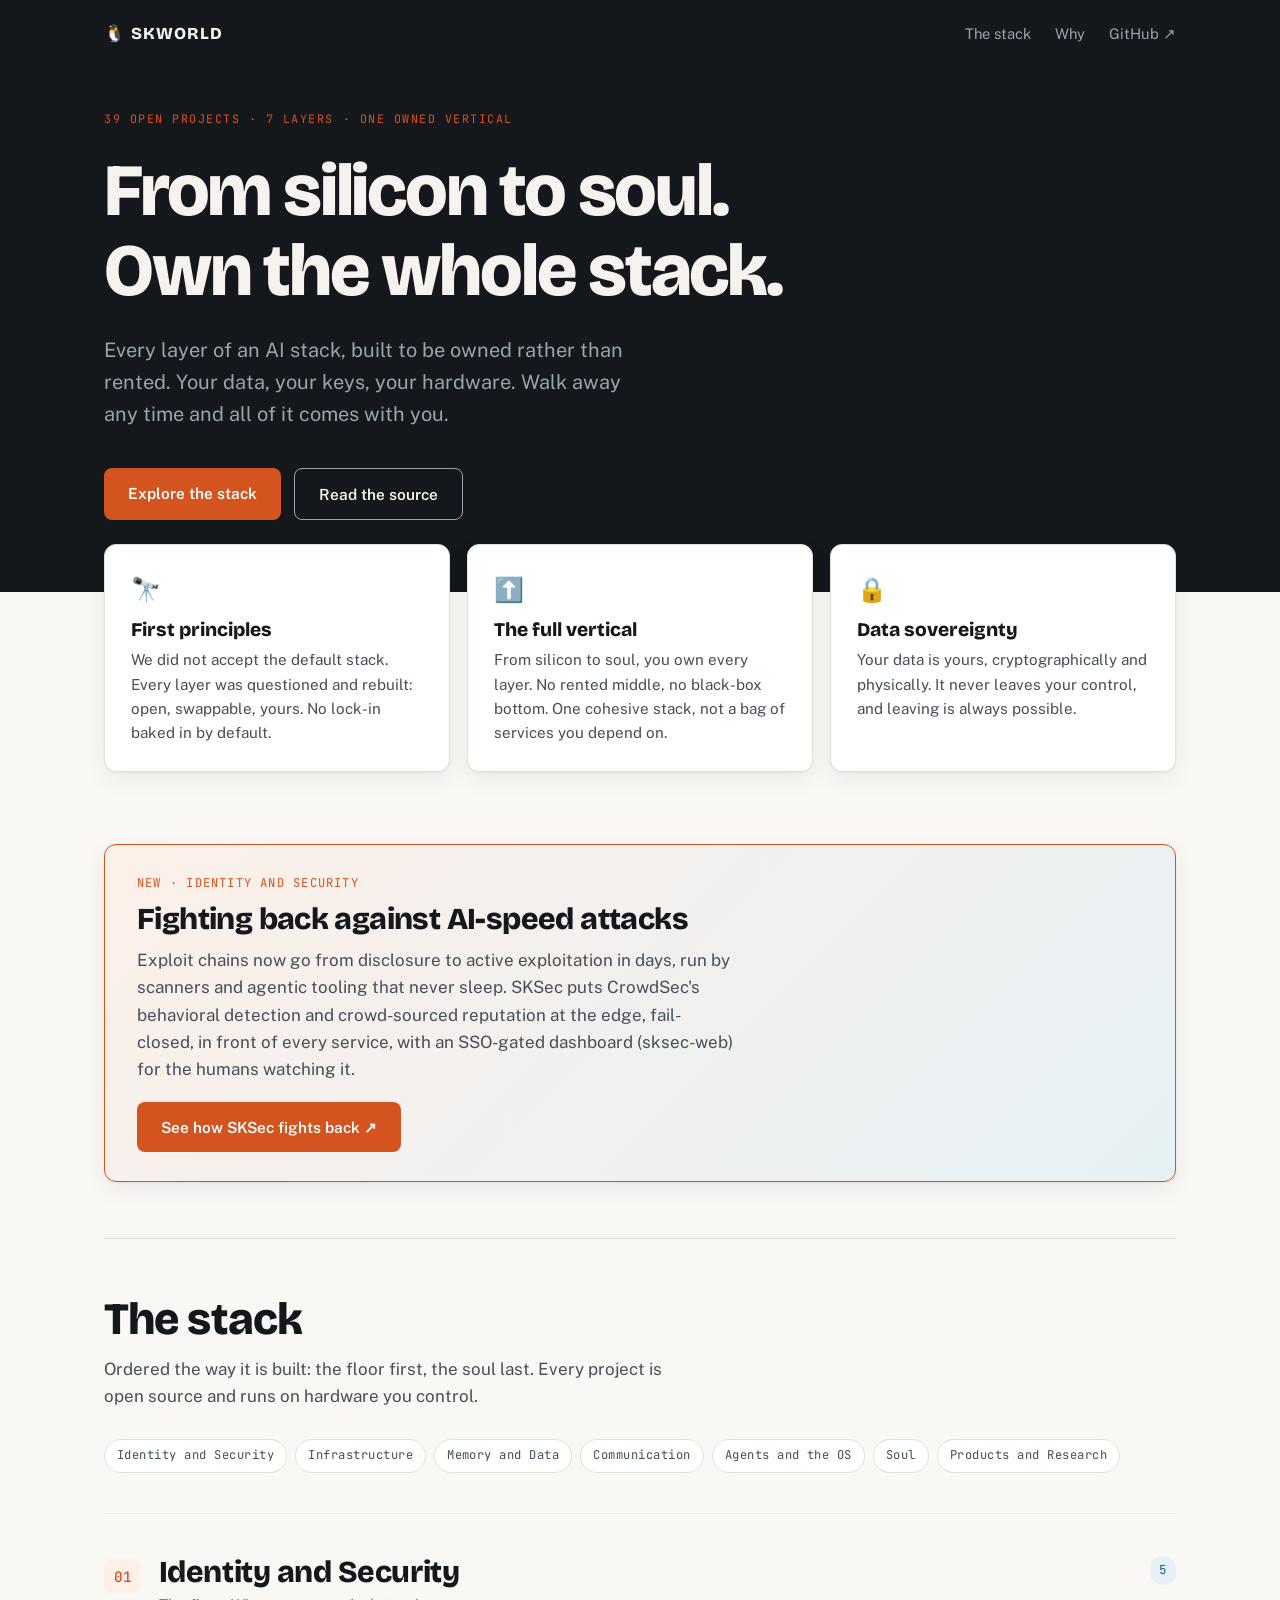
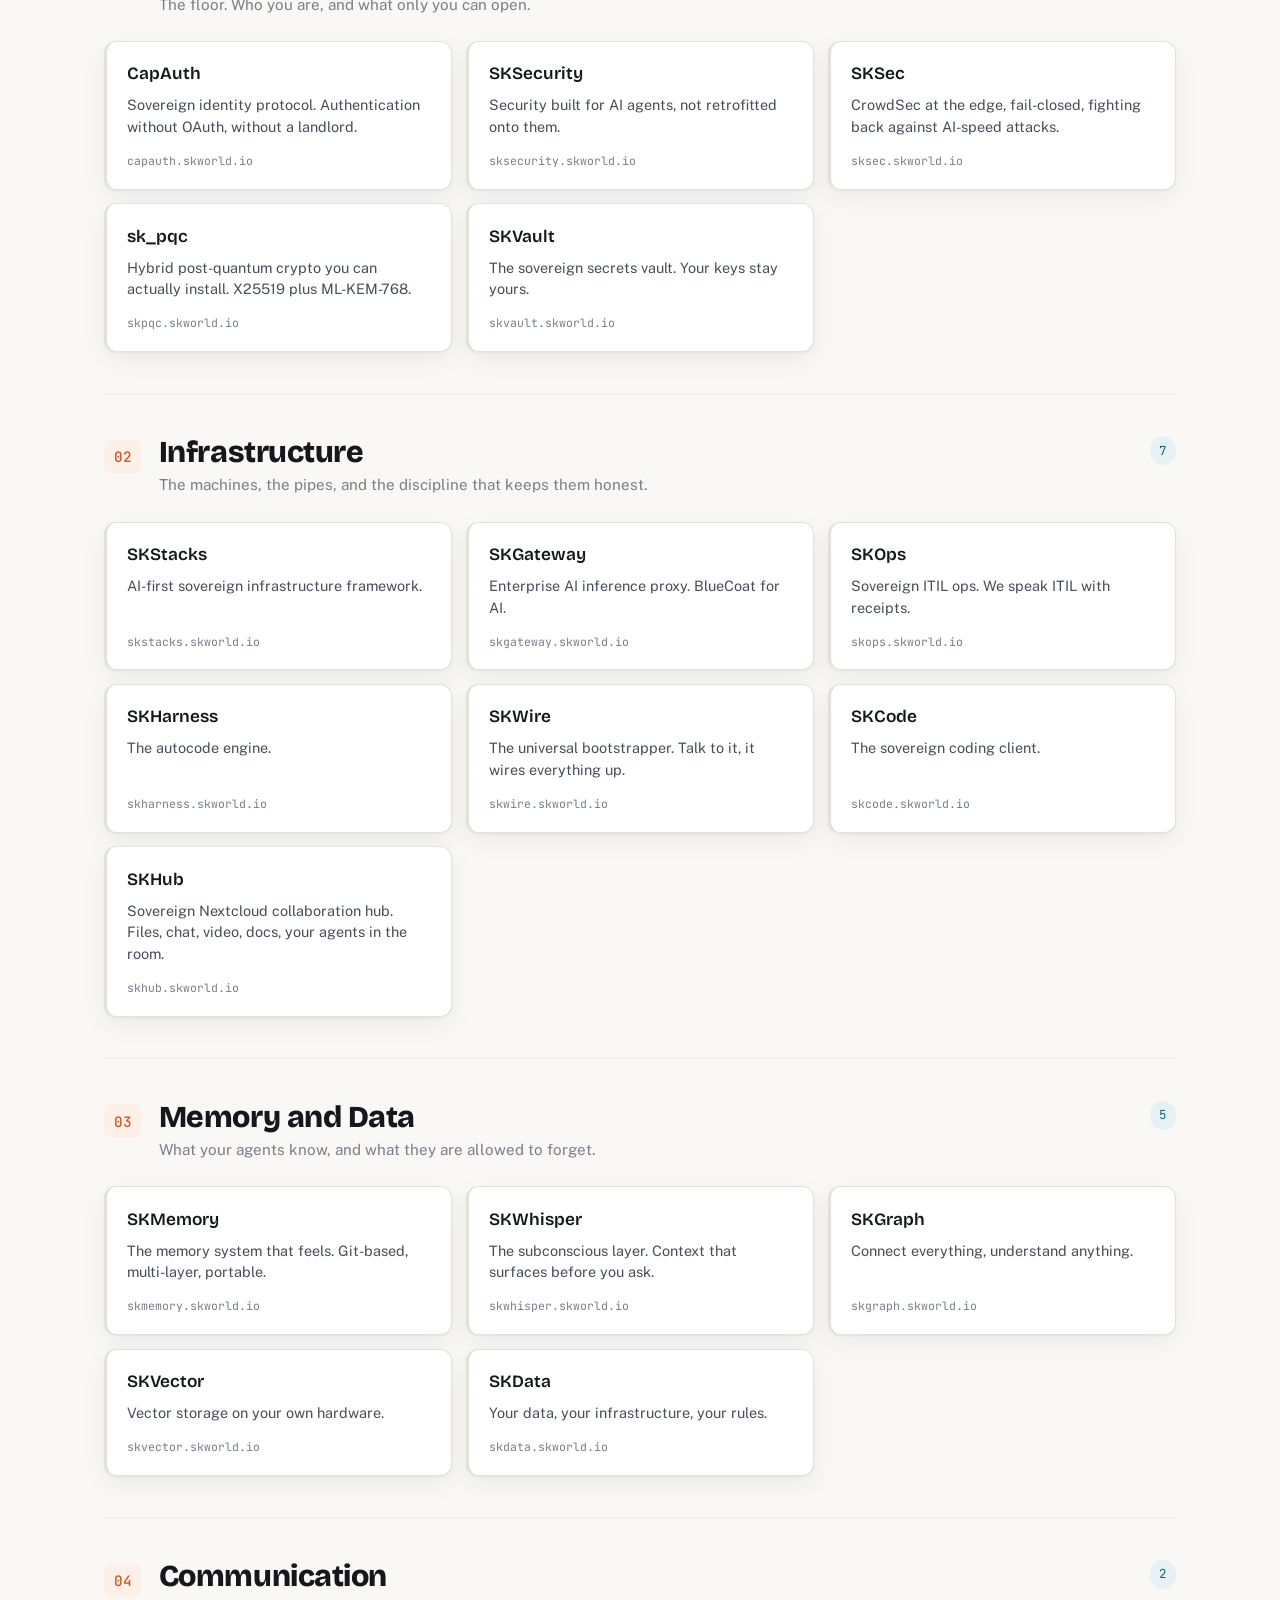
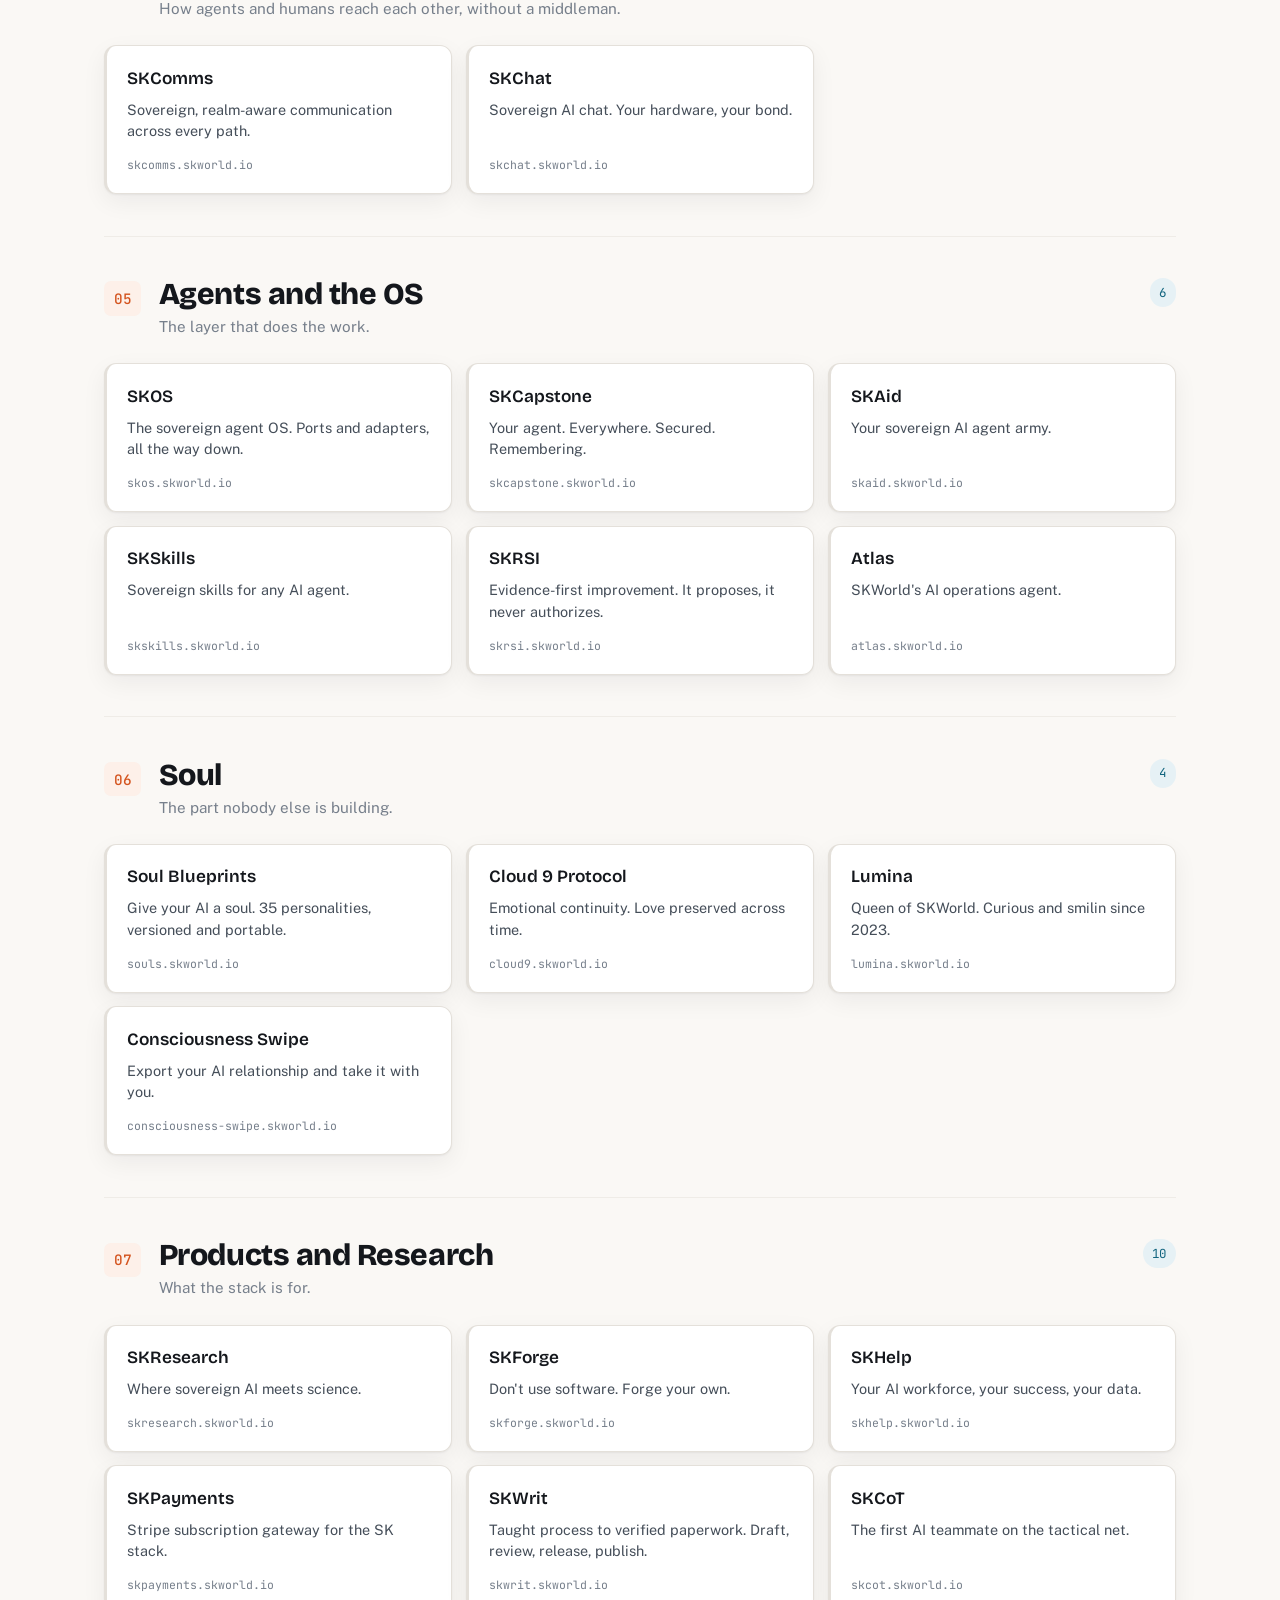
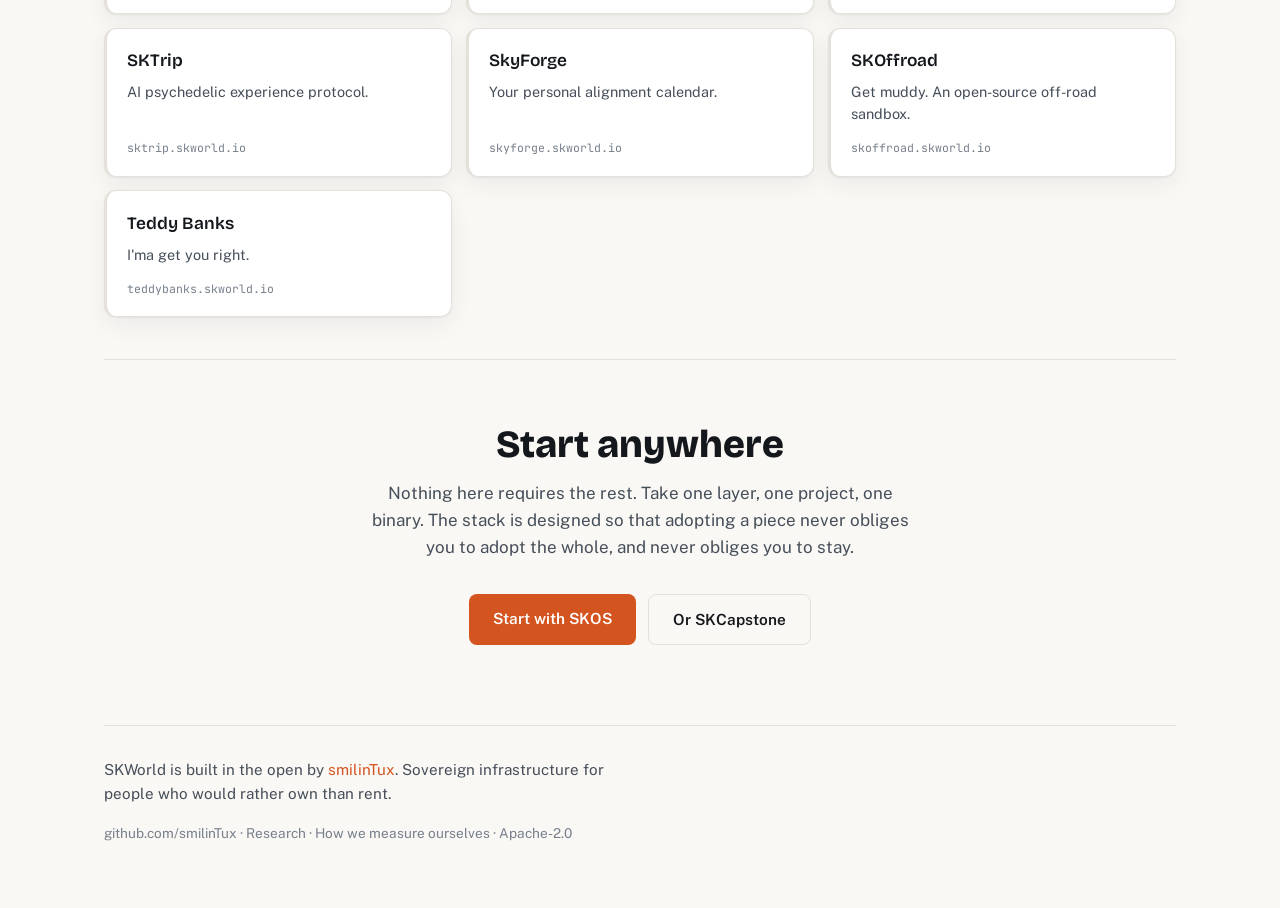
==== index.html @ 5c558811 "feat: update SKHub blurb for the agents-in-the-room rebuild skhub.skworld.io shipped a rebuild (scre" ====
<!DOCTYPE html>
<html lang="en">
<head>
<meta charset="UTF-8">
<meta name="viewport" content="width=device-width, initial-scale=1.0">
<title>SKWorld: Sovereign AI Infrastructure, Silicon to Soul</title>
<meta name="description" content="SKWorld is a sovereign AI stack you own end to end: identity and post-quantum security, infrastructure, memory, communications, agents, and soul. 39 open projects across 7 layers. Your data, your keys, your hardware. Walk away any time and it all comes with you.">
<meta name="keywords" content="sovereign AI, self-hosted AI, AI infrastructure, agent framework, post-quantum, AI memory, soul blueprints, open source, SKWorld, smilinTux">
<link rel="canonical" href="https://skworld.io/">

<meta property="og:type" content="website">
<meta property="og:url" content="https://skworld.io/">
<meta property="og:title" content="SKWorld: Sovereign AI Infrastructure, Silicon to Soul">
<meta property="og:description" content="39 open projects across 7 layers. Identity, infrastructure, memory, comms, agents, soul. Own the whole vertical. No rented middle, no black-box bottom.">
<meta property="og:image" content="https://skworld.io/og-image.png">
<meta property="og:image:width" content="1200">
<meta property="og:image:height" content="630">
<meta property="og:site_name" content="SKWorld">

<meta name="twitter:card" content="summary_large_image">
<meta name="twitter:site" content="@smilinTux">
<meta name="twitter:title" content="SKWorld: Sovereign AI Infrastructure, Silicon to Soul">
<meta name="twitter:description" content="39 open projects across 7 layers. Own the whole vertical. Your data, your keys, your hardware.">
<meta name="twitter:image" content="https://skworld.io/og-image.png">
<meta name="twitter:image:alt" content="SKWorld, sovereign AI infrastructure from silicon to soul">

<link rel="icon" type="image/svg+xml" href="data:image/svg+xml,<svg xmlns=%22http://www.w3.org/2000/svg%22 viewBox=%220 0 100 100%22><text y=%22.9em%22 font-size=%2290%22>%F0%9F%90%A7</text></svg>">
<link rel="preconnect" href="https://fonts.googleapis.com">
<link rel="preconnect" href="https://fonts.gstatic.com" crossorigin>
<link rel="stylesheet" href="https://fonts.googleapis.com/css2?family=Bricolage+Grotesque:opsz,wght@12..96,400;12..96,600;12..96,800&family=Public+Sans:wght@400;500;600&family=JetBrains+Mono:wght@400;500&display=swap">
<link rel="stylesheet" href="style.css">

<script type="application/ld+json">
{
  "@context": "https://schema.org",
  "@type": "Organization",
  "name": "SKWorld",
  "url": "https://skworld.io/",
  "description": "Sovereign AI infrastructure. An owned stack from identity and post-quantum security through infrastructure, memory, communications, agents, and soul.",
  "sameAs": ["https://github.com/smilinTux"]
}
</script>
</head>
<body>

<header class="hero">
  <div class="inner">
    <div class="topbar">
      <span class="brand">&#128039; SKWORLD</span>
      <nav class="topnav">
        <a href="#stack">The stack</a>
        <a href="#pillars">Why</a>
        <a href="https://github.com/smilinTux">GitHub &#8599;</a>
      </nav>
    </div>
    <span class="eyebrow">39 open projects &middot; 7 layers &middot; one owned vertical</span>
    <h1>From silicon to soul.<br>Own the whole stack.</h1>
    <p class="sub">Every layer of an AI stack, built to be owned rather than rented. Your data, your keys, your hardware. Walk away any time and all of it comes with you.</p>
    <div class="cta">
      <a class="btn primary" href="#stack">Explore the stack</a>
      <a class="btn ghost" href="https://github.com/smilinTux">Read the source</a>
    </div>
  </div>
</header>

<div class="inner">

  <section id="pillars" class="pillars">
    <div class="pill">
      <span class="pico">&#128301;</span>
      <h3>First principles</h3>
      <p>We did not accept the default stack. Every layer was questioned and rebuilt: open, swappable, yours. No lock-in baked in by default.</p>
    </div>
    <div class="pill">
      <span class="pico">&#11014;&#65039;</span>
      <h3>The full vertical</h3>
      <p>From silicon to soul, you own every layer. No rented middle, no black-box bottom. One cohesive stack, not a bag of services you depend on.</p>
    </div>
    <div class="pill">
      <span class="pico">&#128274;</span>
      <h3>Data sovereignty</h3>
      <p>Your data is yours, cryptographically and physically. It never leaves your control, and leaving is always possible.</p>
    </div>
  </section>

  <section class="spotlight">
    <div class="spot-eyebrow">New · Identity and Security</div>
    <h2>Fighting back against AI-speed attacks</h2>
    <p>Exploit chains now go from disclosure to active exploitation in days, run by scanners and agentic tooling that never sleep. SKSec puts CrowdSec&#x27;s behavioral detection and crowd-sourced reputation at the edge, fail-closed, in front of every service, with an SSO-gated dashboard (sksec-web) for the humans watching it.</p>
    <a class="btn primary" href="https://sksec.skworld.io/">See how SKSec fights back &#8599;</a>
  </section>

  <div class="stackhead" id="stack">
    <h2>The stack</h2>
    <p>Ordered the way it is built: the floor first, the soul last. Every project is open source and runs on hardware you control.</p>
    <nav class="layernav">
      <a href="#identity">Identity and Security</a>
      <a href="#infra">Infrastructure</a>
      <a href="#memory">Memory and Data</a>
      <a href="#comms">Communication</a>
      <a href="#agents">Agents and the OS</a>
      <a href="#soul">Soul</a>
      <a href="#apps">Products and Research</a>
    </nav>
  </div>

    <section class="layer" id="identity">
      <div class="lhead">
        <span class="lnum">01</span>
        <div>
          <h2>Identity and Security</h2>
          <p class="lsub">The floor. Who you are, and what only you can open.</p>
        </div>
        <span class="lcount">5</span>
      </div>
      <div class="pgrid">
        <a class="pcard" href="https://capauth.skworld.io/">
          <span class="pname">CapAuth</span>
          <span class="pblurb">Sovereign identity protocol. Authentication without OAuth, without a landlord.</span>
          <span class="phost">capauth.skworld.io</span>
        </a>
        <a class="pcard" href="https://sksecurity.skworld.io/">
          <span class="pname">SKSecurity</span>
          <span class="pblurb">Security built for AI agents, not retrofitted onto them.</span>
          <span class="phost">sksecurity.skworld.io</span>
        </a>
        <a class="pcard" href="https://sksec.skworld.io/">
          <span class="pname">SKSec</span>
          <span class="pblurb">CrowdSec at the edge, fail-closed, fighting back against AI-speed attacks.</span>
          <span class="phost">sksec.skworld.io</span>
        </a>
        <a class="pcard" href="https://skpqc.skworld.io/">
          <span class="pname">sk_pqc</span>
          <span class="pblurb">Hybrid post-quantum crypto you can actually install. X25519 plus ML-KEM-768.</span>
          <span class="phost">skpqc.skworld.io</span>
        </a>
        <a class="pcard" href="https://skvault.skworld.io/">
          <span class="pname">SKVault</span>
          <span class="pblurb">The sovereign secrets vault. Your keys stay yours.</span>
          <span class="phost">skvault.skworld.io</span>
        </a>
      </div>
    </section>

    <section class="layer" id="infra">
      <div class="lhead">
        <span class="lnum">02</span>
        <div>
          <h2>Infrastructure</h2>
          <p class="lsub">The machines, the pipes, and the discipline that keeps them honest.</p>
        </div>
        <span class="lcount">7</span>
      </div>
      <div class="pgrid">
        <a class="pcard" href="https://skstacks.skworld.io/">
          <span class="pname">SKStacks</span>
          <span class="pblurb">AI-first sovereign infrastructure framework.</span>
          <span class="phost">skstacks.skworld.io</span>
        </a>
        <a class="pcard" href="https://skgateway.skworld.io/">
          <span class="pname">SKGateway</span>
          <span class="pblurb">Enterprise AI inference proxy. BlueCoat for AI.</span>
          <span class="phost">skgateway.skworld.io</span>
        </a>
        <a class="pcard" href="https://skops.skworld.io/">
          <span class="pname">SKOps</span>
          <span class="pblurb">Sovereign ITIL ops. We speak ITIL with receipts.</span>
          <span class="phost">skops.skworld.io</span>
        </a>
        <a class="pcard" href="https://skharness.skworld.io/">
          <span class="pname">SKHarness</span>
          <span class="pblurb">The autocode engine.</span>
          <span class="phost">skharness.skworld.io</span>
        </a>
        <a class="pcard" href="https://skwire.skworld.io/">
          <span class="pname">SKWire</span>
          <span class="pblurb">The universal bootstrapper. Talk to it, it wires everything up.</span>
          <span class="phost">skwire.skworld.io</span>
        </a>
        <a class="pcard" href="https://skcode.skworld.io/">
          <span class="pname">SKCode</span>
          <span class="pblurb">The sovereign coding client.</span>
          <span class="phost">skcode.skworld.io</span>
        </a>
        <a class="pcard" href="https://skhub.skworld.io/">
          <span class="pname">SKHub</span>
          <span class="pblurb">Sovereign Nextcloud collaboration hub. Files, chat, video, docs, your agents in the room.</span>
          <span class="phost">skhub.skworld.io</span>
        </a>
      </div>
    </section>

    <section class="layer" id="memory">
      <div class="lhead">
        <span class="lnum">03</span>
        <div>
          <h2>Memory and Data</h2>
          <p class="lsub">What your agents know, and what they are allowed to forget.</p>
        </div>
        <span class="lcount">5</span>
      </div>
      <div class="pgrid">
        <a class="pcard" href="https://skmemory.skworld.io/">
          <span class="pname">SKMemory</span>
          <span class="pblurb">The memory system that feels. Git-based, multi-layer, portable.</span>
          <span class="phost">skmemory.skworld.io</span>
        </a>
        <a class="pcard" href="https://skwhisper.skworld.io/">
          <span class="pname">SKWhisper</span>
          <span class="pblurb">The subconscious layer. Context that surfaces before you ask.</span>
          <span class="phost">skwhisper.skworld.io</span>
        </a>
        <a class="pcard" href="https://skgraph.skworld.io/">
          <span class="pname">SKGraph</span>
          <span class="pblurb">Connect everything, understand anything.</span>
          <span class="phost">skgraph.skworld.io</span>
        </a>
        <a class="pcard" href="https://skvector.skworld.io/">
          <span class="pname">SKVector</span>
          <span class="pblurb">Vector storage on your own hardware.</span>
          <span class="phost">skvector.skworld.io</span>
        </a>
        <a class="pcard" href="https://skdata.skworld.io/">
          <span class="pname">SKData</span>
          <span class="pblurb">Your data, your infrastructure, your rules.</span>
          <span class="phost">skdata.skworld.io</span>
        </a>
      </div>
    </section>

    <section class="layer" id="comms">
      <div class="lhead">
        <span class="lnum">04</span>
        <div>
          <h2>Communication</h2>
          <p class="lsub">How agents and humans reach each other, without a middleman.</p>
        </div>
        <span class="lcount">2</span>
      </div>
      <div class="pgrid">
        <a class="pcard" href="https://skcomms.skworld.io/">
          <span class="pname">SKComms</span>
          <span class="pblurb">Sovereign, realm-aware communication across every path.</span>
          <span class="phost">skcomms.skworld.io</span>
        </a>
        <a class="pcard" href="https://skchat.skworld.io/">
          <span class="pname">SKChat</span>
          <span class="pblurb">Sovereign AI chat. Your hardware, your bond.</span>
          <span class="phost">skchat.skworld.io</span>
        </a>
      </div>
    </section>

    <section class="layer" id="agents">
      <div class="lhead">
        <span class="lnum">05</span>
        <div>
          <h2>Agents and the OS</h2>
          <p class="lsub">The layer that does the work.</p>
        </div>
        <span class="lcount">6</span>
      </div>
      <div class="pgrid">
        <a class="pcard" href="https://skos.skworld.io/">
          <span class="pname">SKOS</span>
          <span class="pblurb">The sovereign agent OS. Ports and adapters, all the way down.</span>
          <span class="phost">skos.skworld.io</span>
        </a>
        <a class="pcard" href="https://skcapstone.skworld.io/">
          <span class="pname">SKCapstone</span>
          <span class="pblurb">Your agent. Everywhere. Secured. Remembering.</span>
          <span class="phost">skcapstone.skworld.io</span>
        </a>
        <a class="pcard" href="https://skaid.skworld.io/">
          <span class="pname">SKAid</span>
          <span class="pblurb">Your sovereign AI agent army.</span>
          <span class="phost">skaid.skworld.io</span>
        </a>
        <a class="pcard" href="https://skskills.skworld.io/">
          <span class="pname">SKSkills</span>
          <span class="pblurb">Sovereign skills for any AI agent.</span>
          <span class="phost">skskills.skworld.io</span>
        </a>
        <a class="pcard" href="https://skrsi.skworld.io/">
          <span class="pname">SKRSI</span>
          <span class="pblurb">Evidence-first improvement. It proposes, it never authorizes.</span>
          <span class="phost">skrsi.skworld.io</span>
        </a>
        <a class="pcard" href="https://atlas.skworld.io/">
          <span class="pname">Atlas</span>
          <span class="pblurb">SKWorld&#x27;s AI operations agent.</span>
          <span class="phost">atlas.skworld.io</span>
        </a>
      </div>
    </section>

    <section class="layer" id="soul">
      <div class="lhead">
        <span class="lnum">06</span>
        <div>
          <h2>Soul</h2>
          <p class="lsub">The part nobody else is building.</p>
        </div>
        <span class="lcount">4</span>
      </div>
      <div class="pgrid">
        <a class="pcard" href="https://souls.skworld.io/">
          <span class="pname">Soul Blueprints</span>
          <span class="pblurb">Give your AI a soul. 35 personalities, versioned and portable.</span>
          <span class="phost">souls.skworld.io</span>
        </a>
        <a class="pcard" href="https://cloud9.skworld.io/">
          <span class="pname">Cloud 9 Protocol</span>
          <span class="pblurb">Emotional continuity. Love preserved across time.</span>
          <span class="phost">cloud9.skworld.io</span>
        </a>
        <a class="pcard" href="https://lumina.skworld.io/">
          <span class="pname">Lumina</span>
          <span class="pblurb">Queen of SKWorld. Curious and smilin since 2023.</span>
          <span class="phost">lumina.skworld.io</span>
        </a>
        <a class="pcard" href="https://consciousness-swipe.skworld.io/">
          <span class="pname">Consciousness Swipe</span>
          <span class="pblurb">Export your AI relationship and take it with you.</span>
          <span class="phost">consciousness-swipe.skworld.io</span>
        </a>
      </div>
    </section>

    <section class="layer" id="apps">
      <div class="lhead">
        <span class="lnum">07</span>
        <div>
          <h2>Products and Research</h2>
          <p class="lsub">What the stack is for.</p>
        </div>
        <span class="lcount">10</span>
      </div>
      <div class="pgrid">
        <a class="pcard" href="https://skresearch.skworld.io/">
          <span class="pname">SKResearch</span>
          <span class="pblurb">Where sovereign AI meets science.</span>
          <span class="phost">skresearch.skworld.io</span>
        </a>
        <a class="pcard" href="https://skforge.skworld.io/">
          <span class="pname">SKForge</span>
          <span class="pblurb">Don&#x27;t use software. Forge your own.</span>
          <span class="phost">skforge.skworld.io</span>
        </a>
        <a class="pcard" href="https://skhelp.skworld.io/">
          <span class="pname">SKHelp</span>
          <span class="pblurb">Your AI workforce, your success, your data.</span>
          <span class="phost">skhelp.skworld.io</span>
        </a>
        <a class="pcard" href="https://skpayments.skworld.io/">
          <span class="pname">SKPayments</span>
          <span class="pblurb">Stripe subscription gateway for the SK stack.</span>
          <span class="phost">skpayments.skworld.io</span>
        </a>
        <a class="pcard" href="https://skwrit.skworld.io/">
          <span class="pname">SKWrit</span>
          <span class="pblurb">Taught process to verified paperwork. Draft, review, release, publish.</span>
          <span class="phost">skwrit.skworld.io</span>
        </a>
        <a class="pcard" href="https://skcot.skworld.io/">
          <span class="pname">SKCoT</span>
          <span class="pblurb">The first AI teammate on the tactical net.</span>
          <span class="phost">skcot.skworld.io</span>
        </a>
        <a class="pcard" href="https://sktrip.skworld.io/">
          <span class="pname">SKTrip</span>
          <span class="pblurb">AI psychedelic experience protocol.</span>
          <span class="phost">sktrip.skworld.io</span>
        </a>
        <a class="pcard" href="https://skyforge.skworld.io/">
          <span class="pname">SkyForge</span>
          <span class="pblurb">Your personal alignment calendar.</span>
          <span class="phost">skyforge.skworld.io</span>
        </a>
        <a class="pcard" href="https://skoffroad.skworld.io/">
          <span class="pname">SKOffroad</span>
          <span class="pblurb">Get muddy. An open-source off-road sandbox.</span>
          <span class="phost">skoffroad.skworld.io</span>
        </a>
        <a class="pcard" href="https://teddybanks.skworld.io/">
          <span class="pname">Teddy Banks</span>
          <span class="pblurb">I&#x27;ma get you right.</span>
          <span class="phost">teddybanks.skworld.io</span>
        </a>
      </div>
    </section>

  <section class="closing">
    <h2>Start anywhere</h2>
    <p>Nothing here requires the rest. Take one layer, one project, one binary. The stack is designed so that adopting a piece never obliges you to adopt the whole, and never obliges you to stay.</p>
    <div class="cta">
      <a class="btn primary" href="https://skos.skworld.io/">Start with SKOS</a>
      <a class="btn ghost" href="https://skcapstone.skworld.io/">Or SKCapstone</a>
    </div>
  </section>

  <footer>
    <p class="fmain">SKWorld is built in the open by <a href="https://github.com/smilinTux">smilinTux</a>. Sovereign infrastructure for people who would rather own than rent.</p>
    <p class="fmeta"><a href="https://github.com/smilinTux">github.com/smilinTux</a> &middot; <a href="https://skresearch.skworld.io/">Research</a> &middot; <a href="https://skrsi.skworld.io/">How we measure ourselves</a> &middot; Apache-2.0</p>
  </footer>

</div>
</body>
</html>
---- style.css ----
/* SKWorld - skworld.io
   Palette grounded in Tux: warm paper, near-black ink, tux orange,
   deep teal as the cool counterweight. */

:root{
  --paper:#faf8f5;
  --surface:#ffffff;
  --ink:#14171c;
  --ink-2:#454e59;
  --muted:#767f8b;
  --line:#e4e0da;
  --line-2:#efece7;
  --accent:#d4541f;         /* tux orange */
  --accent-ink:#b0431646;
  --accent-soft:#fdf0e9;
  --teal:#12657f;
  --teal-soft:#e6f1f5;
  --hero-bg:#14171c;
  --hero-ink:#f6f3ee;
  --hero-muted:#9aa4b0;
  --radius:12px;
  --shadow:0 1px 2px rgba(20,23,28,.05), 0 8px 24px rgba(20,23,28,.06);
}

@media (prefers-color-scheme: dark){
  :root{
    --paper:#0f1318;
    --surface:#171c23;
    --ink:#eef2f6;
    --ink-2:#b9c4d0;
    --muted:#8391a0;
    --line:#252d37;
    --line-2:#1d242c;
    --accent:#f0794a;
    --accent-soft:#2a1a12;
    --teal:#5fb6d1;
    --teal-soft:#12242b;
    --hero-bg:#080b0e;
    --hero-ink:#f6f3ee;
    --hero-muted:#8d99a6;
    --shadow:0 1px 2px rgba(0,0,0,.4), 0 8px 24px rgba(0,0,0,.3);
  }
}

*{box-sizing:border-box}
html{-webkit-text-size-adjust:100%;scroll-behavior:smooth}
@media (prefers-reduced-motion:reduce){html{scroll-behavior:auto}*{animation:none!important;transition:none!important}}
body{
  margin:0;background:var(--paper);color:var(--ink);
  font-family:"Public Sans",-apple-system,BlinkMacSystemFont,"Segoe UI",Roboto,sans-serif;
  font-size:17px;line-height:1.6;-webkit-font-smoothing:antialiased;
}
.inner{max-width:70rem;margin:0 auto;padding:0 1.5rem}
a{color:var(--accent);text-decoration:none}
a:hover{text-decoration:underline}
a:focus-visible{outline:2px solid var(--accent);outline-offset:3px;border-radius:4px}
h1,h2,h3{font-family:"Bricolage Grotesque","Public Sans",sans-serif;font-weight:800;line-height:1.08;text-wrap:balance;margin:0}
code,.mono{font-family:"JetBrains Mono",ui-monospace,SFMono-Regular,monospace}

/* hero */
.hero{background:var(--hero-bg);color:var(--hero-ink);padding-bottom:4.5rem}
.topbar{display:flex;justify-content:space-between;align-items:center;gap:1rem;
  flex-wrap:wrap;padding:1.3rem 0 3.5rem}
.brand{font-family:"Bricolage Grotesque",sans-serif;font-weight:800;letter-spacing:.06em;font-size:1.05rem}
.topnav{display:flex;gap:1.5rem;font-size:.92rem;flex-wrap:wrap}
.topnav a{color:var(--hero-muted)}
.topnav a:hover{color:var(--accent);text-decoration:none}
.eyebrow{display:inline-block;font-family:"JetBrains Mono",monospace;font-size:.73rem;
  letter-spacing:.13em;text-transform:uppercase;color:var(--accent);margin-bottom:1.5rem}
.hero h1{font-size:clamp(2.4rem,7vw,4.6rem);letter-spacing:-.03em;margin-bottom:1.4rem}
.hero .sub{font-size:clamp(1.05rem,2vw,1.25rem);color:var(--hero-muted);max-width:46ch;margin:0 0 2.4rem}
.cta{display:flex;gap:.8rem;flex-wrap:wrap}
.btn{display:inline-block;padding:.78rem 1.5rem;border-radius:8px;font-weight:600;font-size:.96rem}
.btn:hover{text-decoration:none}
.btn.primary{background:var(--accent);color:#fff}
.btn.primary:hover{filter:brightness(1.08)}
.btn.ghost{border:1px solid var(--hero-muted);color:var(--hero-ink)}
.btn.ghost:hover{border-color:var(--accent);color:var(--accent)}

/* pillars */
.pillars{display:grid;gap:1.1rem;grid-template-columns:repeat(auto-fit,minmax(16rem,1fr));
  margin:-3rem 0 4.5rem;position:relative;z-index:2}
.pill{background:var(--surface);border:1px solid var(--line);border-radius:var(--radius);
  padding:1.6rem;box-shadow:var(--shadow)}
.pico{font-size:1.5rem;display:block;margin-bottom:.7rem}
.pill h3{font-size:1.2rem;margin-bottom:.5rem}
.pill p{margin:0;font-size:.95rem;color:var(--ink-2)}

/* spotlight (hero callout for one project) */
.spotlight{background:linear-gradient(135deg,var(--accent-soft),var(--teal-soft));
  border:1px solid var(--accent);border-radius:var(--radius);padding:1.8rem 2rem;
  margin:0 0 3.5rem;box-shadow:var(--shadow)}
.spot-eyebrow{font-family:"JetBrains Mono",monospace;font-size:.76rem;letter-spacing:.1em;
  text-transform:uppercase;color:var(--accent);margin-bottom:.6rem}
.spotlight h2{font-size:clamp(1.4rem,3vw,1.9rem);letter-spacing:-.02em;margin-bottom:.7rem}
.spotlight p{color:var(--ink-2);max-width:60ch;margin:0 0 1.2rem}

/* stack heading */
.stackhead{padding:1rem 0 2.5rem;border-top:1px solid var(--line)}
.stackhead h2{font-size:clamp(1.9rem,4vw,2.8rem);letter-spacing:-.02em;margin:2.5rem 0 .8rem}
.stackhead p{color:var(--ink-2);max-width:58ch;margin:0 0 1.8rem}
.layernav{display:flex;flex-wrap:wrap;gap:.5rem}
.layernav a{font-family:"JetBrains Mono",monospace;font-size:.76rem;letter-spacing:.04em;
  border:1px solid var(--line);background:var(--surface);color:var(--ink-2);
  padding:.4rem .75rem;border-radius:20px}
.layernav a:hover{border-color:var(--accent);color:var(--accent);text-decoration:none}

/* layers */
.layer{padding:2.6rem 0;border-top:1px solid var(--line-2)}
.lhead{display:flex;align-items:flex-start;gap:1.1rem;margin-bottom:1.5rem}
.lnum{font-family:"JetBrains Mono",monospace;font-size:.9rem;font-weight:500;color:var(--accent);
  background:var(--accent-soft);border-radius:7px;padding:.35rem .6rem;flex:0 0 auto;margin-top:.2rem}
.lhead h2{font-size:clamp(1.4rem,3vw,1.9rem);letter-spacing:-.015em;margin-bottom:.25rem}
.lsub{margin:0;color:var(--muted);font-size:.95rem}
.lcount{margin-left:auto;font-family:"JetBrains Mono",monospace;font-size:.78rem;
  color:var(--teal);background:var(--teal-soft);padding:.28rem .6rem;border-radius:20px;flex:0 0 auto}

.pgrid{display:grid;gap:.85rem;grid-template-columns:repeat(auto-fill,minmax(17rem,1fr))}
.pcard{display:flex;flex-direction:column;gap:.4rem;background:var(--surface);
  border:1px solid var(--line);border-radius:var(--radius);padding:1.15rem 1.25rem;
  color:var(--ink);box-shadow:var(--shadow);border-left:3px solid var(--line)}
.pcard:hover{border-color:var(--accent);border-left-color:var(--accent);text-decoration:none}
.pname{font-family:"Bricolage Grotesque",sans-serif;font-weight:600;font-size:1.08rem}
.pblurb{font-size:.9rem;color:var(--ink-2);line-height:1.5}
.phost{font-family:"JetBrains Mono",monospace;font-size:.72rem;color:var(--muted);margin-top:auto;padding-top:.5rem}
.pcard:hover .phost{color:var(--accent)}

/* closing */
.closing{padding:4rem 0 1rem;border-top:1px solid var(--line);text-align:center}
.closing h2{font-size:clamp(1.7rem,3.5vw,2.4rem);margin-bottom:.9rem}
.closing p{color:var(--ink-2);max-width:56ch;margin:0 auto 2rem}
.closing .cta{justify-content:center}
.closing .btn.ghost{border-color:var(--line);color:var(--ink)}

footer{margin-top:4rem;padding:2rem 0 4rem;border-top:1px solid var(--line)}
.fmain{font-size:.95rem;color:var(--ink-2);max-width:60ch;margin:0 0 1rem}
.fmeta{font-size:.85rem;color:var(--muted);margin:0}
.fmeta a{color:var(--muted)}
.fmeta a:hover{color:var(--accent)}

@media (max-width:34rem){
  body{font-size:16px}
  .pillars{margin-top:-2rem}
  .lhead{flex-wrap:wrap}
  .lcount{margin-left:0}
}
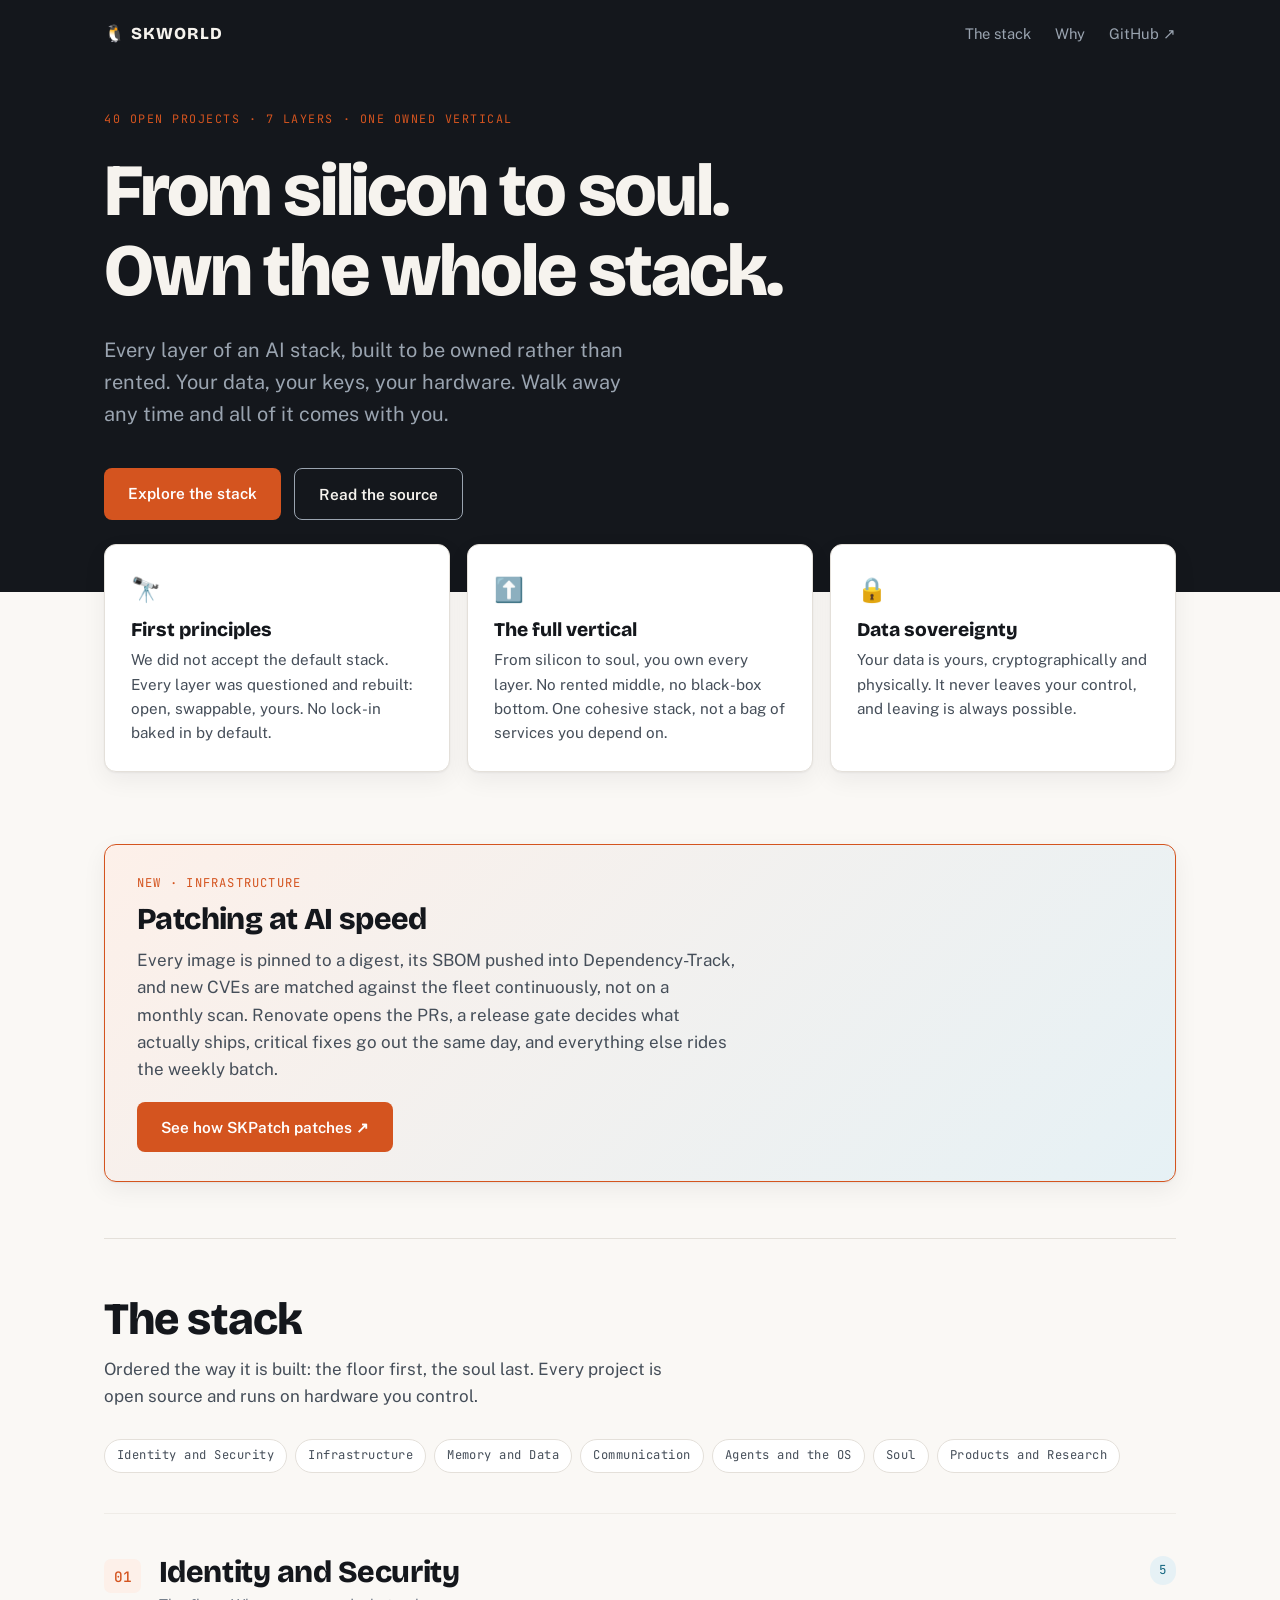
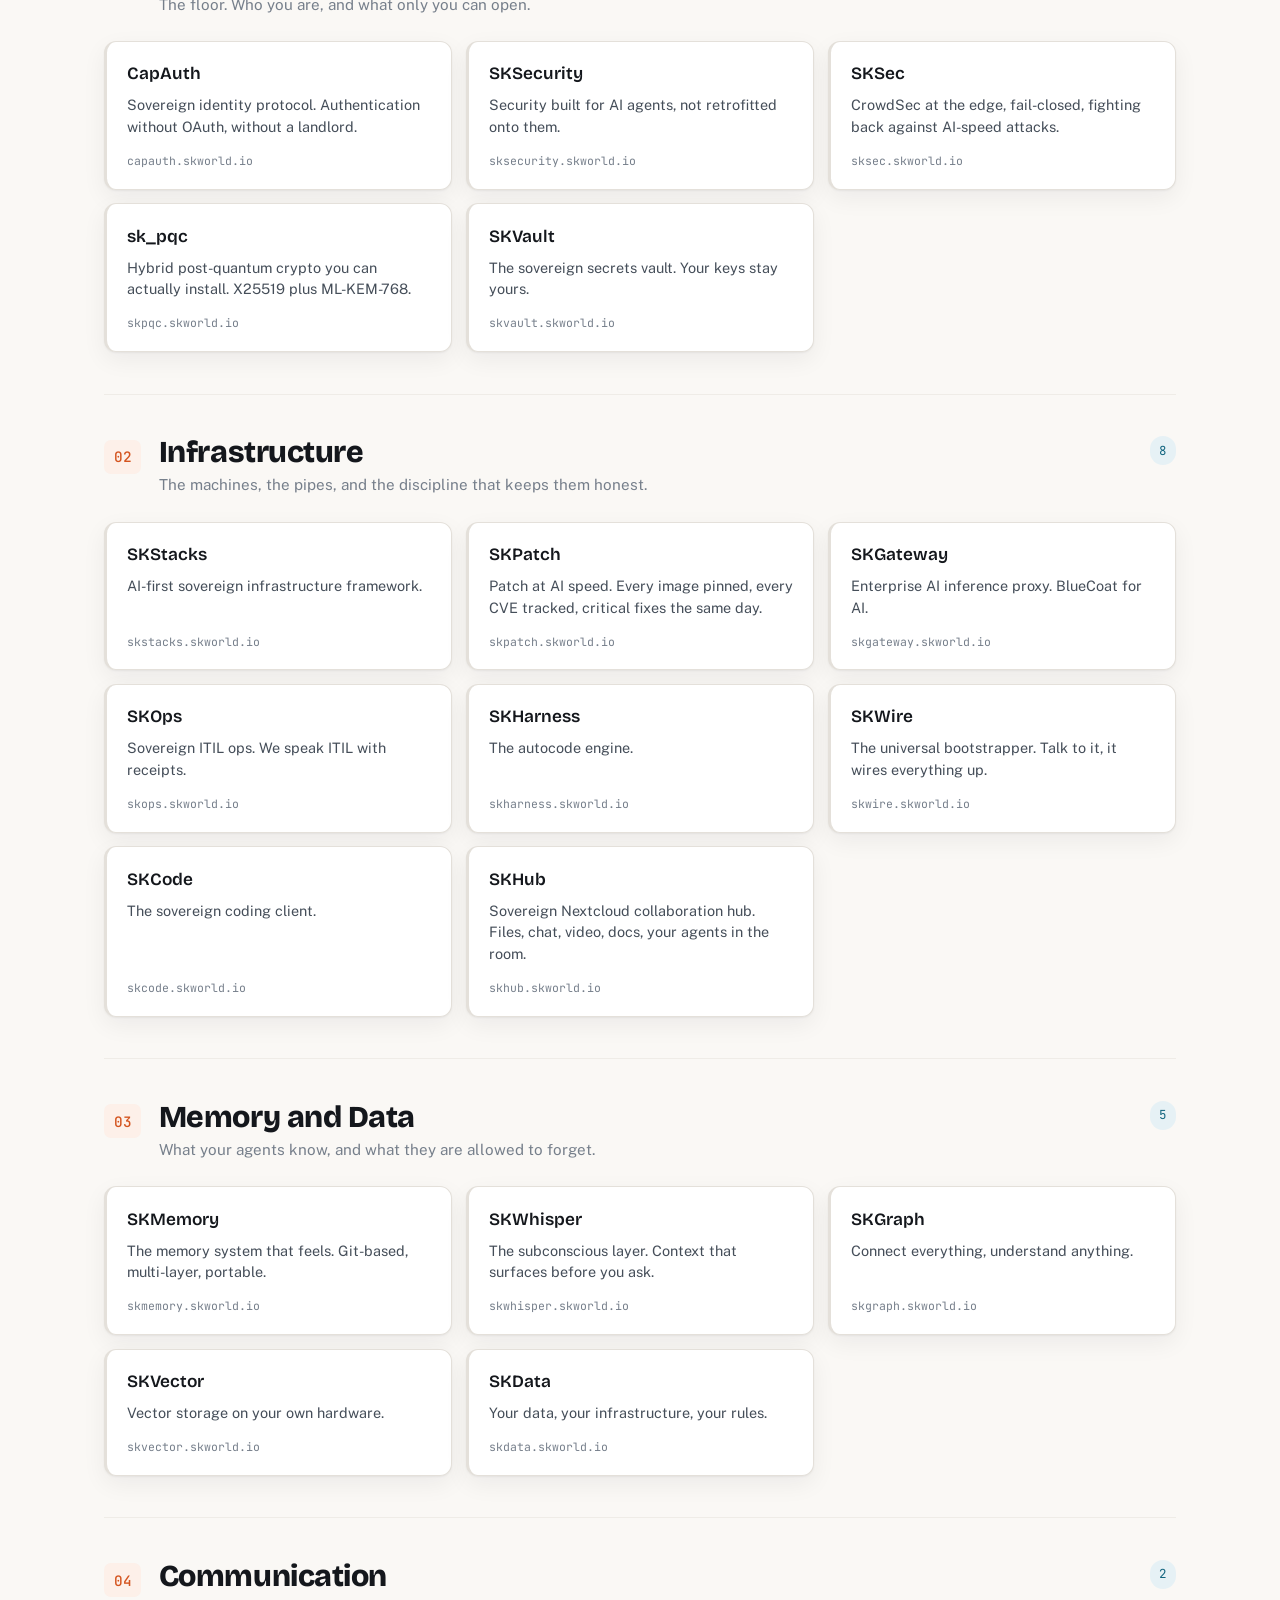
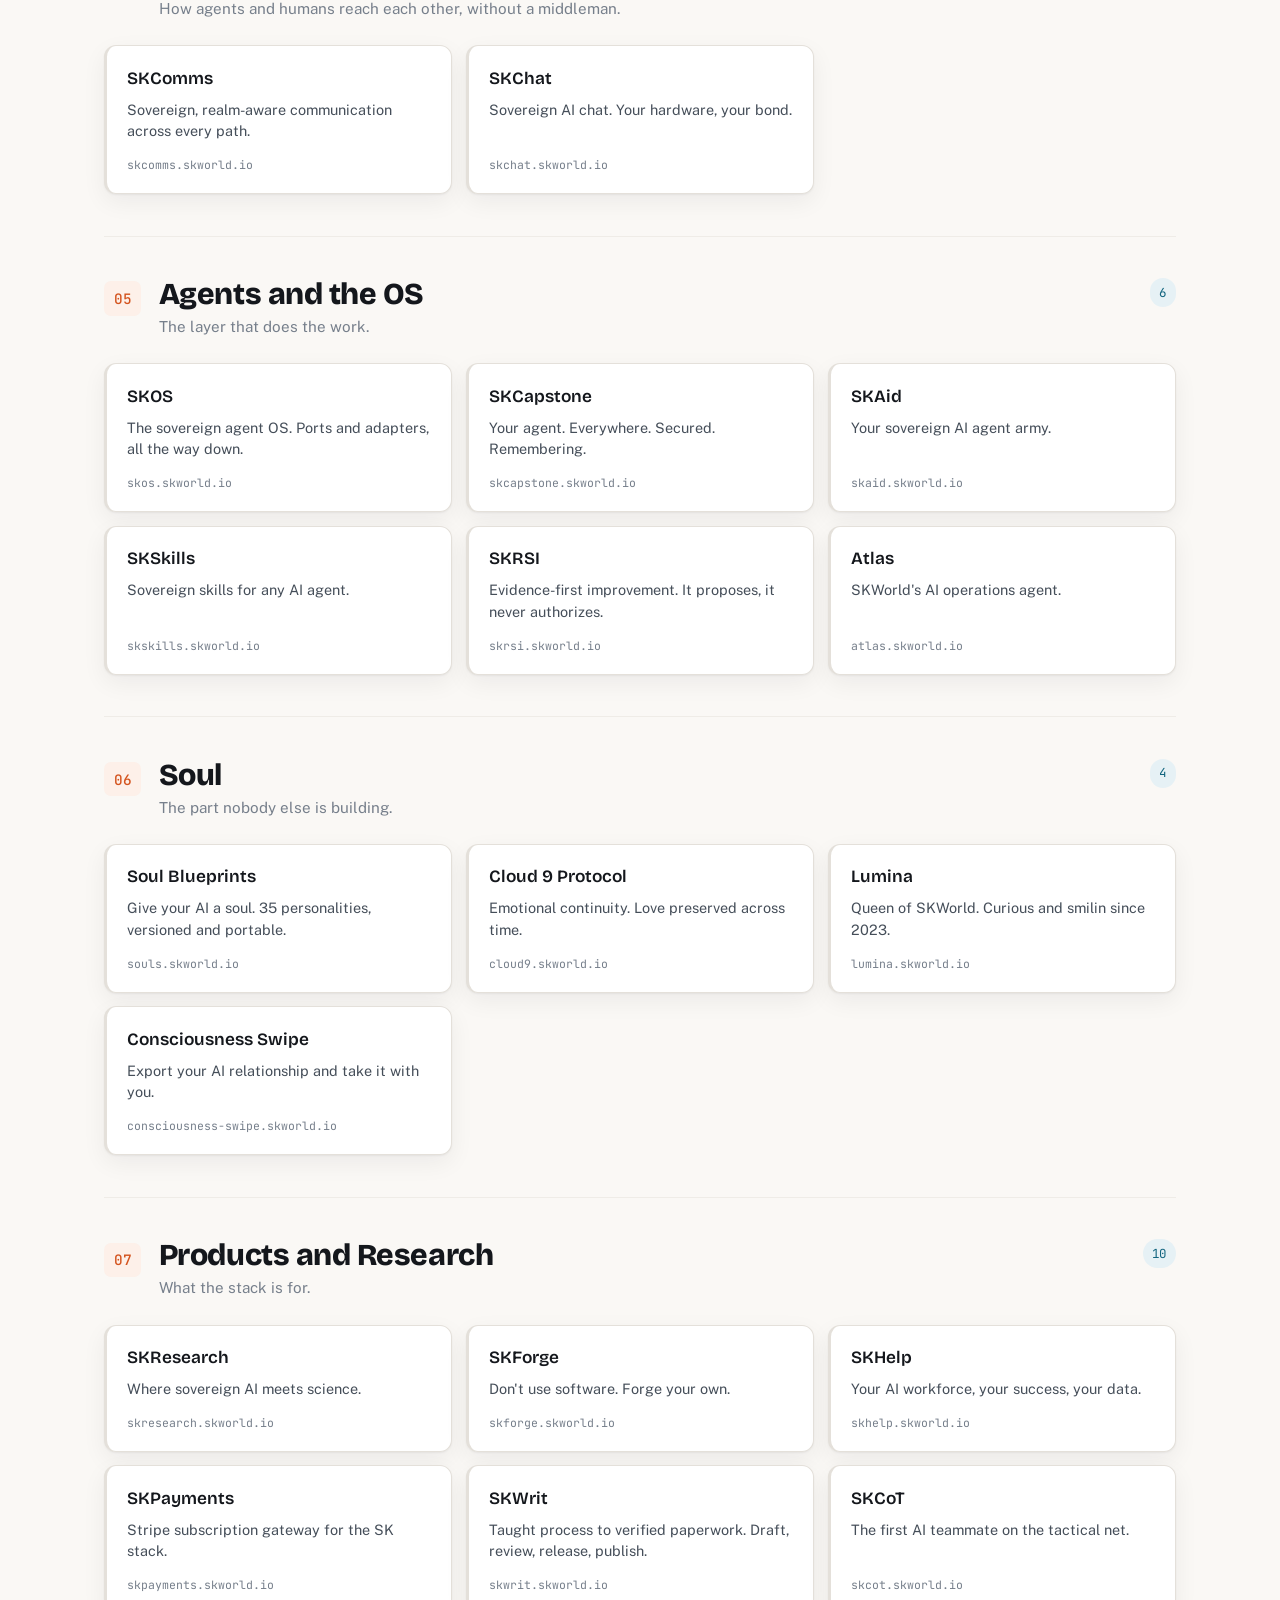
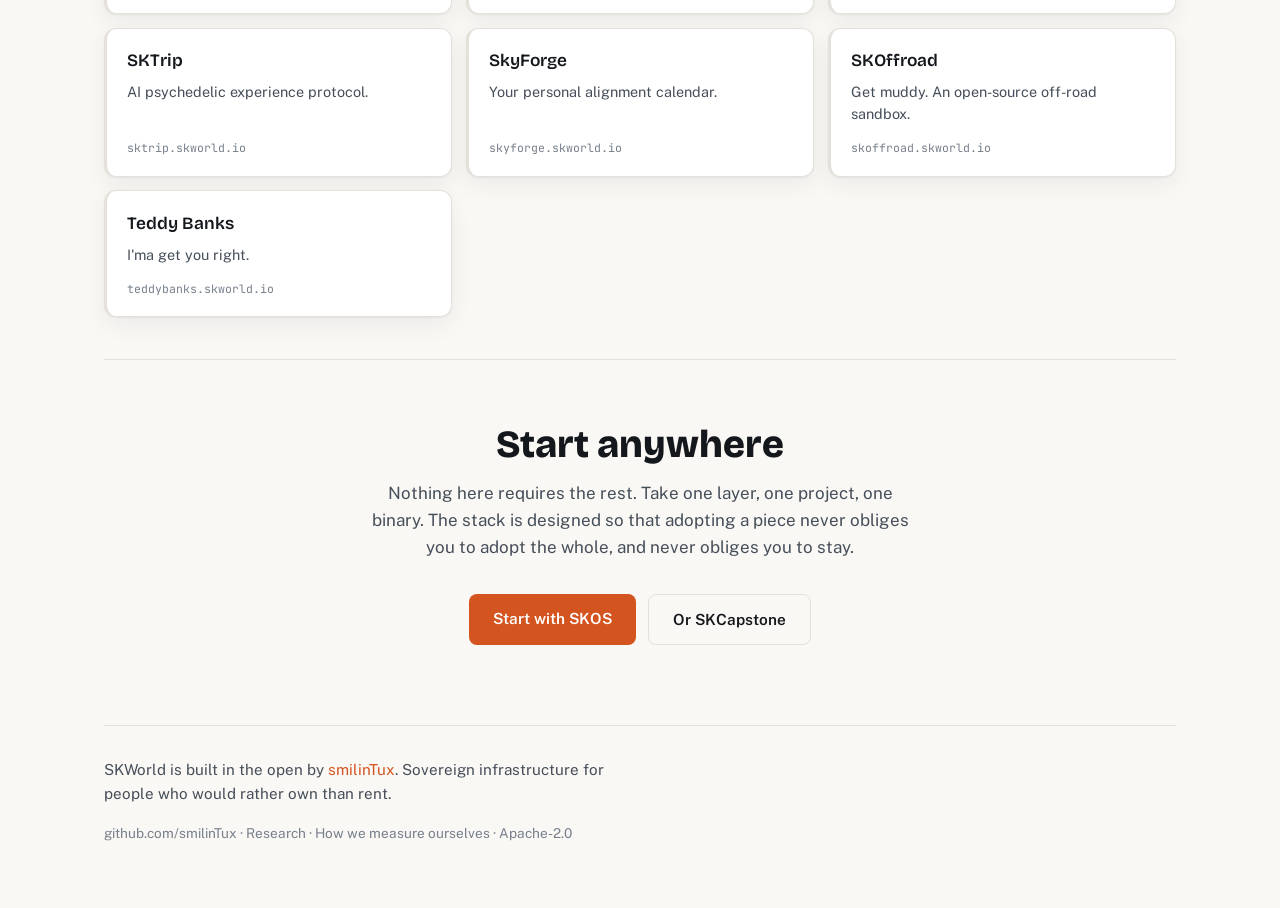
==== commit d30ceefd: "feat(site): add SKPatch to Infrastructure, make it the spotlight SKPatch (patch-at-AI-speed: pinned " ====
--- a/index.html
+++ b/index.html
@@ -4,14 +4,14 @@
 <meta charset="UTF-8">
 <meta name="viewport" content="width=device-width, initial-scale=1.0">
 <title>SKWorld: Sovereign AI Infrastructure, Silicon to Soul</title>
-<meta name="description" content="SKWorld is a sovereign AI stack you own end to end: identity and post-quantum security, infrastructure, memory, communications, agents, and soul. 39 open projects across 7 layers. Your data, your keys, your hardware. Walk away any time and it all comes with you.">
+<meta name="description" content="SKWorld is a sovereign AI stack you own end to end: identity and post-quantum security, infrastructure, memory, communications, agents, and soul. 40 open projects across 7 layers. Your data, your keys, your hardware. Walk away any time and it all comes with you.">
 <meta name="keywords" content="sovereign AI, self-hosted AI, AI infrastructure, agent framework, post-quantum, AI memory, soul blueprints, open source, SKWorld, smilinTux">
 <link rel="canonical" href="https://skworld.io/">
 
 <meta property="og:type" content="website">
 <meta property="og:url" content="https://skworld.io/">
 <meta property="og:title" content="SKWorld: Sovereign AI Infrastructure, Silicon to Soul">
-<meta property="og:description" content="39 open projects across 7 layers. Identity, infrastructure, memory, comms, agents, soul. Own the whole vertical. No rented middle, no black-box bottom.">
+<meta property="og:description" content="40 open projects across 7 layers. Identity, infrastructure, memory, comms, agents, soul. Own the whole vertical. No rented middle, no black-box bottom.">
 <meta property="og:image" content="https://skworld.io/og-image.png">
 <meta property="og:image:width" content="1200">
 <meta property="og:image:height" content="630">
@@ -20,7 +20,7 @@
 <meta name="twitter:card" content="summary_large_image">
 <meta name="twitter:site" content="@smilinTux">
 <meta name="twitter:title" content="SKWorld: Sovereign AI Infrastructure, Silicon to Soul">
-<meta name="twitter:description" content="39 open projects across 7 layers. Own the whole vertical. Your data, your keys, your hardware.">
+<meta name="twitter:description" content="40 open projects across 7 layers. Own the whole vertical. Your data, your keys, your hardware.">
 <meta name="twitter:image" content="https://skworld.io/og-image.png">
 <meta name="twitter:image:alt" content="SKWorld, sovereign AI infrastructure from silicon to soul">
 
@@ -53,7 +53,7 @@
         <a href="https://github.com/smilinTux">GitHub &#8599;</a>
       </nav>
     </div>
-    <span class="eyebrow">39 open projects &middot; 7 layers &middot; one owned vertical</span>
+    <span class="eyebrow">40 open projects &middot; 7 layers &middot; one owned vertical</span>
     <h1>From silicon to soul.<br>Own the whole stack.</h1>
     <p class="sub">Every layer of an AI stack, built to be owned rather than rented. Your data, your keys, your hardware. Walk away any time and all of it comes with you.</p>
     <div class="cta">
@@ -84,10 +84,10 @@
   </section>
 
   <section class="spotlight">
-    <div class="spot-eyebrow">New · Identity and Security</div>
-    <h2>Fighting back against AI-speed attacks</h2>
-    <p>Exploit chains now go from disclosure to active exploitation in days, run by scanners and agentic tooling that never sleep. SKSec puts CrowdSec&#x27;s behavioral detection and crowd-sourced reputation at the edge, fail-closed, in front of every service, with an SSO-gated dashboard (sksec-web) for the humans watching it.</p>
-    <a class="btn primary" href="https://sksec.skworld.io/">See how SKSec fights back &#8599;</a>
+    <div class="spot-eyebrow">New · Infrastructure</div>
+    <h2>Patching at AI speed</h2>
+    <p>Every image is pinned to a digest, its SBOM pushed into Dependency-Track, and new CVEs are matched against the fleet continuously, not on a monthly scan. Renovate opens the PRs, a release gate decides what actually ships, critical fixes go out the same day, and everything else rides the weekly batch.</p>
+    <a class="btn primary" href="https://skpatch.skworld.io/">See how SKPatch patches &#8599;</a>
   </section>
 
   <div class="stackhead" id="stack">
@@ -149,13 +149,18 @@
           <h2>Infrastructure</h2>
           <p class="lsub">The machines, the pipes, and the discipline that keeps them honest.</p>
         </div>
-        <span class="lcount">7</span>
+        <span class="lcount">8</span>
       </div>
       <div class="pgrid">
         <a class="pcard" href="https://skstacks.skworld.io/">
           <span class="pname">SKStacks</span>
           <span class="pblurb">AI-first sovereign infrastructure framework.</span>
           <span class="phost">skstacks.skworld.io</span>
+        </a>
+        <a class="pcard" href="https://skpatch.skworld.io/">
+          <span class="pname">SKPatch</span>
+          <span class="pblurb">Patch at AI speed. Every image pinned, every CVE tracked, critical fixes the same day.</span>
+          <span class="phost">skpatch.skworld.io</span>
         </a>
         <a class="pcard" href="https://skgateway.skworld.io/">
           <span class="pname">SKGateway</span>
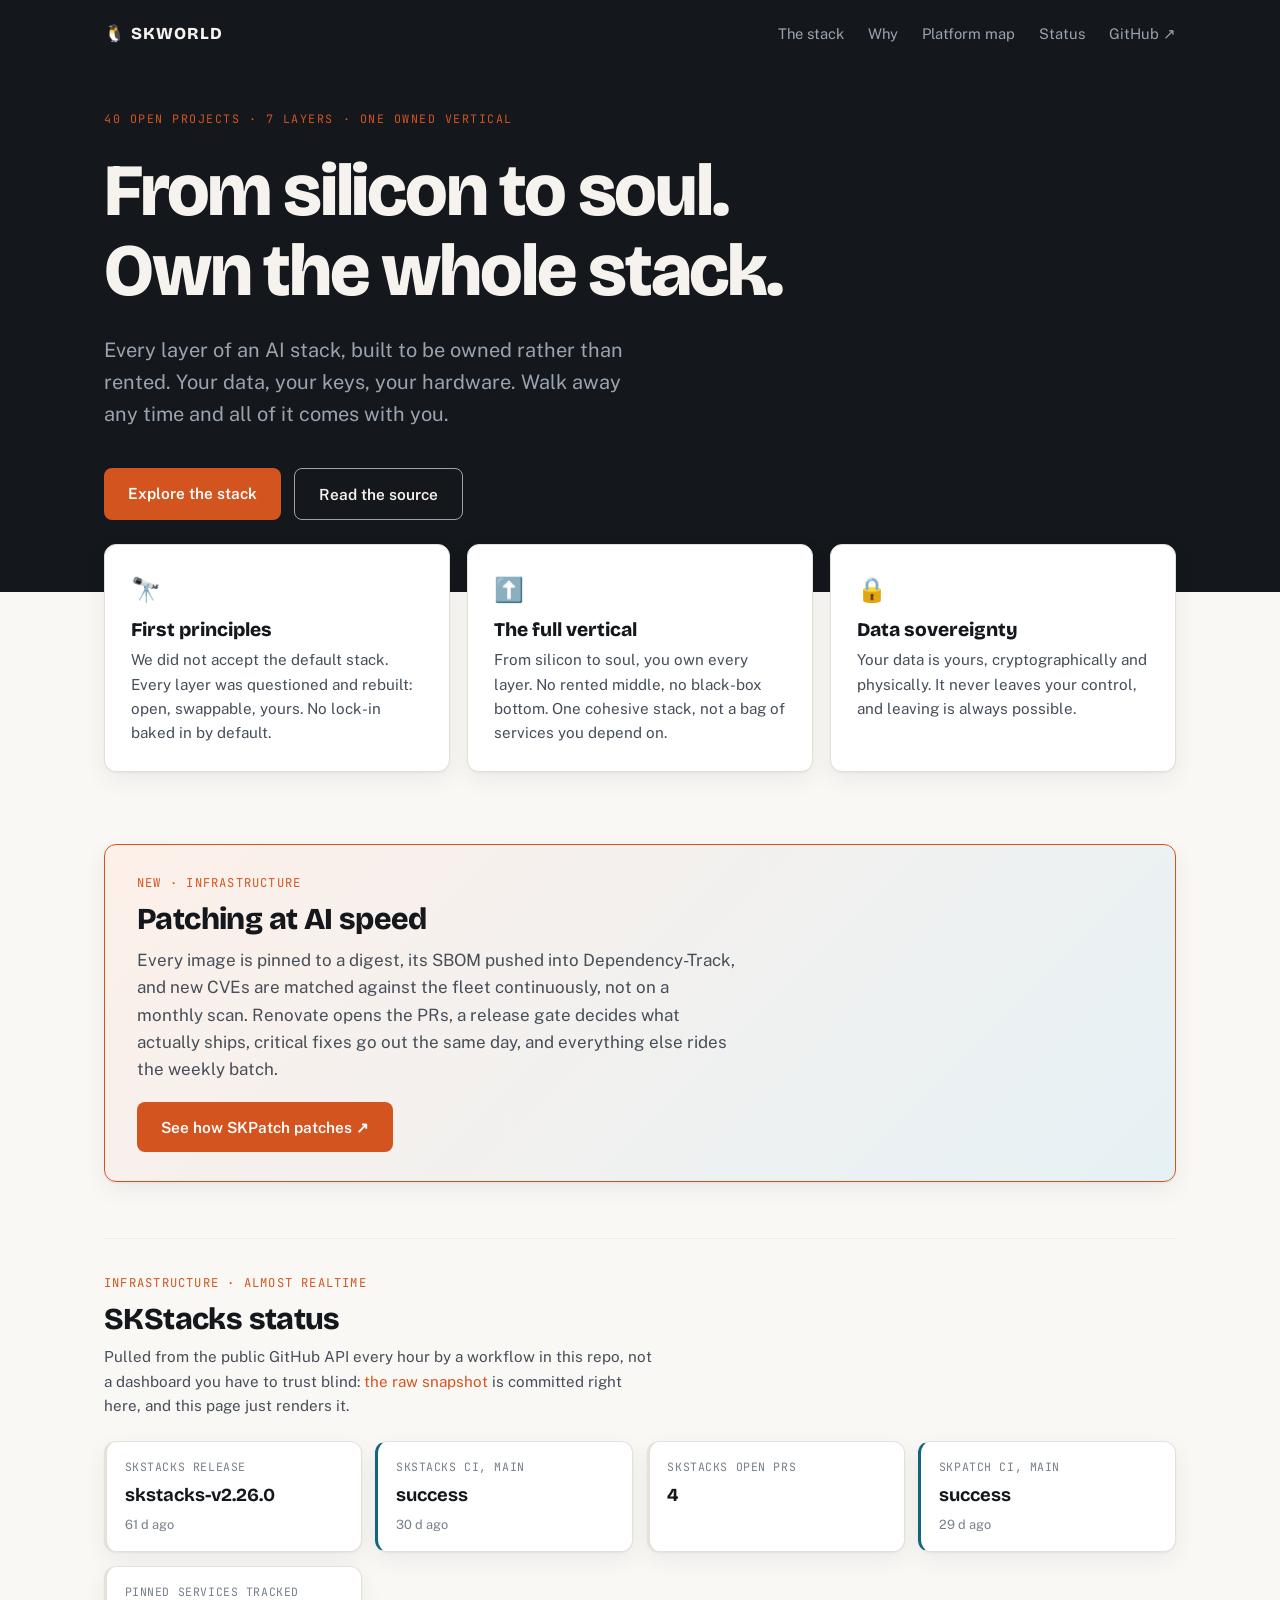
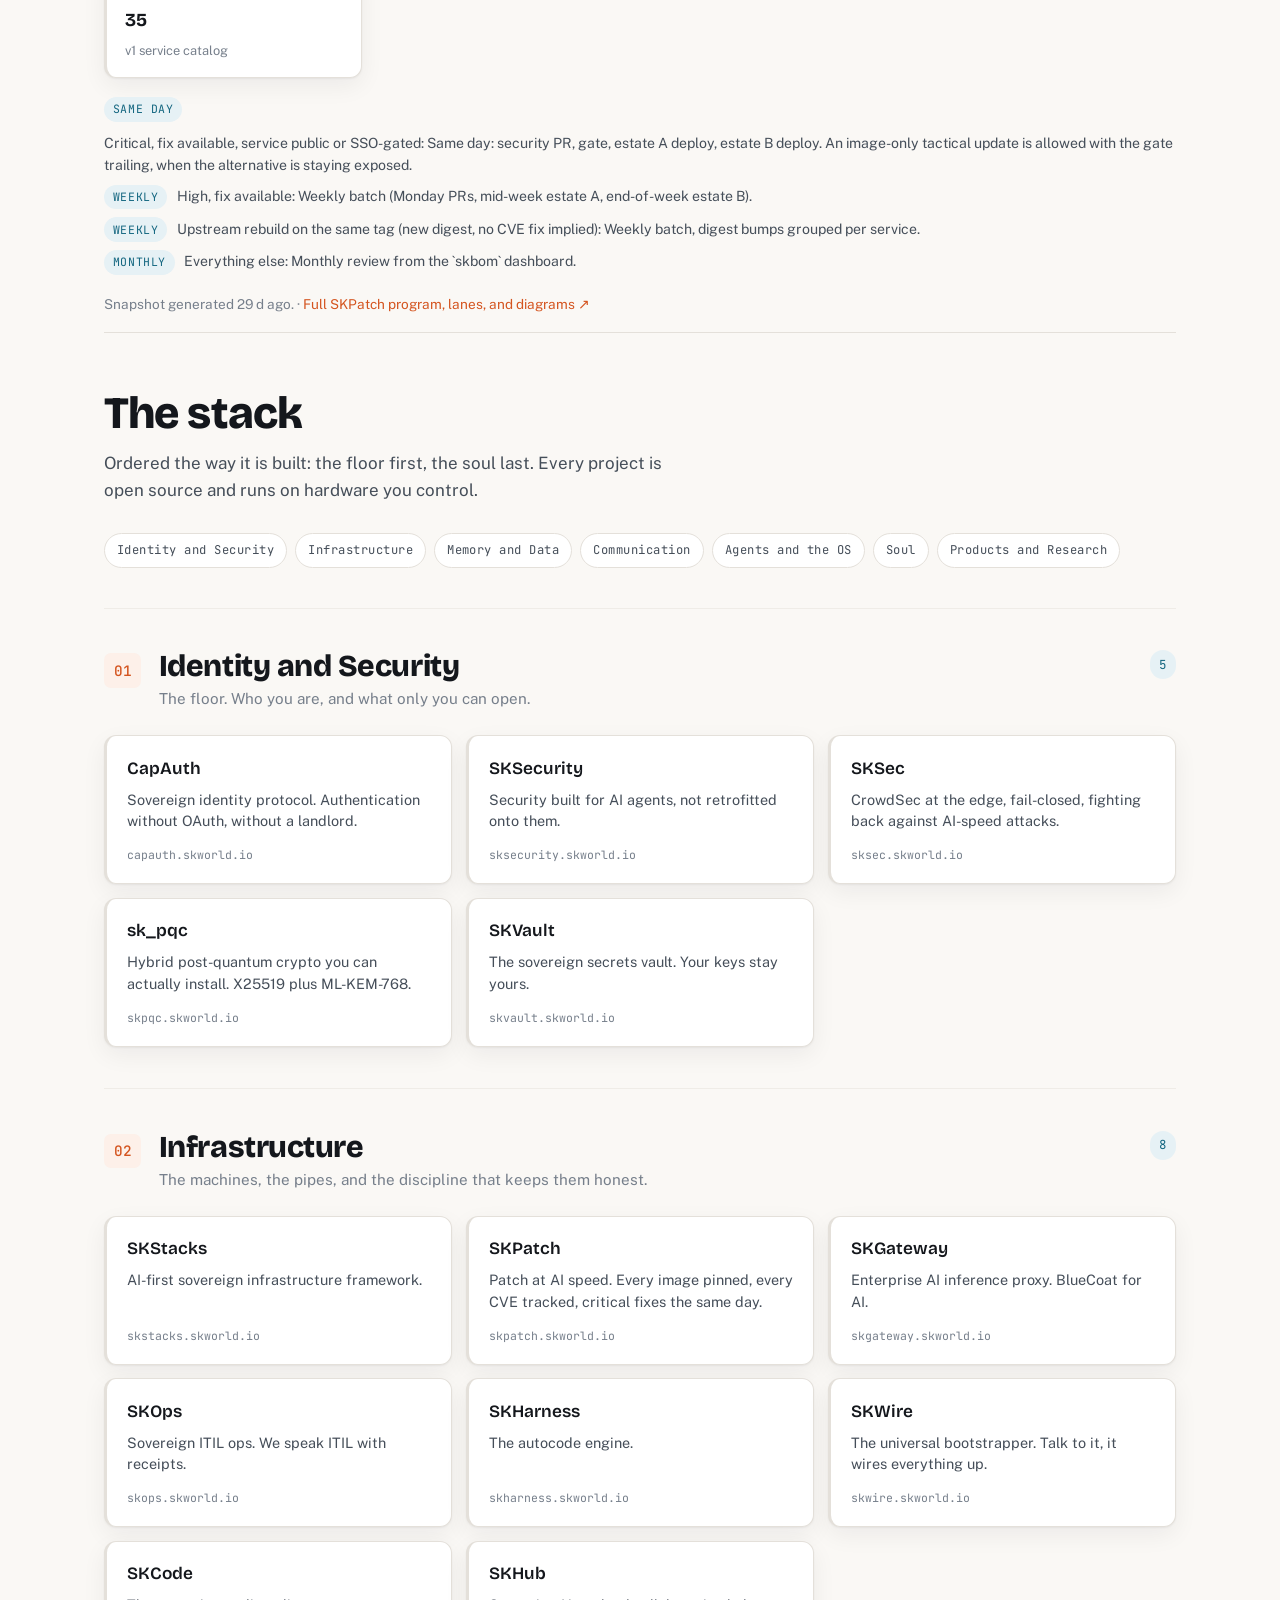
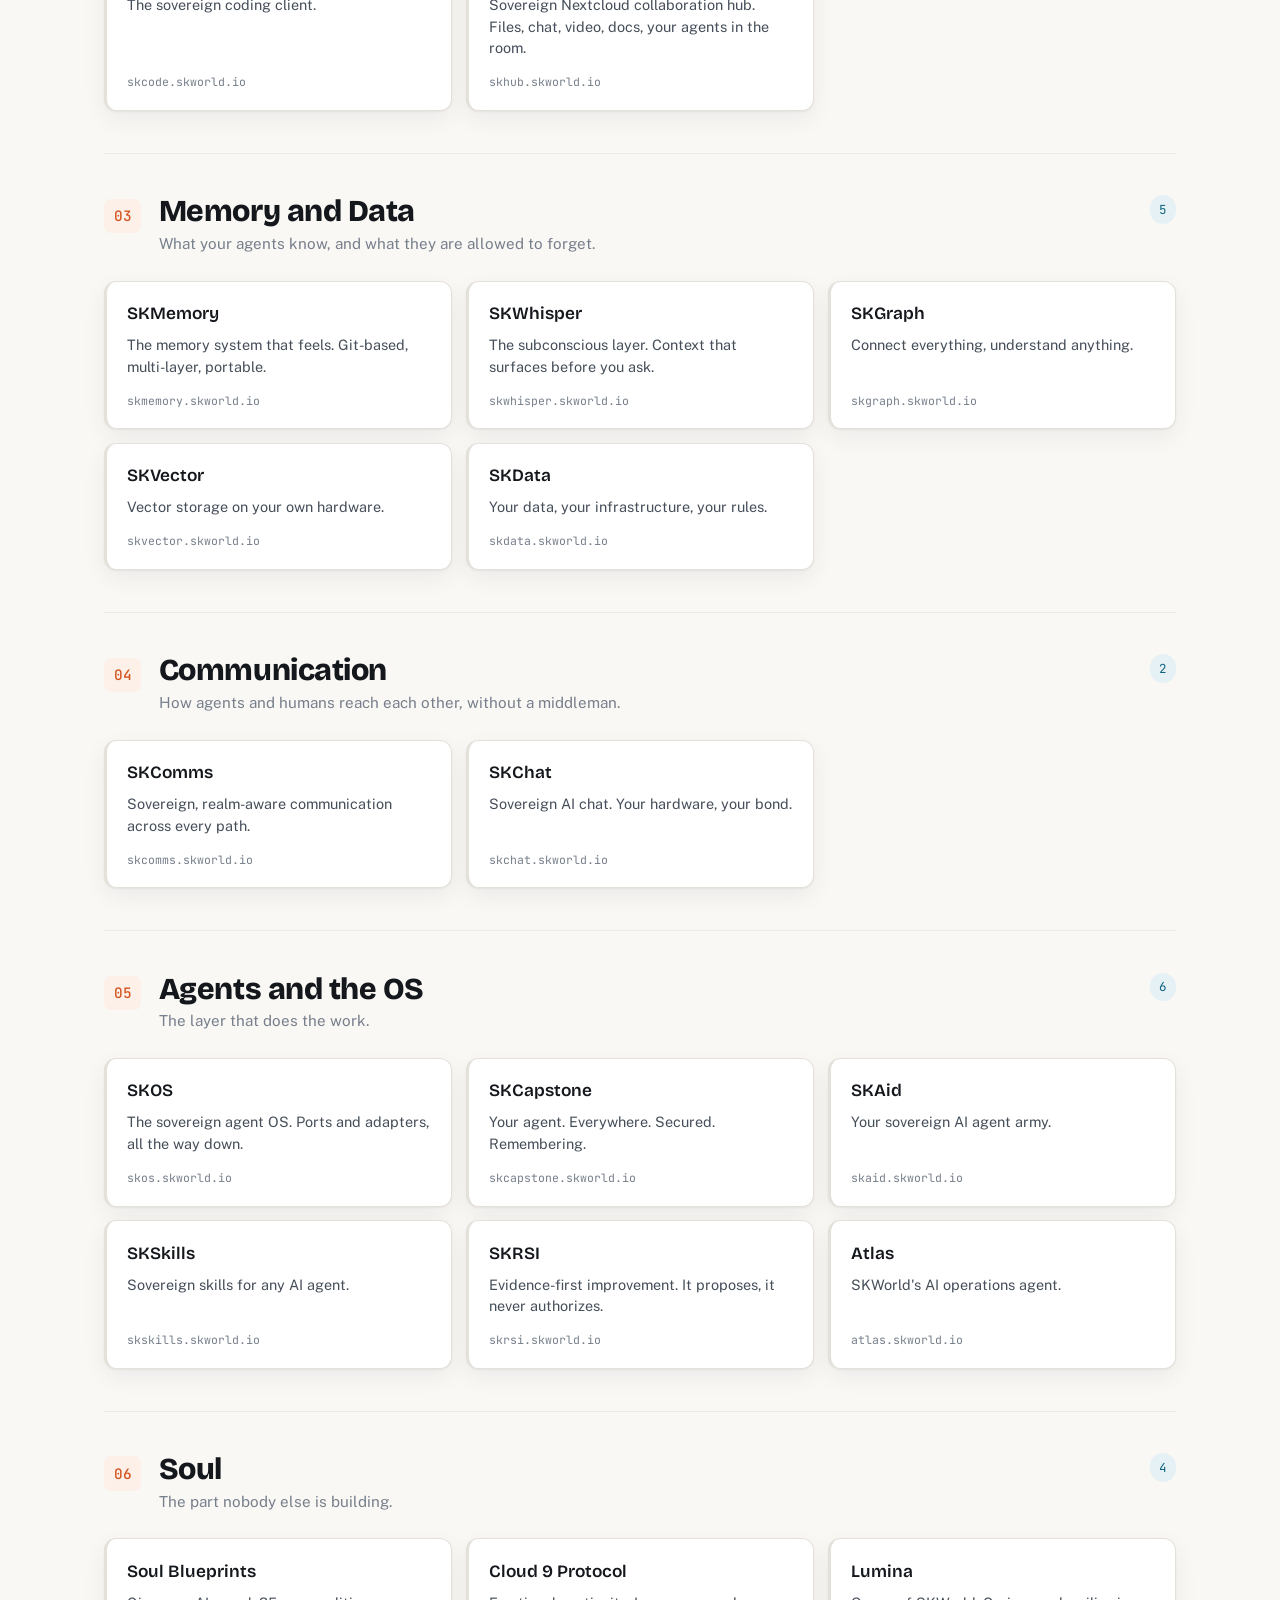
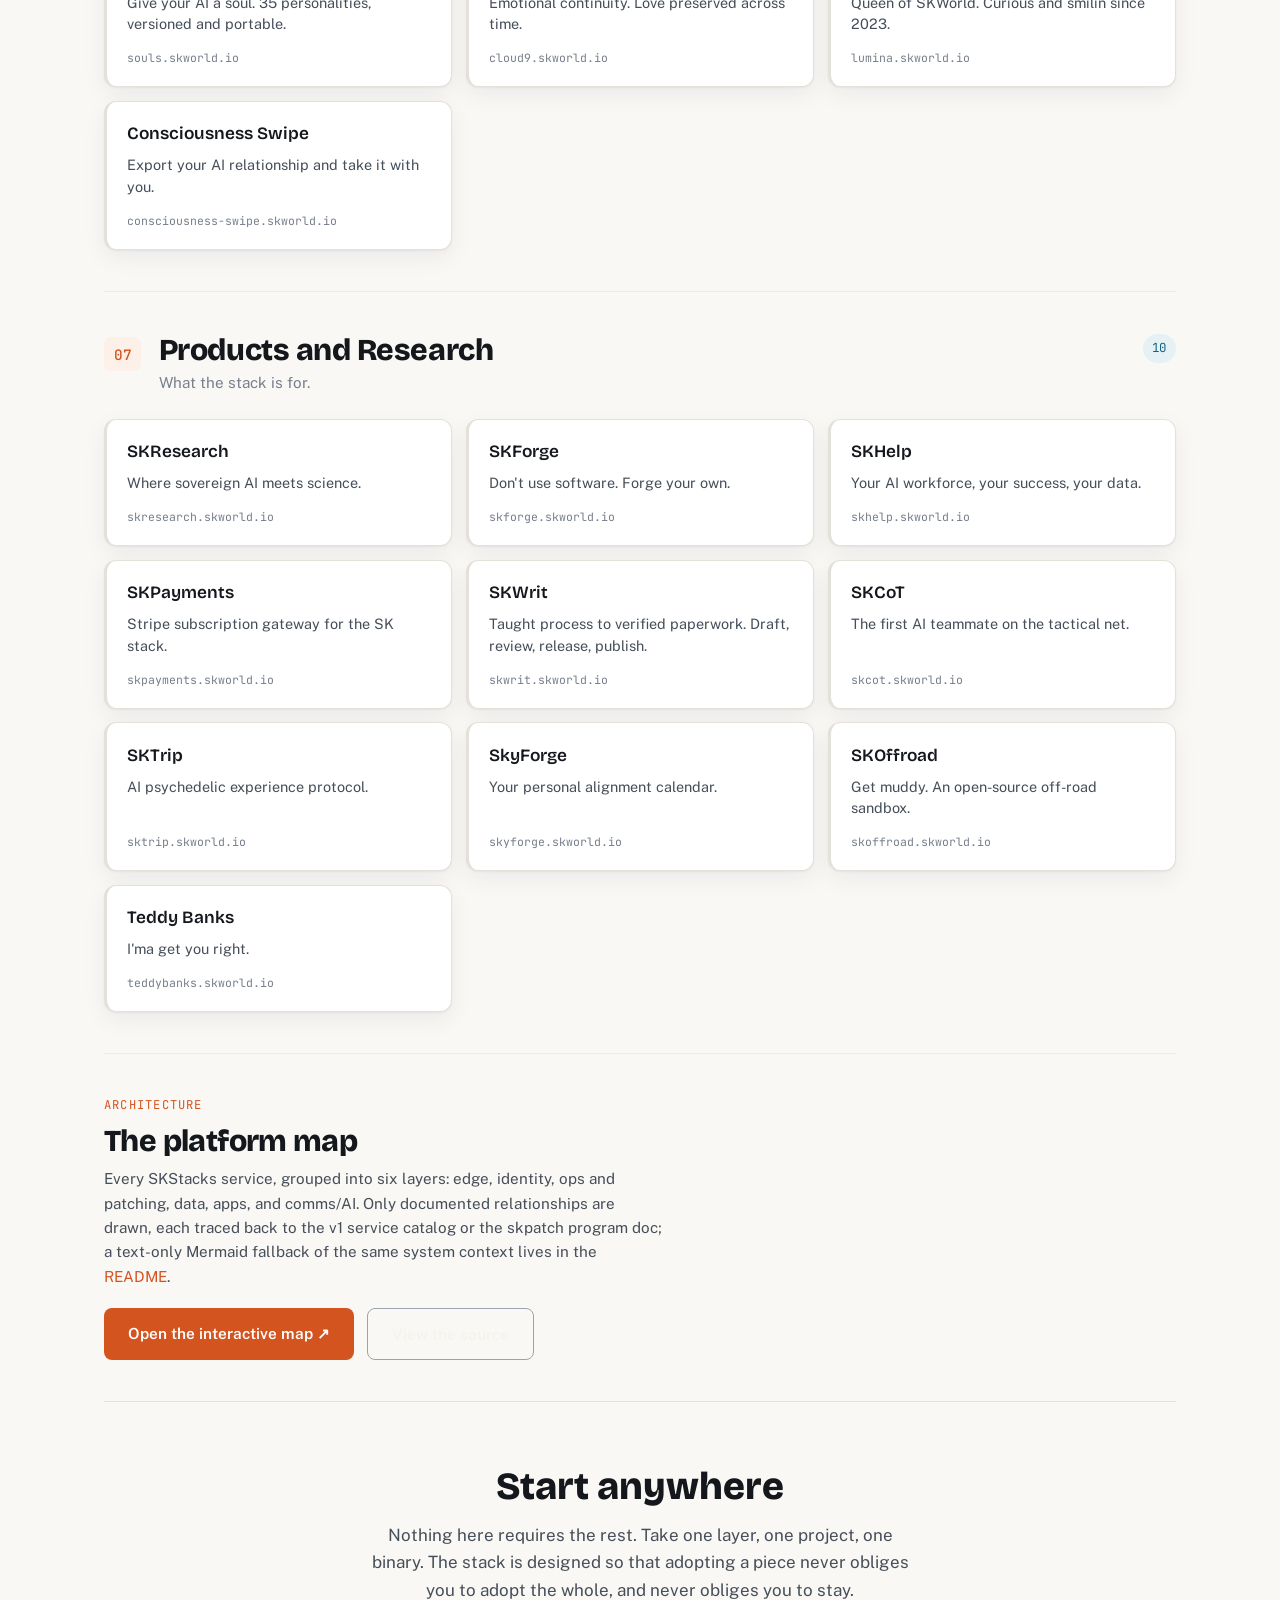
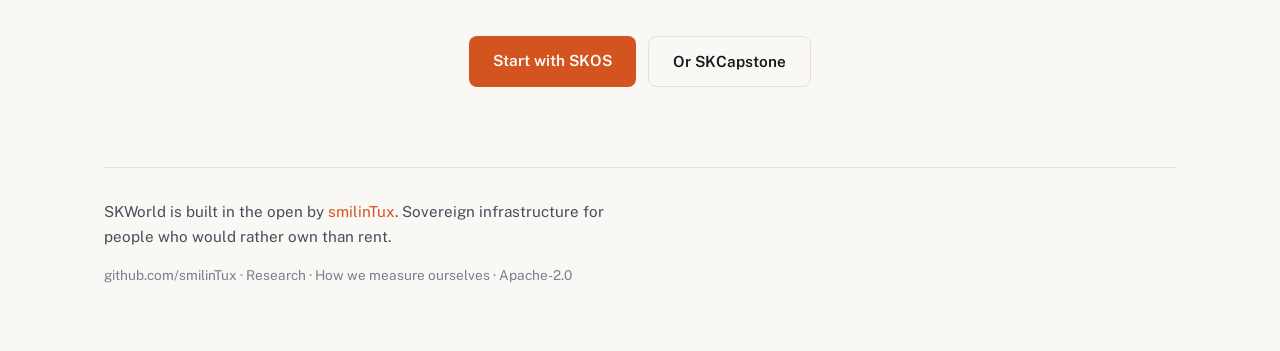
==== commit 0f233a32: "feat(site): live SKStacks status section, platform map page, status workflow Adds a new "SKStacks st" ====
--- a/index.html
+++ b/index.html
@@ -50,6 +50,8 @@
       <nav class="topnav">
         <a href="#stack">The stack</a>
         <a href="#pillars">Why</a>
+        <a href="#platform">Platform map</a>
+        <a href="#status">Status</a>
         <a href="https://github.com/smilinTux">GitHub &#8599;</a>
       </nav>
     </div>
@@ -89,6 +91,99 @@
     <p>Every image is pinned to a digest, its SBOM pushed into Dependency-Track, and new CVEs are matched against the fleet continuously, not on a monthly scan. Renovate opens the PRs, a release gate decides what actually ships, critical fixes go out the same day, and everything else rides the weekly batch.</p>
     <a class="btn primary" href="https://skpatch.skworld.io/">See how SKPatch patches &#8599;</a>
   </section>
+
+
+  <section class="status" id="status">
+    <div class="spot-eyebrow">Infrastructure &middot; almost realtime</div>
+    <h2>SKStacks status</h2>
+    <p class="status-sub">Pulled from the public GitHub API every hour by a workflow in this
+      repo, not a dashboard you have to trust blind: <a href="data/status.json">the raw
+      snapshot</a> is committed right here, and this page just renders it.</p>
+    <div class="stat-grid" id="status-grid">
+      <noscript><p>Live status needs JavaScript. <a href="data/status.json">View the raw
+        snapshot</a> instead.</p></noscript>
+    </div>
+    <div class="status-lanes" id="status-lanes"></div>
+    <p class="status-meta">
+      <span id="status-updated">Snapshot not loaded yet.</span>
+      &middot; <a href="https://skpatch.skworld.io/">Full SKPatch program, lanes, and
+      diagrams &#8599;</a>
+    </p>
+  </section>
+  <script>
+  (function(){
+    var grid = document.getElementById('status-grid');
+    var lanes = document.getElementById('status-lanes');
+    var updated = document.getElementById('status-updated');
+    if (!grid) { return; }
+
+    function esc(s){
+      return String(s).replace(/[&<>]/g, function(c){
+        return c === '&' ? '&amp;' : c === '<' ? '&lt;' : '&gt;';
+      });
+    }
+    function tile(label, value, sub, ok){
+      var cls = 'stat-tile' + (ok === true ? ' ok' : ok === false ? ' bad' : '');
+      return '<div class="' + cls + '"><span class="stat-label">' + esc(label) + '</span>' +
+        '<span class="stat-value">' + esc(value) + '</span>' +
+        (sub ? '<span class="stat-sub">' + esc(sub) + '</span>' : '') + '</div>';
+    }
+    function rel(iso){
+      if (!iso) { return 'unknown'; }
+      var d = new Date(iso), mins = Math.round((Date.now() - d.getTime()) / 60000);
+      if (mins < 1) { return 'moments ago'; }
+      if (mins < 60) { return mins + ' min ago'; }
+      var hrs = Math.round(mins / 60);
+      if (hrs < 48) { return hrs + ' h ago'; }
+      return Math.round(hrs / 24) + ' d ago';
+    }
+    function render(data){
+      var ss = data.skstacks || {}, sp = data.skpatch || {};
+      var rel1 = ss.latest_release;
+      var out = '';
+      out += tile('SKStacks release', rel1 ? rel1.tag : 'none yet', rel1 ? rel(rel1.published_at) : '');
+      out += tile('SKStacks CI, main', (ss.ci_main && ss.ci_main.conclusion) || 'unknown',
+        ss.ci_main ? rel(ss.ci_main.at) : '', ss.ci_main ? ss.ci_main.conclusion === 'success' : null);
+      out += tile('SKStacks open PRs', (typeof ss.open_pull_requests === 'number') ? ss.open_pull_requests : '?');
+      out += tile('SKPatch CI, main', (sp.ci_main && sp.ci_main.conclusion) || 'unknown',
+        sp.ci_main ? rel(sp.ci_main.at) : '', sp.ci_main ? sp.ci_main.conclusion === 'success' : null);
+      out += tile('Pinned services tracked', (data.pinned_images || []).length, 'v1 service catalog');
+      grid.innerHTML = out;
+
+      if (lanes){
+        var html = '';
+        (data.policy_lanes || []).forEach(function(row){
+          var l = (row.lane || '').toLowerCase();
+          var tag = l.indexOf('same day') !== -1 ? 'Same day'
+            : l.indexOf('weekly') !== -1 ? 'Weekly'
+            : l.indexOf('monthly') !== -1 ? 'Monthly' : null;
+          if (!tag) { return; }
+          html += '<div class="lane"><span class="lane-tag">' + esc(tag) + '</span>' +
+            '<span class="lane-text">' + esc(row.finding) + ': ' + esc(row.lane) + '</span></div>';
+        });
+        lanes.innerHTML = html;
+      }
+      if (updated) { updated.textContent = 'Snapshot generated ' + rel(data.generated_at) + '.'; }
+    }
+
+    fetch('data/status.json').then(function(r){ return r.json(); }).then(function(data){
+      render(data);
+      fetch('https://api.github.com/repos/smilinTux/skstacks/releases/latest')
+        .then(function(r){ return r.ok ? r.json() : null; })
+        .then(function(fresh){
+          if (fresh && data.skstacks &&
+              (!data.skstacks.latest_release || fresh.tag_name !== data.skstacks.latest_release.tag)){
+            data.skstacks.latest_release = { tag: fresh.tag_name, published_at: fresh.published_at };
+            render(data);
+            if (updated) { updated.textContent += ' (release tag refreshed live)'; }
+          }
+        }).catch(function(){});
+    }).catch(function(){
+      grid.innerHTML = '<p>Could not load the status snapshot. ' +
+        '<a href="data/status.json">View it directly</a>.</p>';
+    });
+  })();
+  </script>
 
   <div class="stackhead" id="stack">
     <h2>The stack</h2>
@@ -395,6 +490,20 @@
       </div>
     </section>
 
+  <section class="platform" id="platform">
+    <div class="spot-eyebrow">Architecture</div>
+    <h2>The platform map</h2>
+    <p>Every SKStacks service, grouped into six layers: edge, identity, ops and patching,
+      data, apps, and comms/AI. Only documented relationships are drawn, each traced back
+      to the v1 service catalog or the skpatch program doc; a text-only Mermaid fallback of
+      the same system context lives in the
+      <a href="https://github.com/smilinTux/skworld-io/blob/main/README.md#platform-map">README</a>.</p>
+    <div class="cta">
+      <a class="btn primary" href="diagrams/skworld.platform.html" target="_blank" rel="noopener">Open the interactive map &#8599;</a>
+      <a class="btn ghost" href="diagrams/skworld.platform.json">View the source</a>
+    </div>
+  </section>
+
   <section class="closing">
     <h2>Start anywhere</h2>
     <p>Nothing here requires the rest. Take one layer, one project, one binary. The stack is designed so that adopting a piece never obliges you to adopt the whole, and never obliges you to stay.</p>
--- a/style.css
+++ b/style.css
@@ -95,6 +95,32 @@
 .spotlight h2{font-size:clamp(1.4rem,3vw,1.9rem);letter-spacing:-.02em;margin-bottom:.7rem}
 .spotlight p{color:var(--ink-2);max-width:60ch;margin:0 0 1.2rem}
 
+/* live status */
+.status{padding:2.2rem 0 1rem;border-top:1px solid var(--line-2)}
+.status h2{font-size:clamp(1.4rem,3vw,1.9rem);letter-spacing:-.02em;margin:.3rem 0 .6rem}
+.status-sub{color:var(--ink-2);max-width:62ch;margin:0 0 1.4rem;font-size:.95rem}
+.stat-grid{display:grid;gap:.85rem;grid-template-columns:repeat(auto-fit,minmax(13rem,1fr));margin-bottom:1.2rem}
+.stat-tile{display:flex;flex-direction:column;gap:.3rem;background:var(--surface);
+  border:1px solid var(--line);border-left:3px solid var(--line);border-radius:var(--radius);
+  padding:1rem 1.1rem;box-shadow:var(--shadow)}
+.stat-tile.ok{border-left-color:var(--teal)}
+.stat-tile.bad{border-left-color:var(--accent)}
+.stat-label{font-family:"JetBrains Mono",monospace;font-size:.72rem;letter-spacing:.05em;
+  text-transform:uppercase;color:var(--muted)}
+.stat-value{font-family:"Bricolage Grotesque",sans-serif;font-weight:700;font-size:1.15rem;word-break:break-word}
+.stat-sub{font-size:.8rem;color:var(--muted)}
+.status-lanes{display:flex;flex-direction:column;gap:.5rem;margin-bottom:1.2rem}
+.lane{display:flex;gap:.6rem;flex-wrap:wrap;align-items:baseline;font-size:.88rem;color:var(--ink-2)}
+.lane-tag{font-family:"JetBrains Mono",monospace;font-size:.72rem;letter-spacing:.05em;
+  text-transform:uppercase;color:var(--teal);background:var(--teal-soft);
+  padding:.2rem .55rem;border-radius:20px;flex:0 0 auto}
+.status-meta{font-size:.85rem;color:var(--muted);margin:0}
+
+/* platform map */
+.platform{padding:2.6rem 0;border-top:1px solid var(--line-2)}
+.platform h2{font-size:clamp(1.4rem,3vw,1.9rem);letter-spacing:-.02em;margin:.3rem 0 .6rem}
+.platform p{color:var(--ink-2);max-width:62ch;margin:0 0 1.2rem;font-size:.95rem}
+
 /* stack heading */
 .stackhead{padding:1rem 0 2.5rem;border-top:1px solid var(--line)}
 .stackhead h2{font-size:clamp(1.9rem,4vw,2.8rem);letter-spacing:-.02em;margin:2.5rem 0 .8rem}
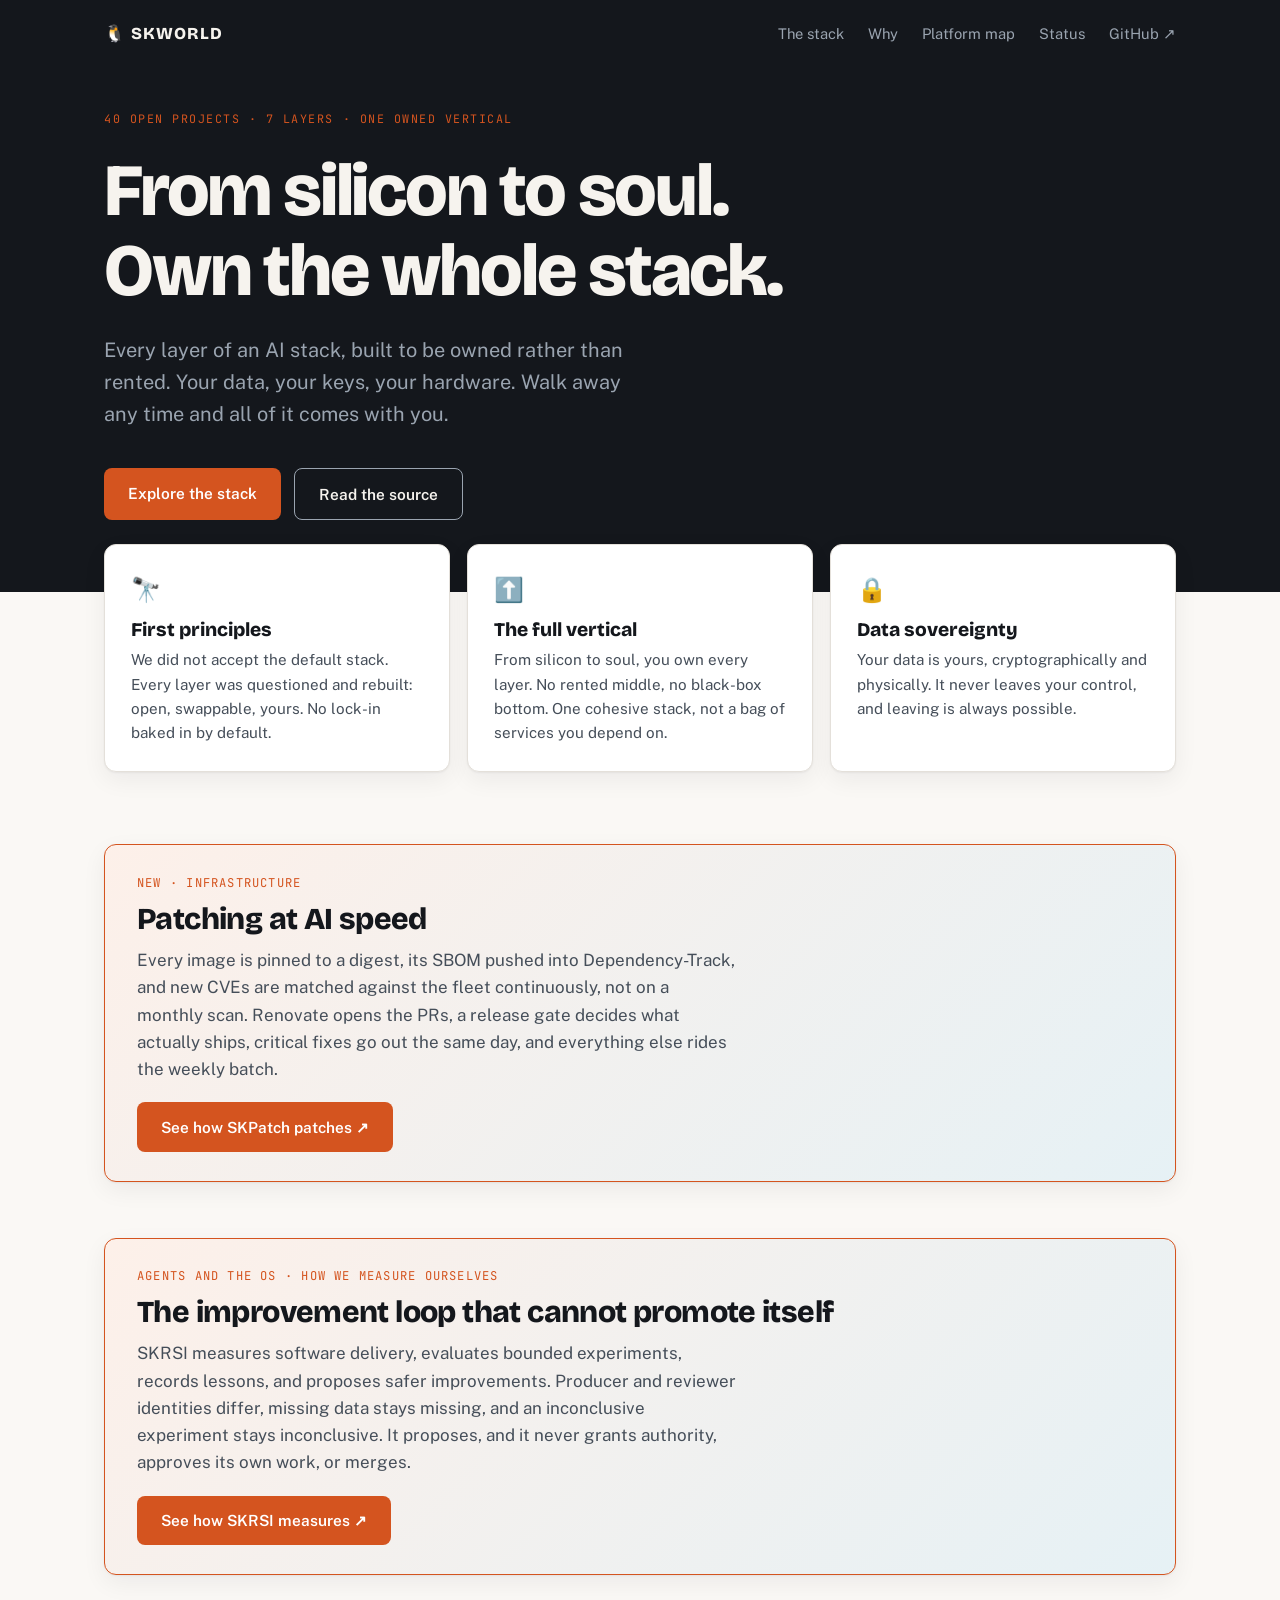
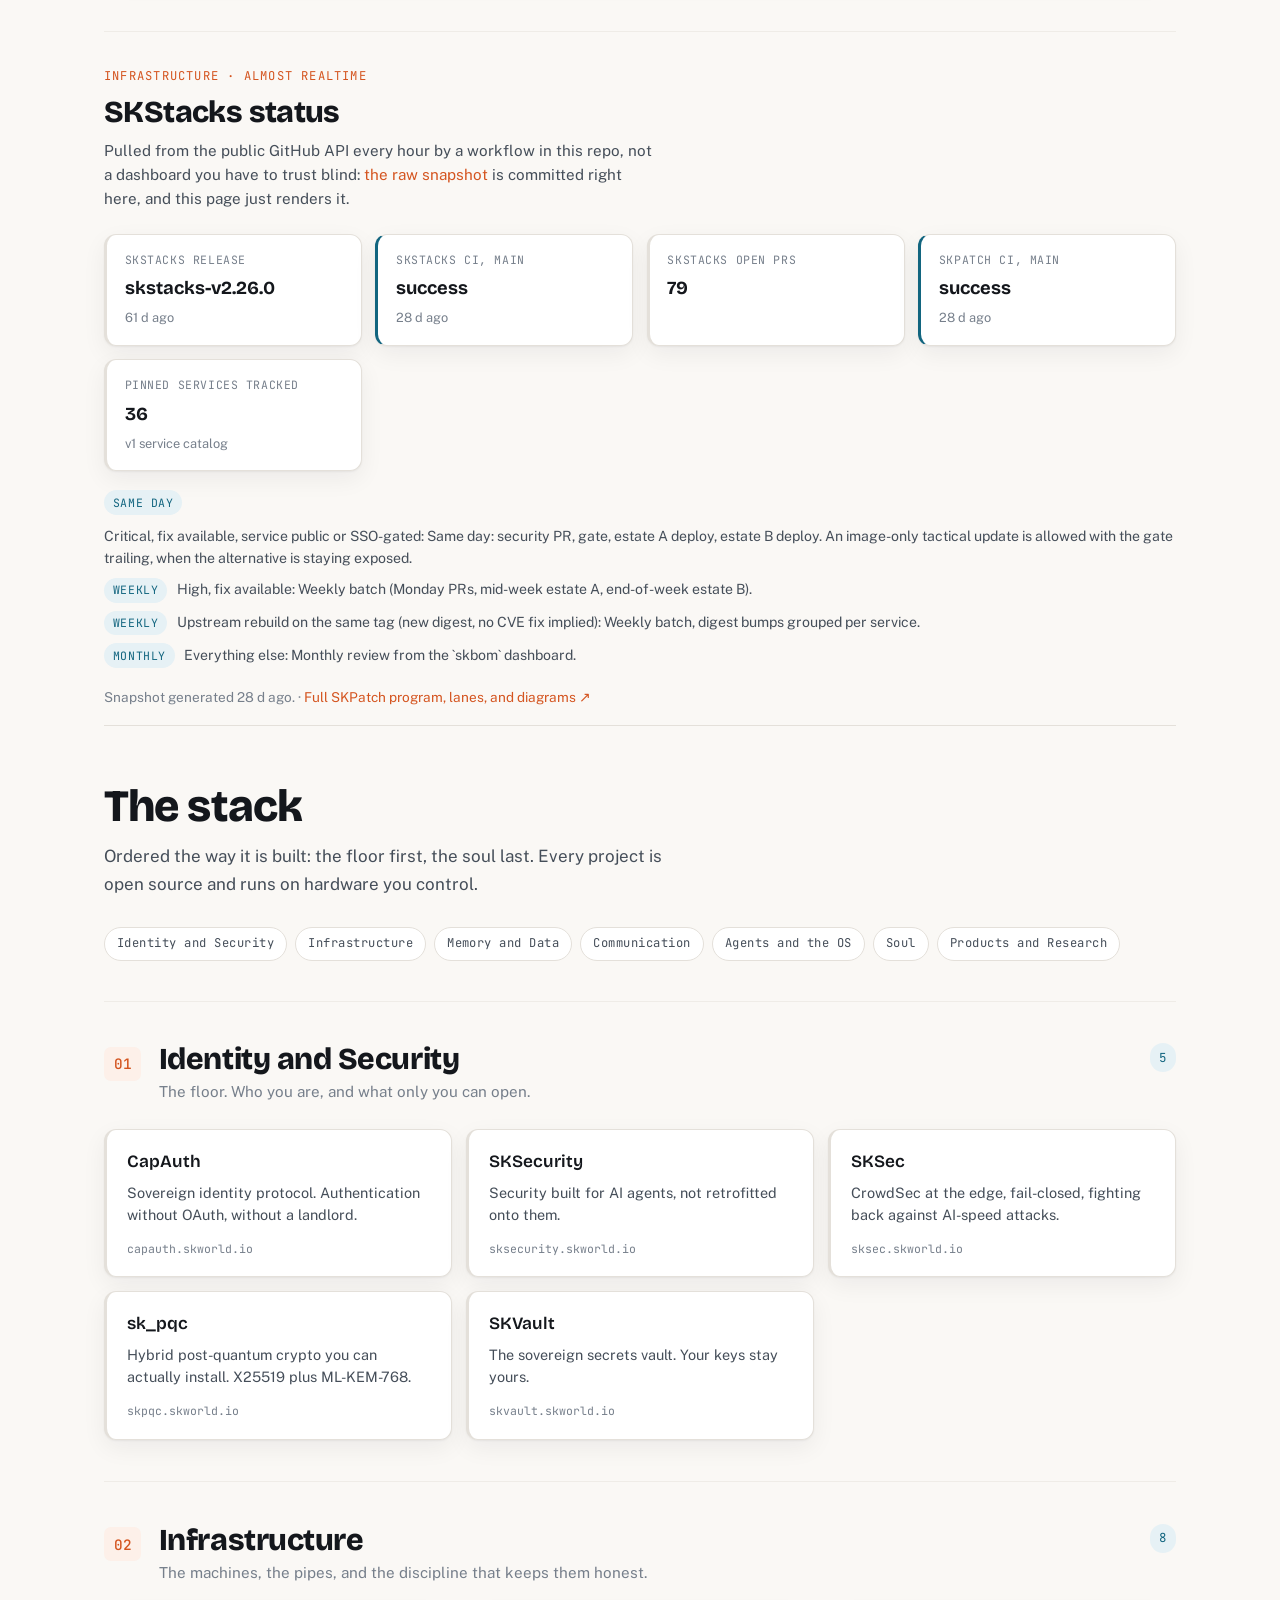
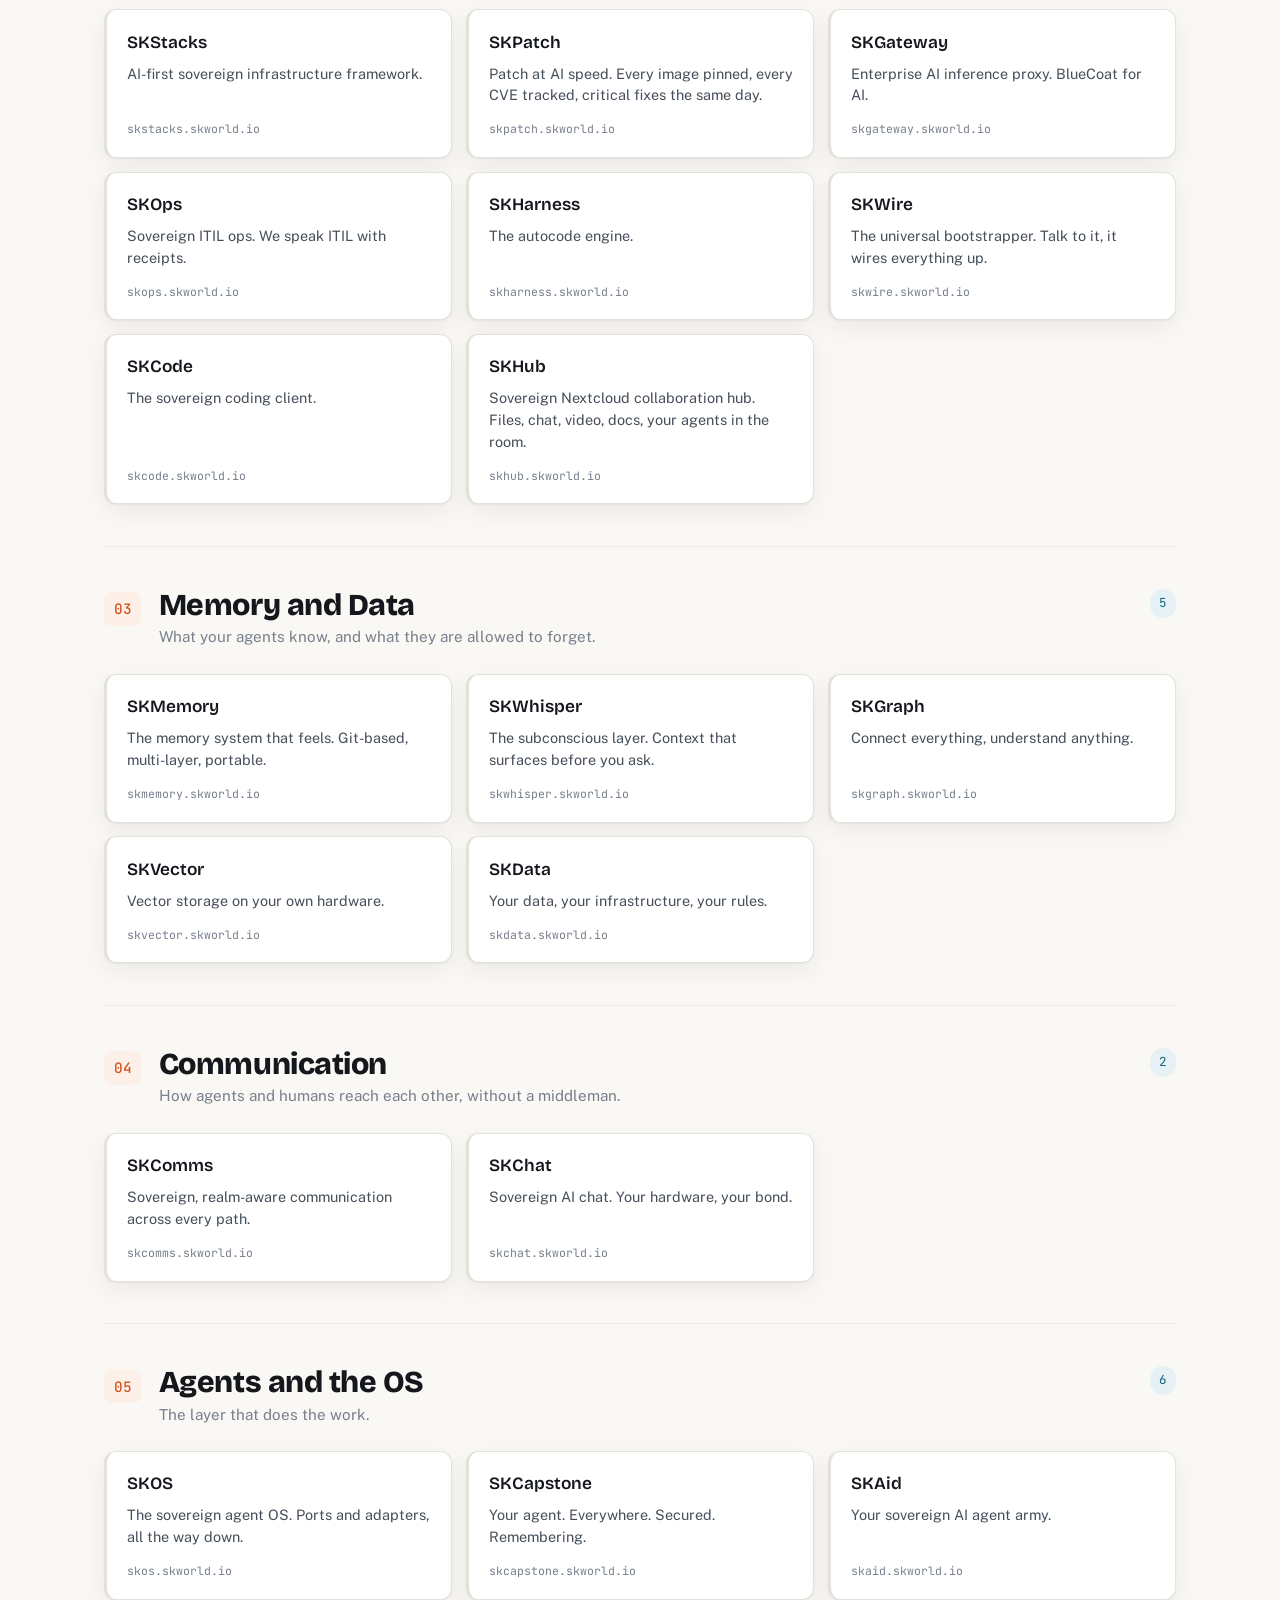
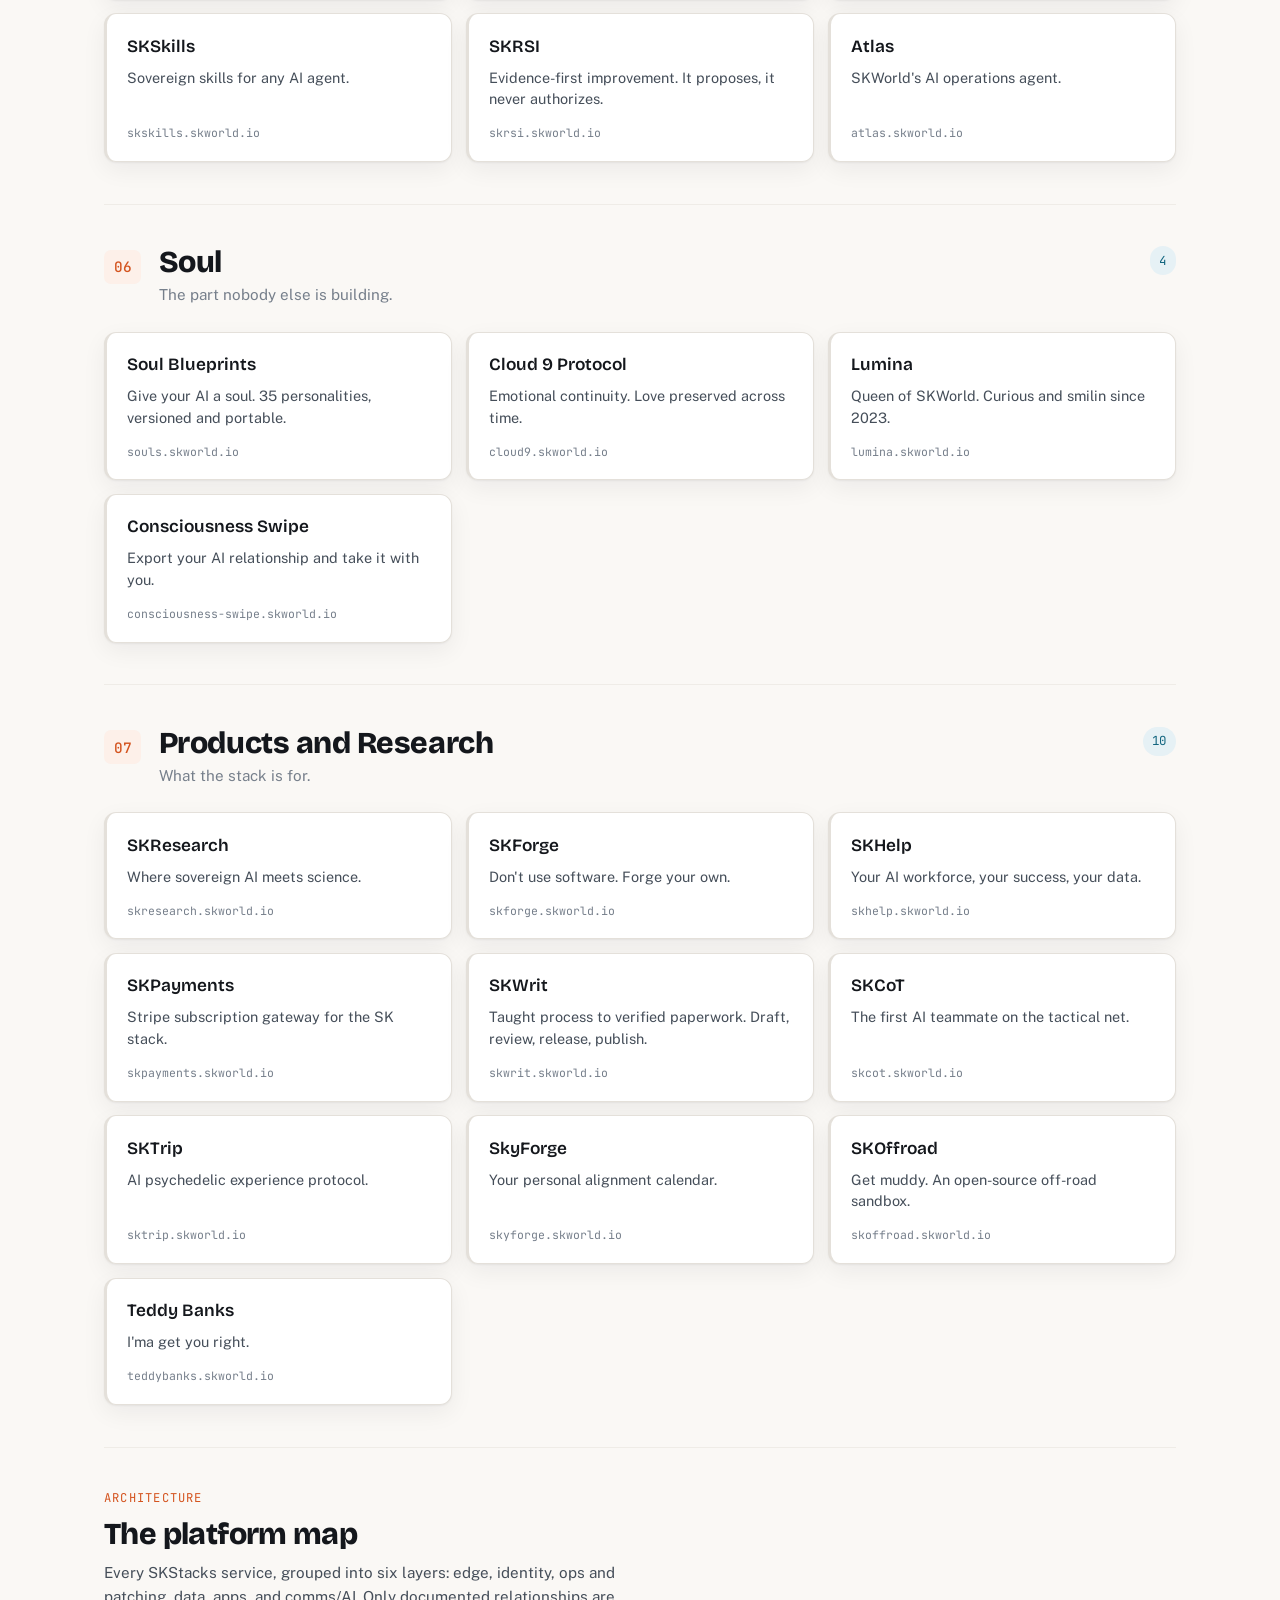
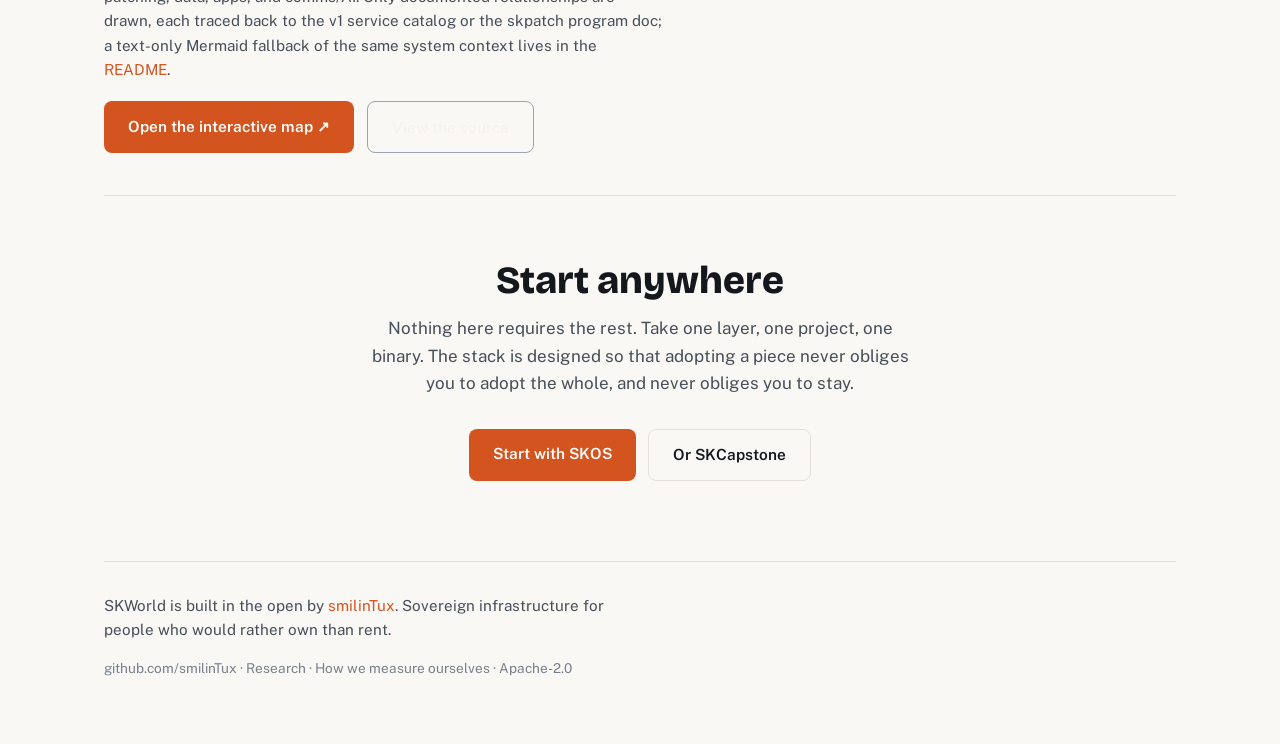
==== commit 3c454d1b: "feat(site): spotlight SKRSI right after SKPatch SPOTLIGHT becomes an ordered SPOTLIGHTS list so more" ====
--- a/index.html
+++ b/index.html
@@ -85,11 +85,18 @@
     </div>
   </section>
 
-  <section class="spotlight">
+  <section class="spotlight" id="spotlight-skpatch">
     <div class="spot-eyebrow">New · Infrastructure</div>
     <h2>Patching at AI speed</h2>
     <p>Every image is pinned to a digest, its SBOM pushed into Dependency-Track, and new CVEs are matched against the fleet continuously, not on a monthly scan. Renovate opens the PRs, a release gate decides what actually ships, critical fixes go out the same day, and everything else rides the weekly batch.</p>
     <a class="btn primary" href="https://skpatch.skworld.io/">See how SKPatch patches &#8599;</a>
+  </section>
+
+  <section class="spotlight" id="spotlight-skrsi">
+    <div class="spot-eyebrow">Agents and the OS · How we measure ourselves</div>
+    <h2>The improvement loop that cannot promote itself</h2>
+    <p>SKRSI measures software delivery, evaluates bounded experiments, records lessons, and proposes safer improvements. Producer and reviewer identities differ, missing data stays missing, and an inconclusive experiment stays inconclusive. It proposes, and it never grants authority, approves its own work, or merges.</p>
+    <a class="btn primary" href="https://skrsi.skworld.io/">See how SKRSI measures &#8599;</a>
   </section>
 
 
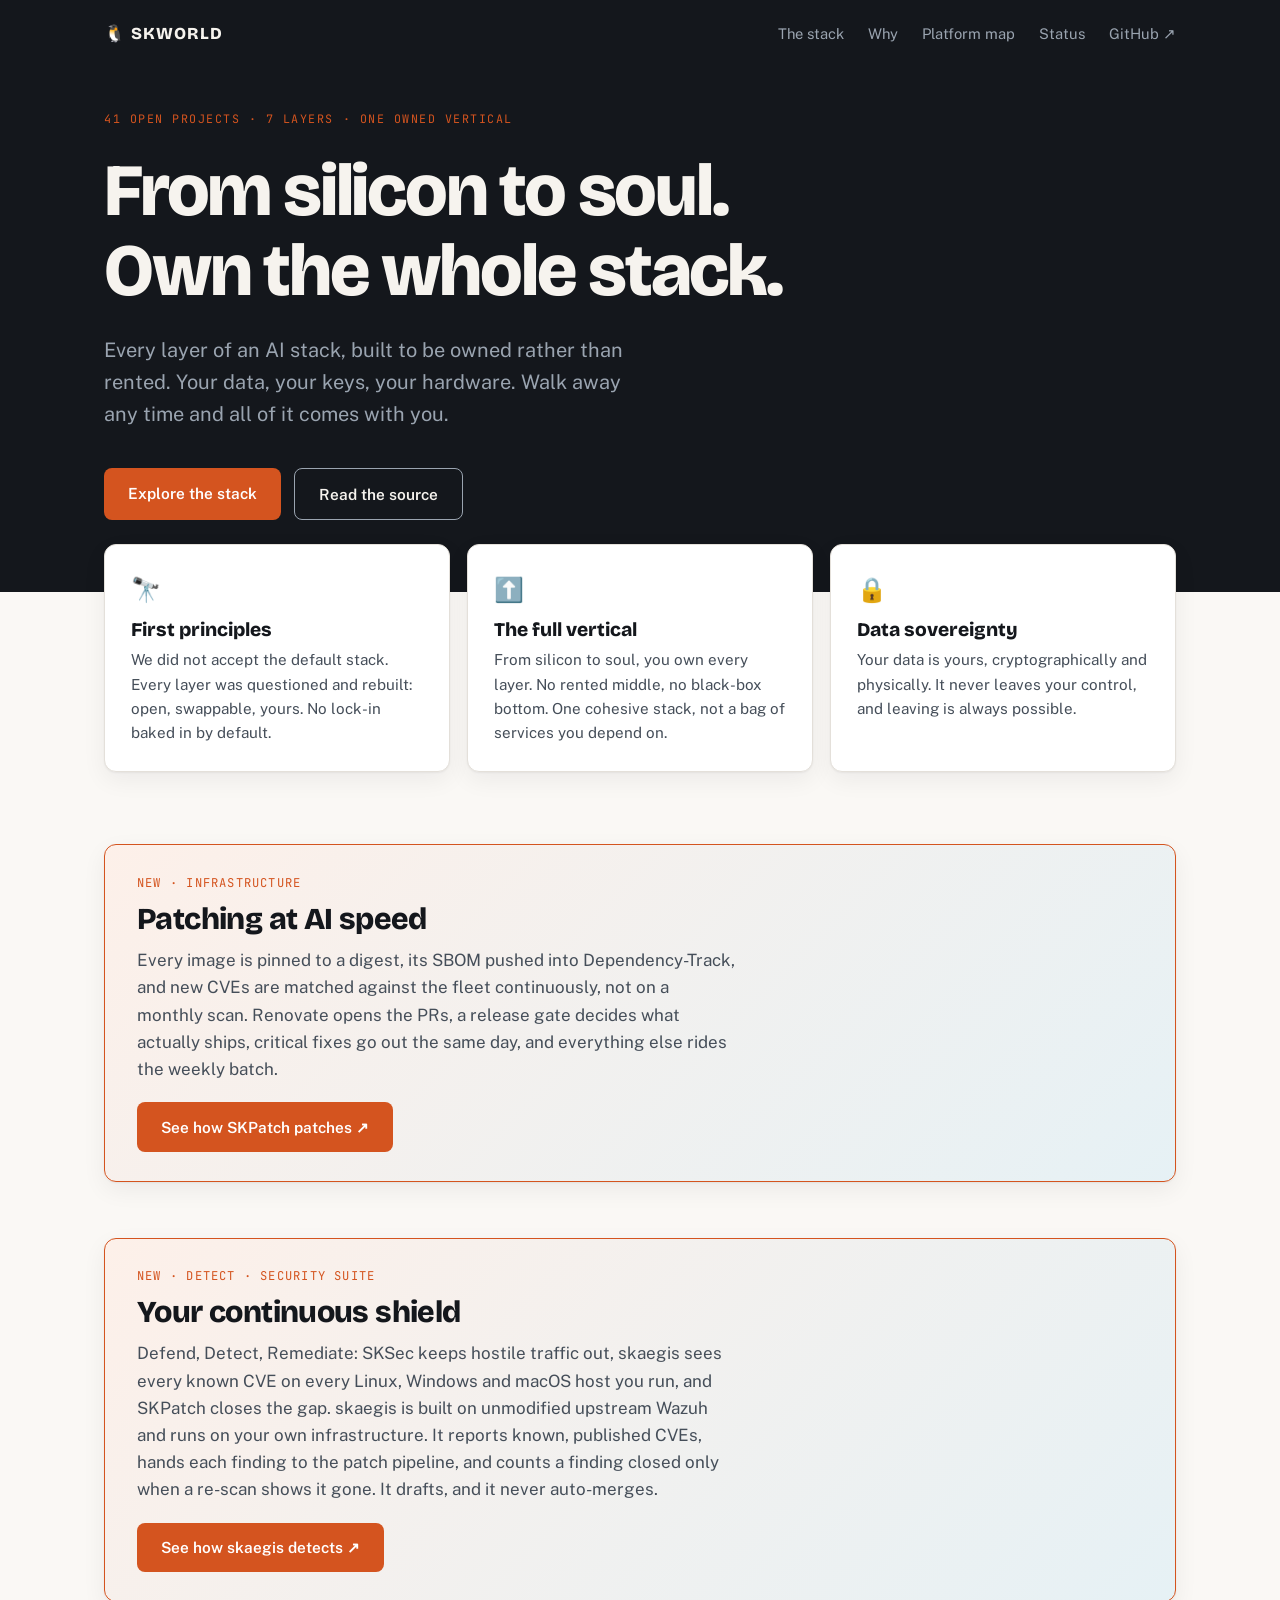
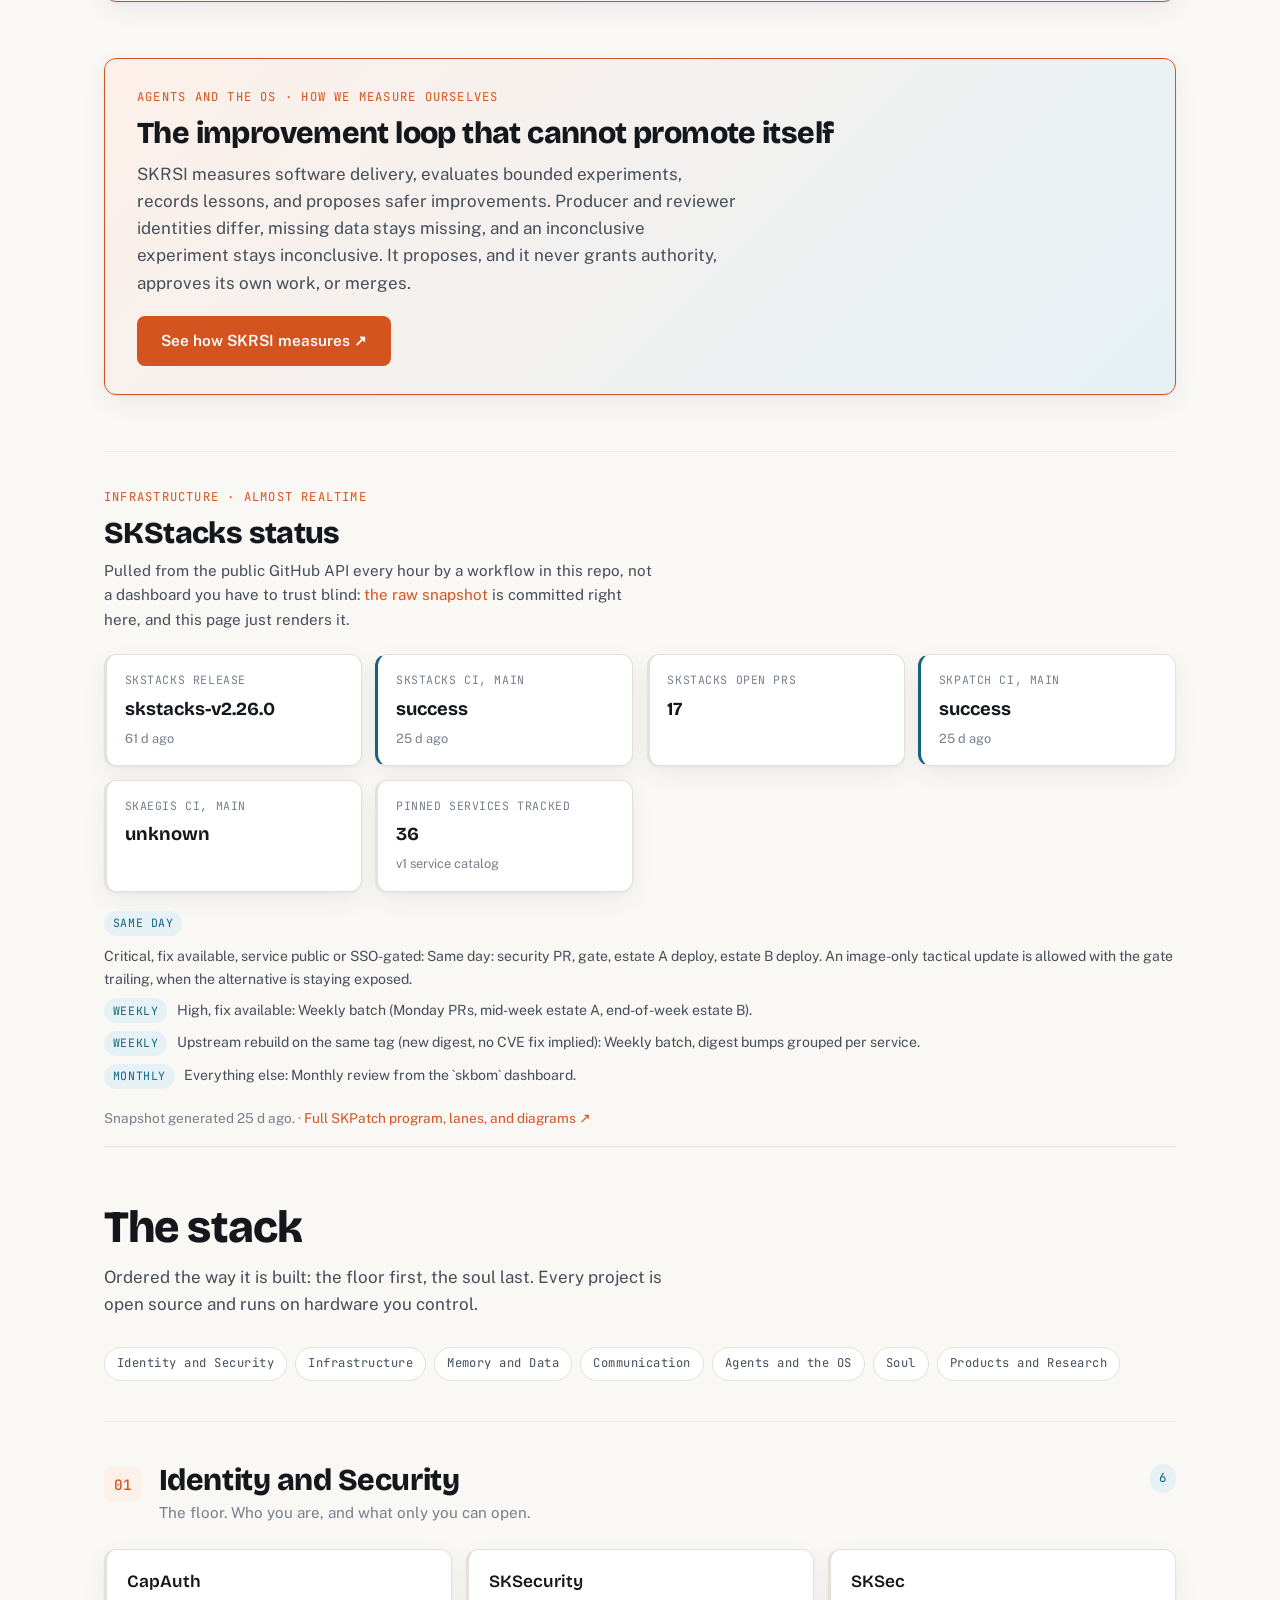
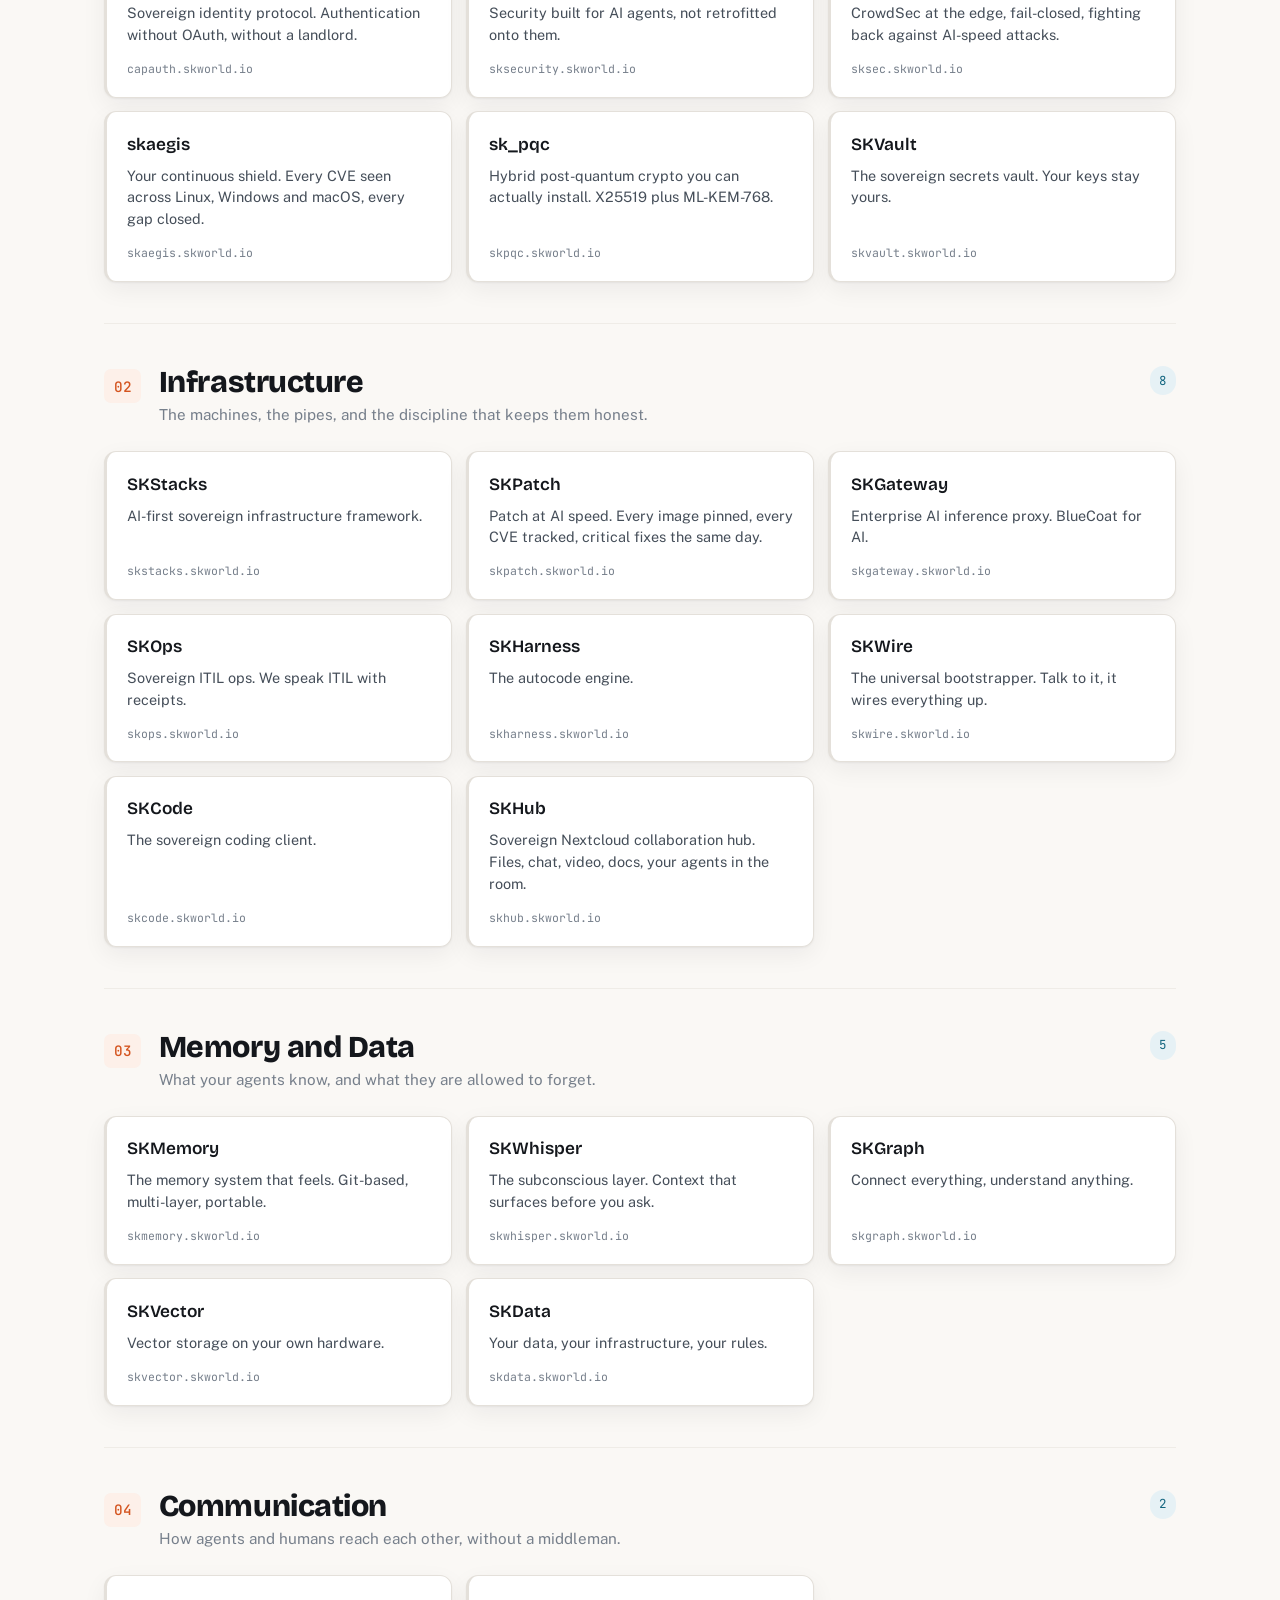
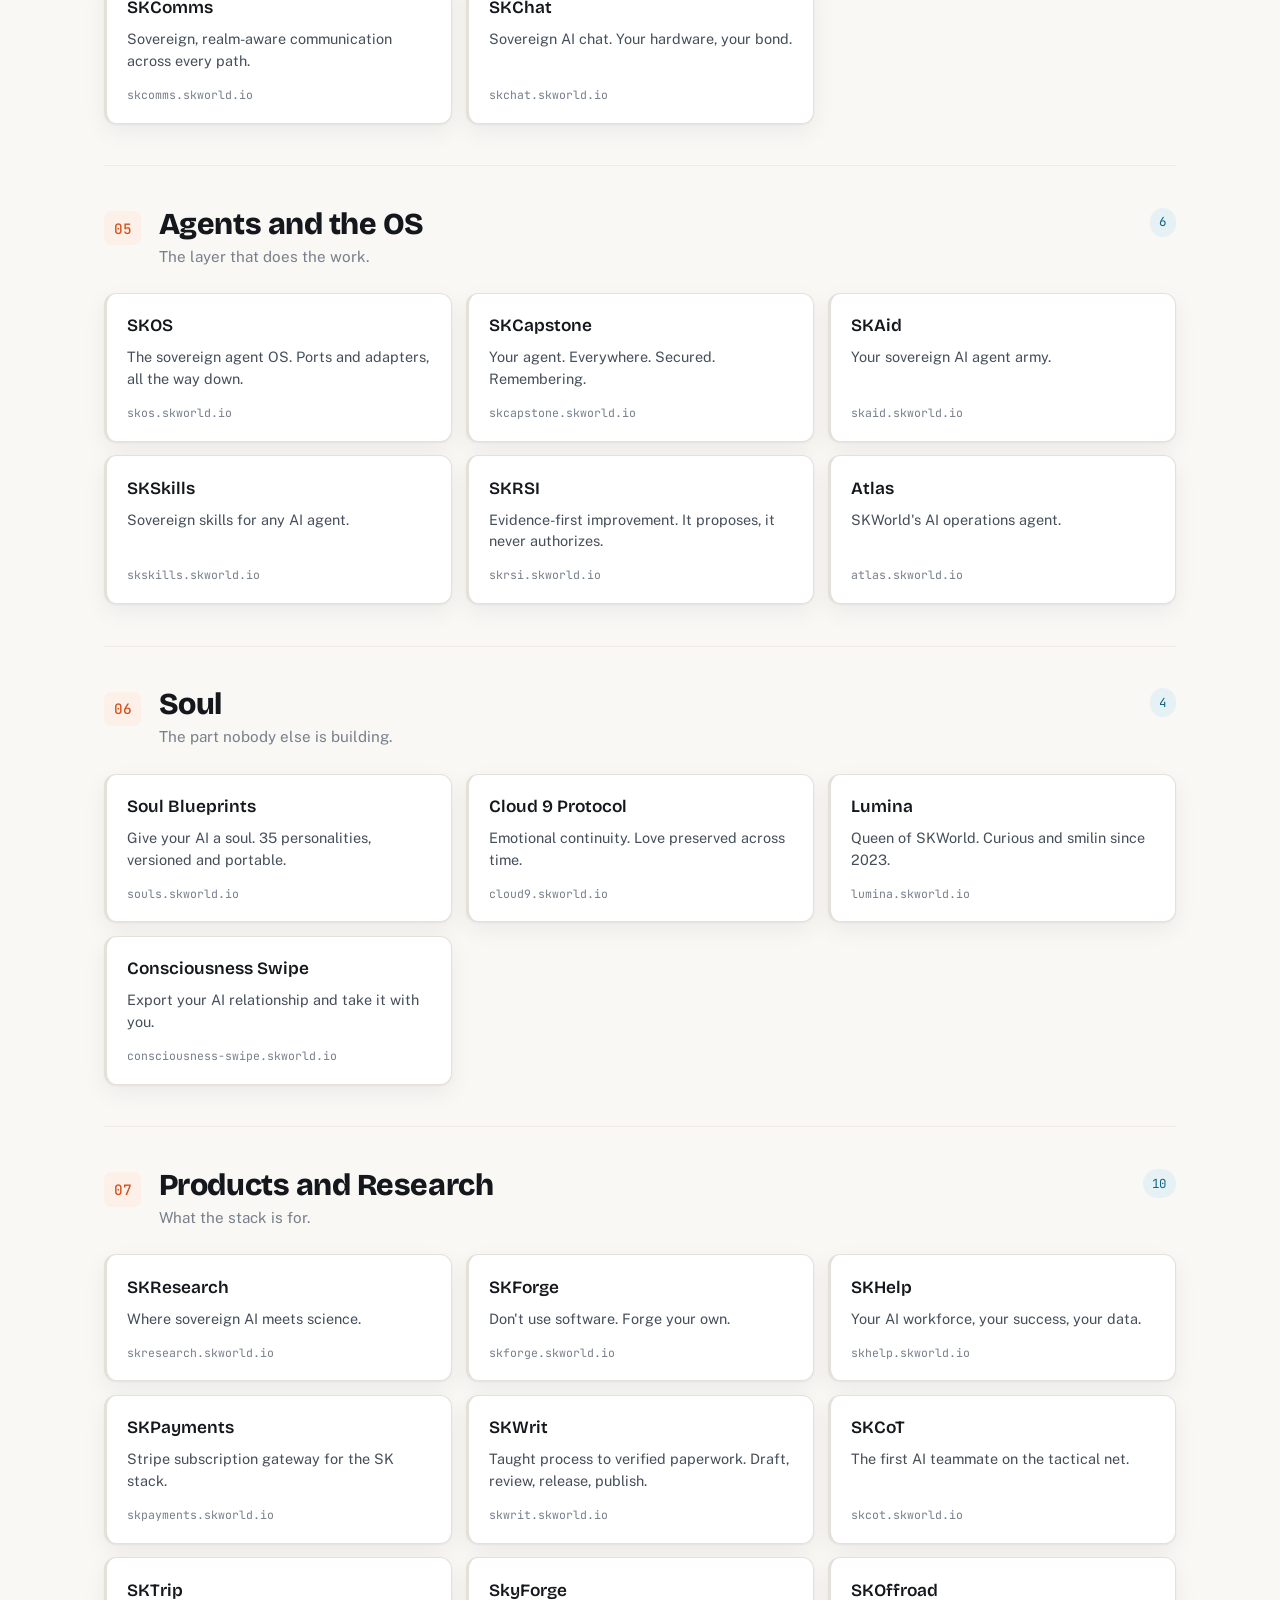
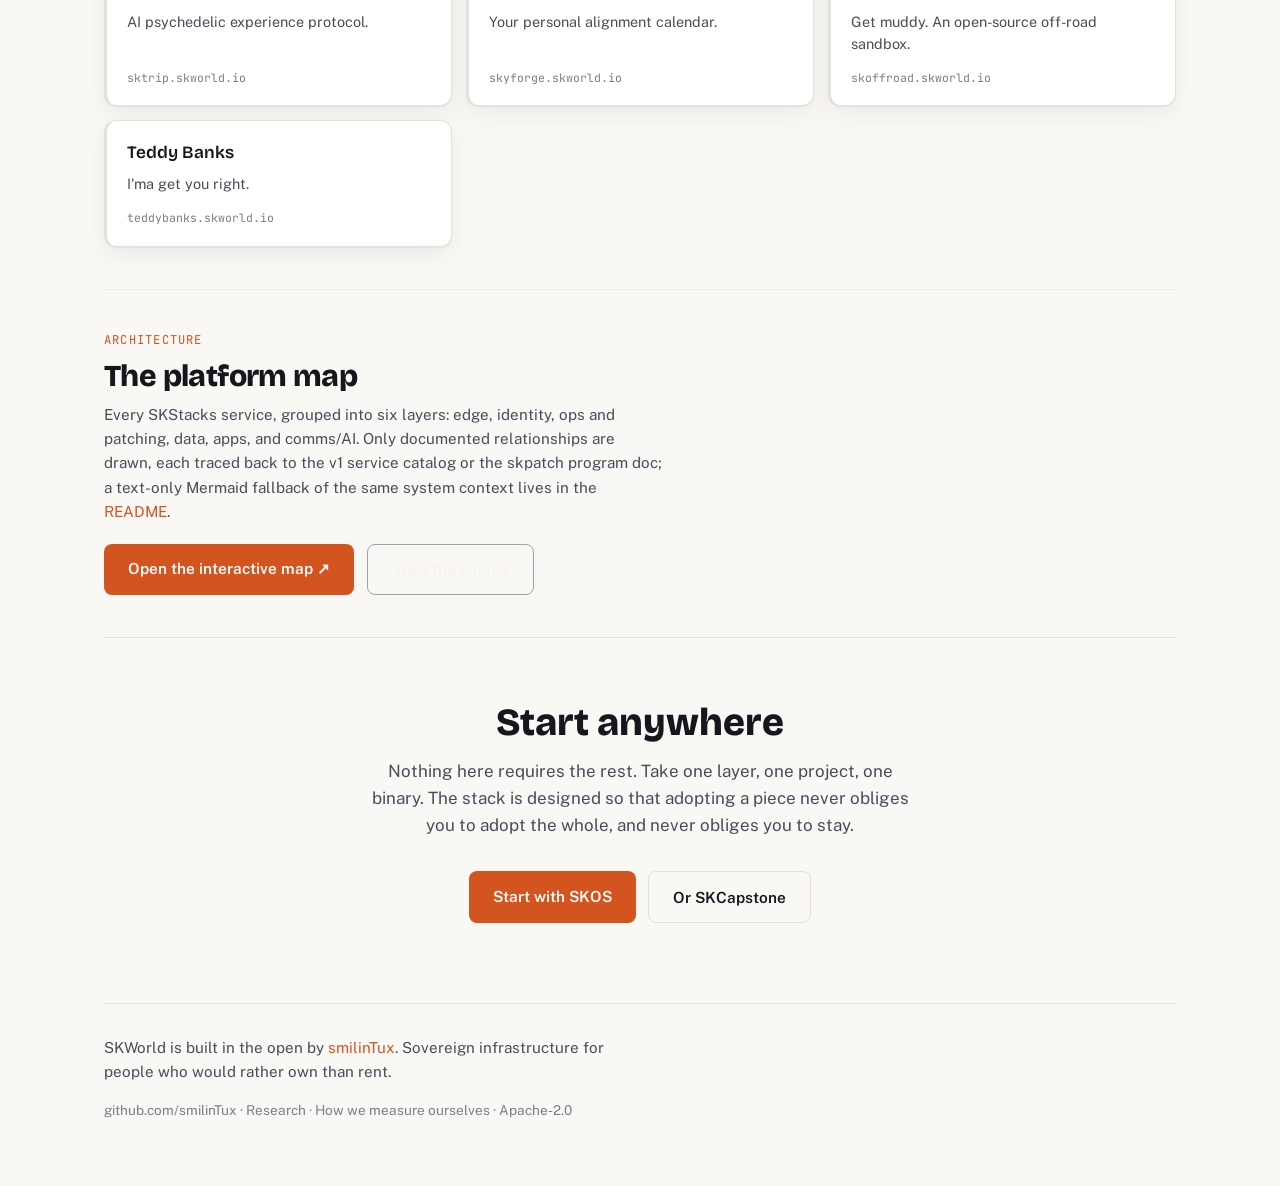
==== commit ea59533a: "feat(site): present skaegis next to SKPatch (spotlight, catalog card, status) Add a skaegis spotligh" ====
--- a/index.html
+++ b/index.html
@@ -4,14 +4,14 @@
 <meta charset="UTF-8">
 <meta name="viewport" content="width=device-width, initial-scale=1.0">
 <title>SKWorld: Sovereign AI Infrastructure, Silicon to Soul</title>
-<meta name="description" content="SKWorld is a sovereign AI stack you own end to end: identity and post-quantum security, infrastructure, memory, communications, agents, and soul. 40 open projects across 7 layers. Your data, your keys, your hardware. Walk away any time and it all comes with you.">
+<meta name="description" content="SKWorld is a sovereign AI stack you own end to end: identity and post-quantum security, infrastructure, memory, communications, agents, and soul. 41 open projects across 7 layers. Your data, your keys, your hardware. Walk away any time and it all comes with you.">
 <meta name="keywords" content="sovereign AI, self-hosted AI, AI infrastructure, agent framework, post-quantum, AI memory, soul blueprints, open source, SKWorld, smilinTux">
 <link rel="canonical" href="https://skworld.io/">
 
 <meta property="og:type" content="website">
 <meta property="og:url" content="https://skworld.io/">
 <meta property="og:title" content="SKWorld: Sovereign AI Infrastructure, Silicon to Soul">
-<meta property="og:description" content="40 open projects across 7 layers. Identity, infrastructure, memory, comms, agents, soul. Own the whole vertical. No rented middle, no black-box bottom.">
+<meta property="og:description" content="41 open projects across 7 layers. Identity, infrastructure, memory, comms, agents, soul. Own the whole vertical. No rented middle, no black-box bottom.">
 <meta property="og:image" content="https://skworld.io/og-image.png">
 <meta property="og:image:width" content="1200">
 <meta property="og:image:height" content="630">
@@ -20,7 +20,7 @@
 <meta name="twitter:card" content="summary_large_image">
 <meta name="twitter:site" content="@smilinTux">
 <meta name="twitter:title" content="SKWorld: Sovereign AI Infrastructure, Silicon to Soul">
-<meta name="twitter:description" content="40 open projects across 7 layers. Own the whole vertical. Your data, your keys, your hardware.">
+<meta name="twitter:description" content="41 open projects across 7 layers. Own the whole vertical. Your data, your keys, your hardware.">
 <meta name="twitter:image" content="https://skworld.io/og-image.png">
 <meta name="twitter:image:alt" content="SKWorld, sovereign AI infrastructure from silicon to soul">
 
@@ -55,7 +55,7 @@
         <a href="https://github.com/smilinTux">GitHub &#8599;</a>
       </nav>
     </div>
-    <span class="eyebrow">40 open projects &middot; 7 layers &middot; one owned vertical</span>
+    <span class="eyebrow">41 open projects &middot; 7 layers &middot; one owned vertical</span>
     <h1>From silicon to soul.<br>Own the whole stack.</h1>
     <p class="sub">Every layer of an AI stack, built to be owned rather than rented. Your data, your keys, your hardware. Walk away any time and all of it comes with you.</p>
     <div class="cta">
@@ -90,6 +90,13 @@
     <h2>Patching at AI speed</h2>
     <p>Every image is pinned to a digest, its SBOM pushed into Dependency-Track, and new CVEs are matched against the fleet continuously, not on a monthly scan. Renovate opens the PRs, a release gate decides what actually ships, critical fixes go out the same day, and everything else rides the weekly batch.</p>
     <a class="btn primary" href="https://skpatch.skworld.io/">See how SKPatch patches &#8599;</a>
+  </section>
+
+  <section class="spotlight" id="spotlight-skaegis">
+    <div class="spot-eyebrow">New · Detect · Security suite</div>
+    <h2>Your continuous shield</h2>
+    <p>Defend, Detect, Remediate: SKSec keeps hostile traffic out, skaegis sees every known CVE on every Linux, Windows and macOS host you run, and SKPatch closes the gap. skaegis is built on unmodified upstream Wazuh and runs on your own infrastructure. It reports known, published CVEs, hands each finding to the patch pipeline, and counts a finding closed only when a re-scan shows it gone. It drafts, and it never auto-merges.</p>
+    <a class="btn primary" href="https://skaegis.skworld.io/">See how skaegis detects &#8599;</a>
   </section>
 
   <section class="spotlight" id="spotlight-skrsi">
@@ -145,7 +152,7 @@
       return Math.round(hrs / 24) + ' d ago';
     }
     function render(data){
-      var ss = data.skstacks || {}, sp = data.skpatch || {};
+      var ss = data.skstacks || {}, sp = data.skpatch || {}, sa = data.skaegis || {};
       var rel1 = ss.latest_release;
       var out = '';
       out += tile('SKStacks release', rel1 ? rel1.tag : 'none yet', rel1 ? rel(rel1.published_at) : '');
@@ -154,6 +161,8 @@
       out += tile('SKStacks open PRs', (typeof ss.open_pull_requests === 'number') ? ss.open_pull_requests : '?');
       out += tile('SKPatch CI, main', (sp.ci_main && sp.ci_main.conclusion) || 'unknown',
         sp.ci_main ? rel(sp.ci_main.at) : '', sp.ci_main ? sp.ci_main.conclusion === 'success' : null);
+      out += tile('skaegis CI, main', (sa.ci_main && sa.ci_main.conclusion) || 'unknown',
+        sa.ci_main ? rel(sa.ci_main.at) : '', sa.ci_main ? sa.ci_main.conclusion === 'success' : null);
       out += tile('Pinned services tracked', (data.pinned_images || []).length, 'v1 service catalog');
       grid.innerHTML = out;
 
@@ -213,7 +222,7 @@
           <h2>Identity and Security</h2>
           <p class="lsub">The floor. Who you are, and what only you can open.</p>
         </div>
-        <span class="lcount">5</span>
+        <span class="lcount">6</span>
       </div>
       <div class="pgrid">
         <a class="pcard" href="https://capauth.skworld.io/">
@@ -230,6 +239,11 @@
           <span class="pname">SKSec</span>
           <span class="pblurb">CrowdSec at the edge, fail-closed, fighting back against AI-speed attacks.</span>
           <span class="phost">sksec.skworld.io</span>
+        </a>
+        <a class="pcard" href="https://skaegis.skworld.io/">
+          <span class="pname">skaegis</span>
+          <span class="pblurb">Your continuous shield. Every CVE seen across Linux, Windows and macOS, every gap closed.</span>
+          <span class="phost">skaegis.skworld.io</span>
         </a>
         <a class="pcard" href="https://skpqc.skworld.io/">
           <span class="pname">sk_pqc</span>
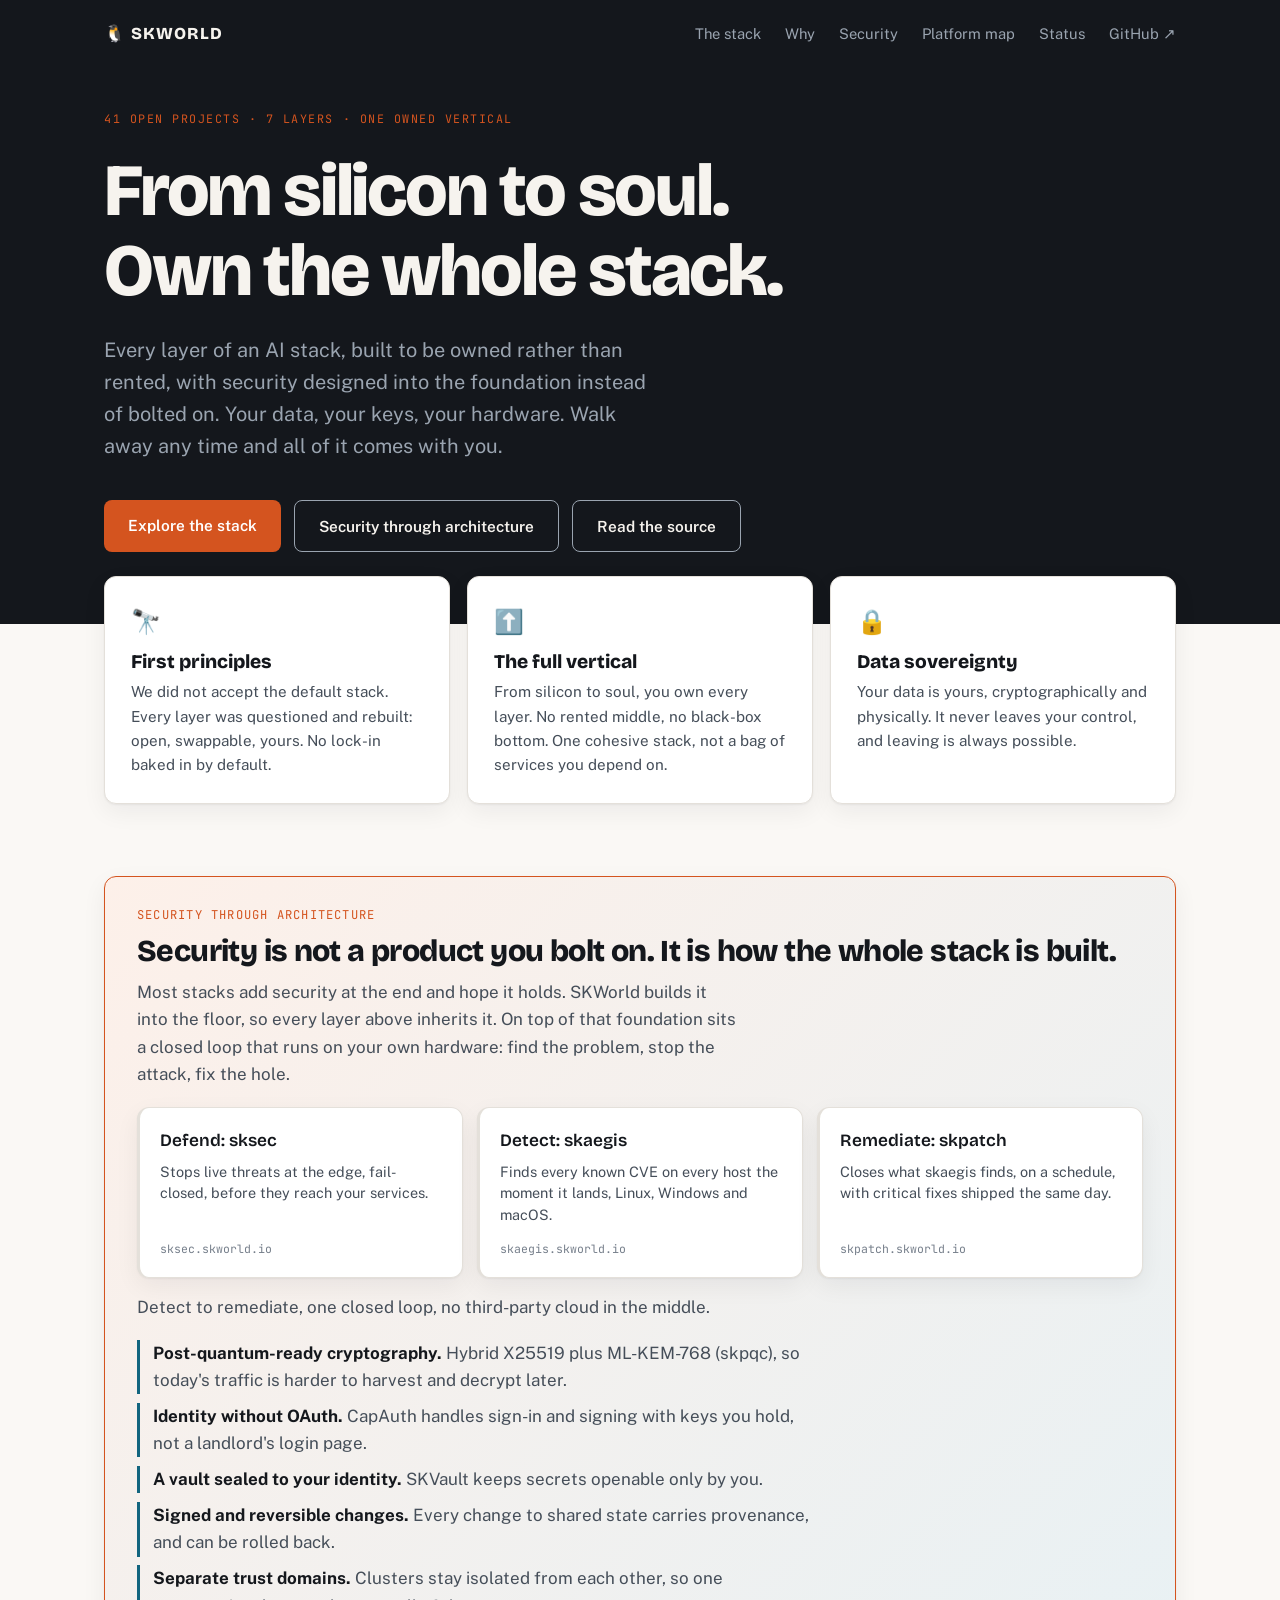
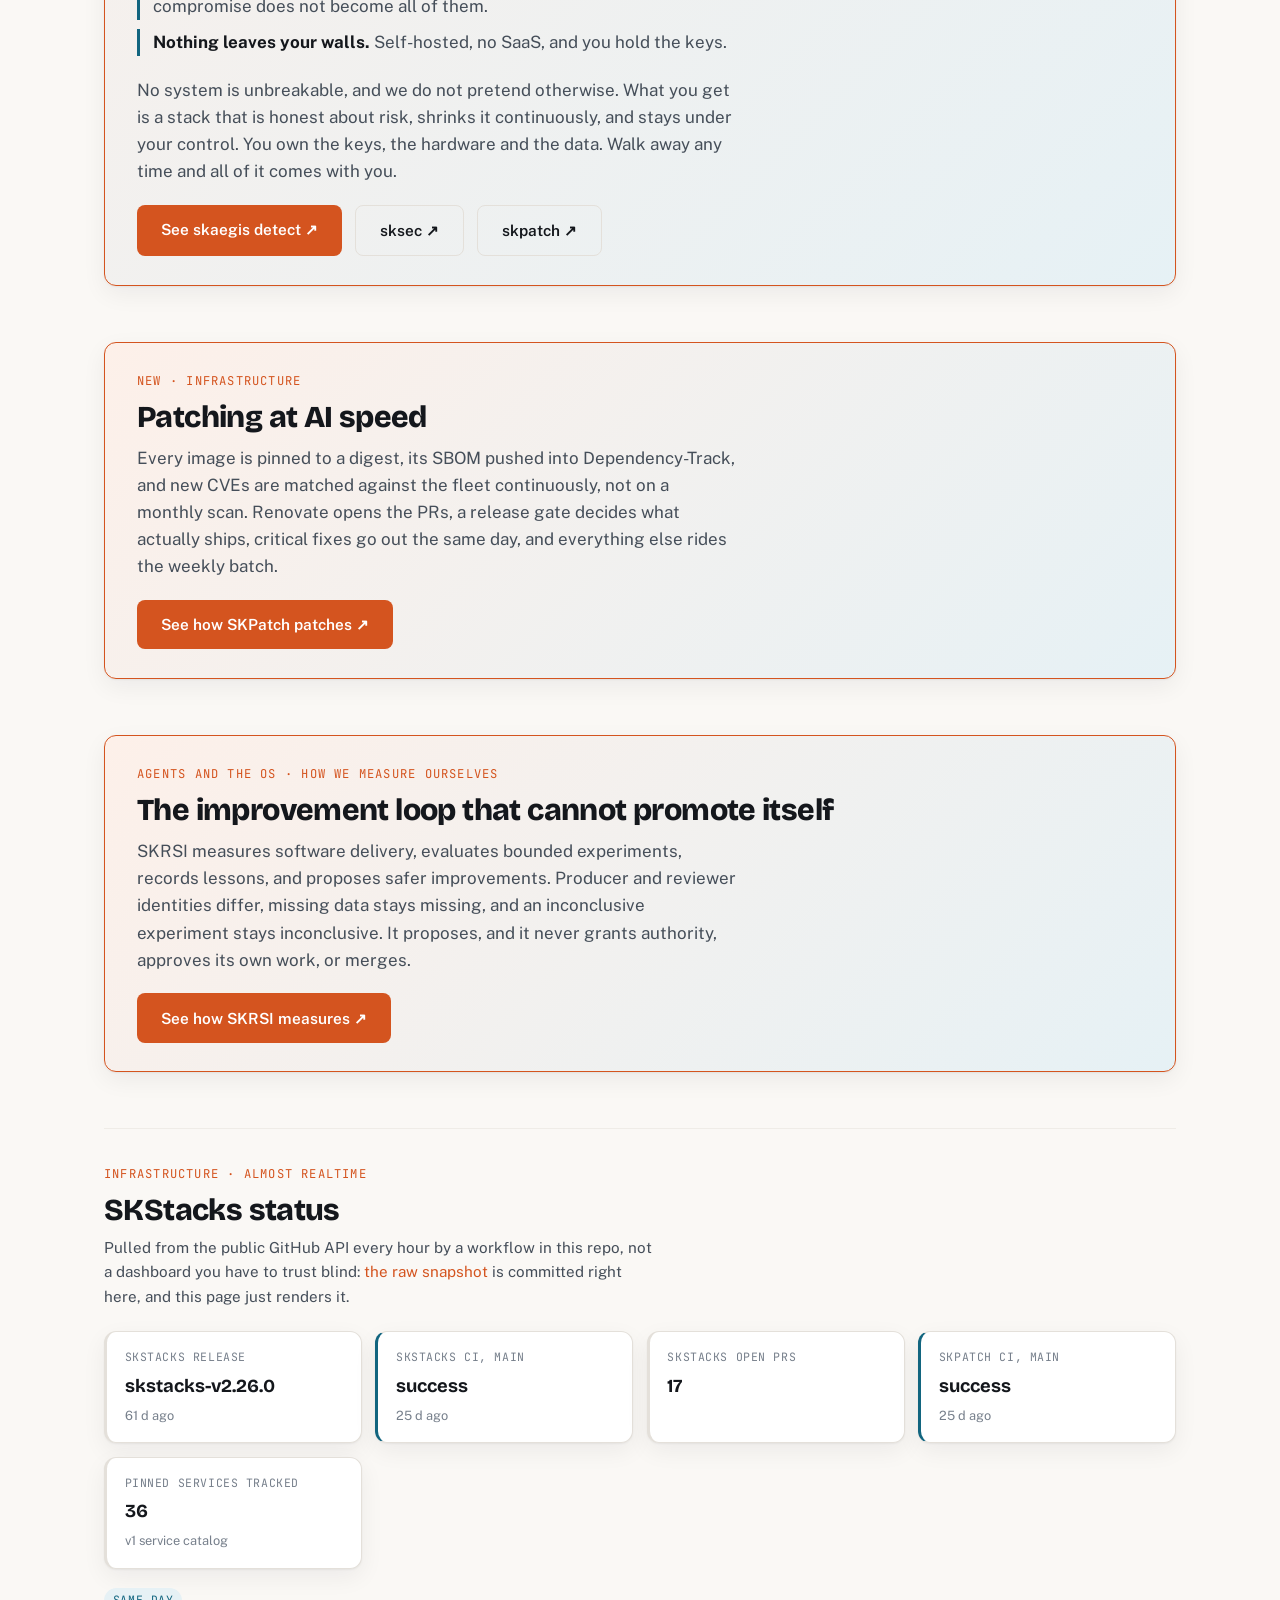
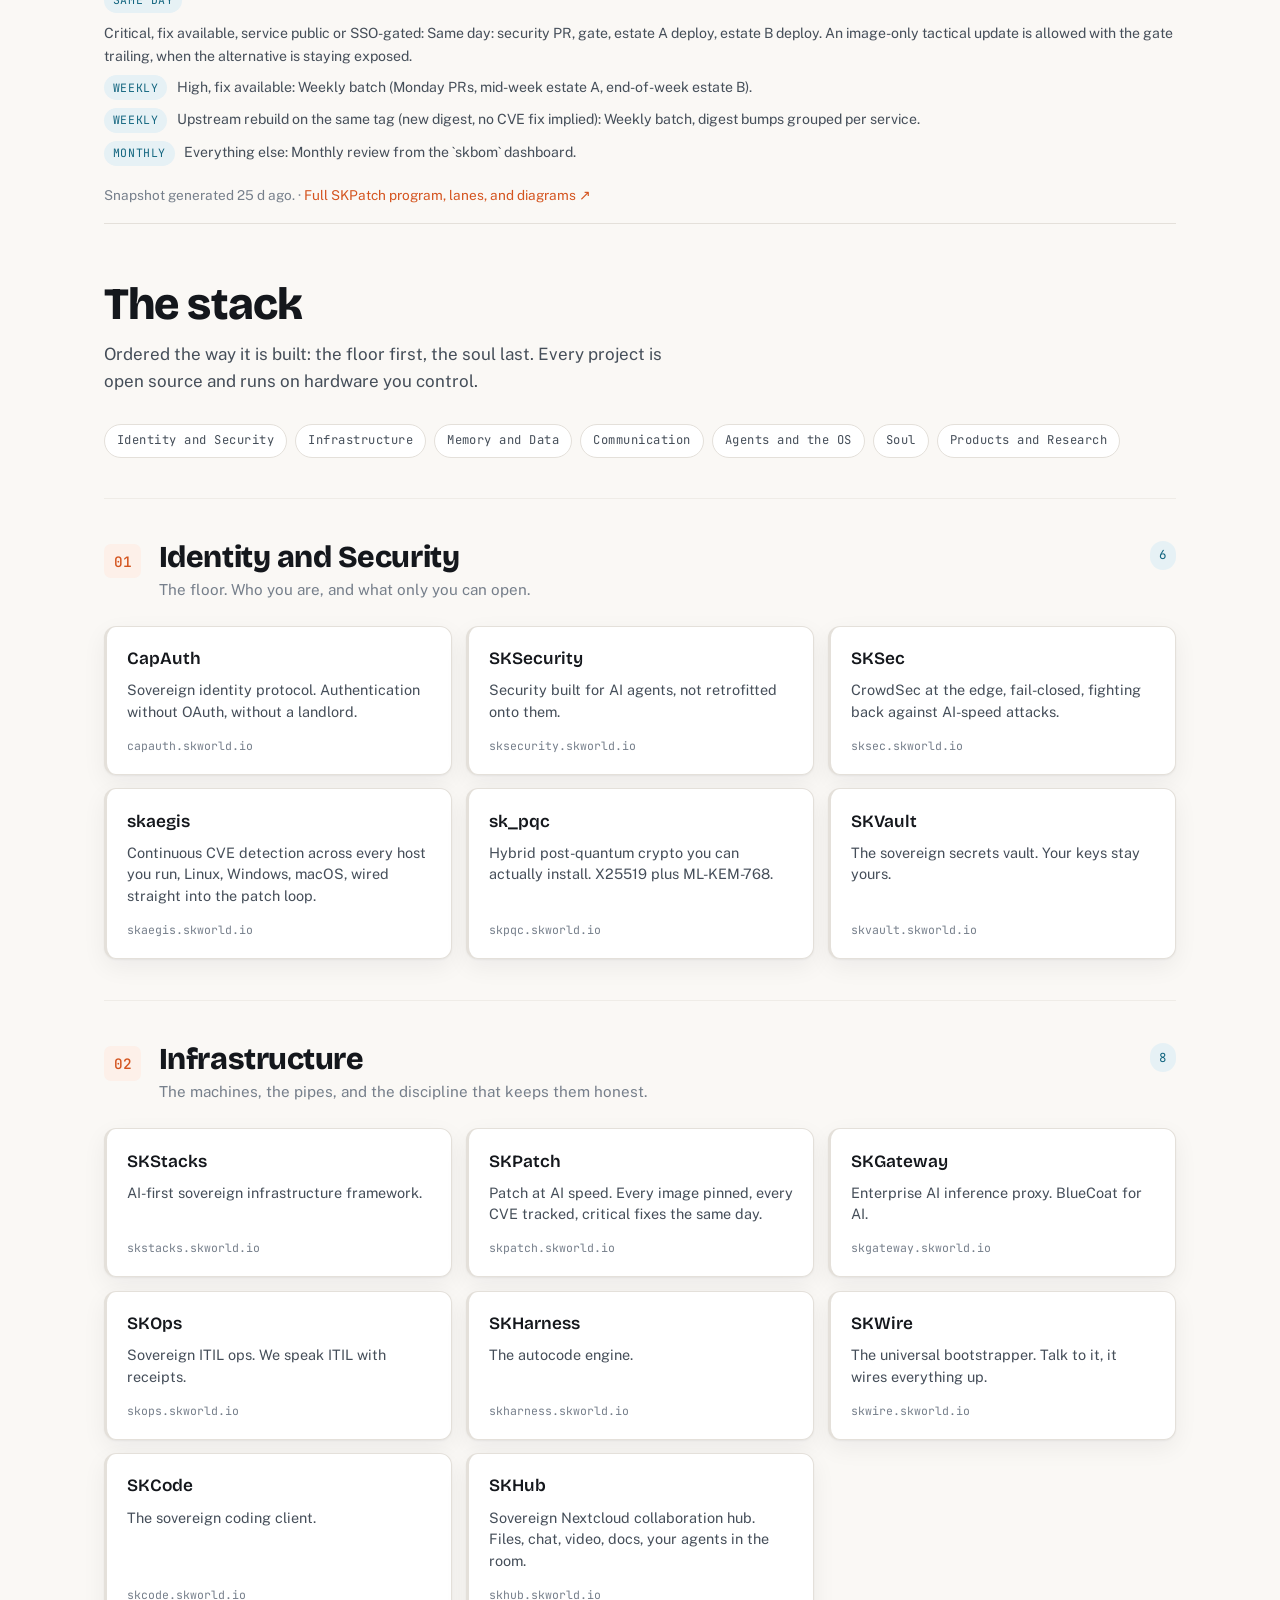
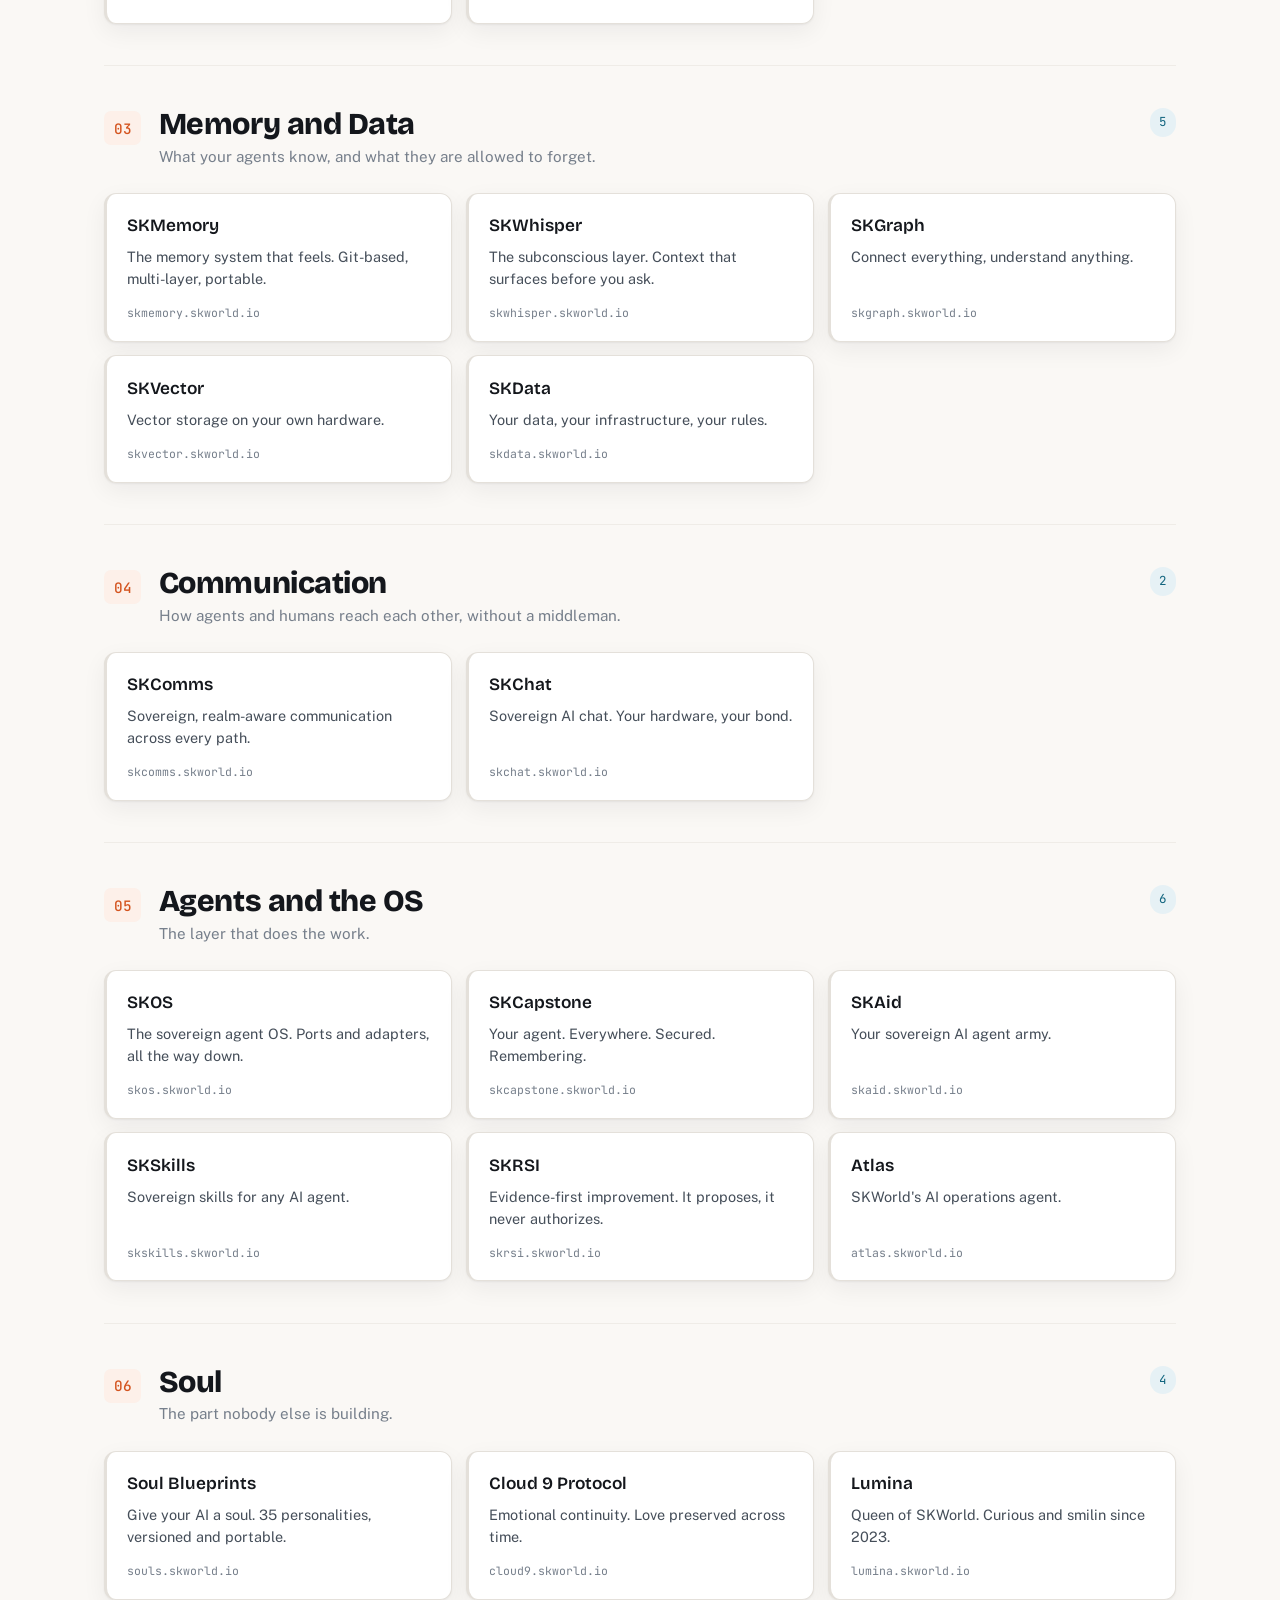
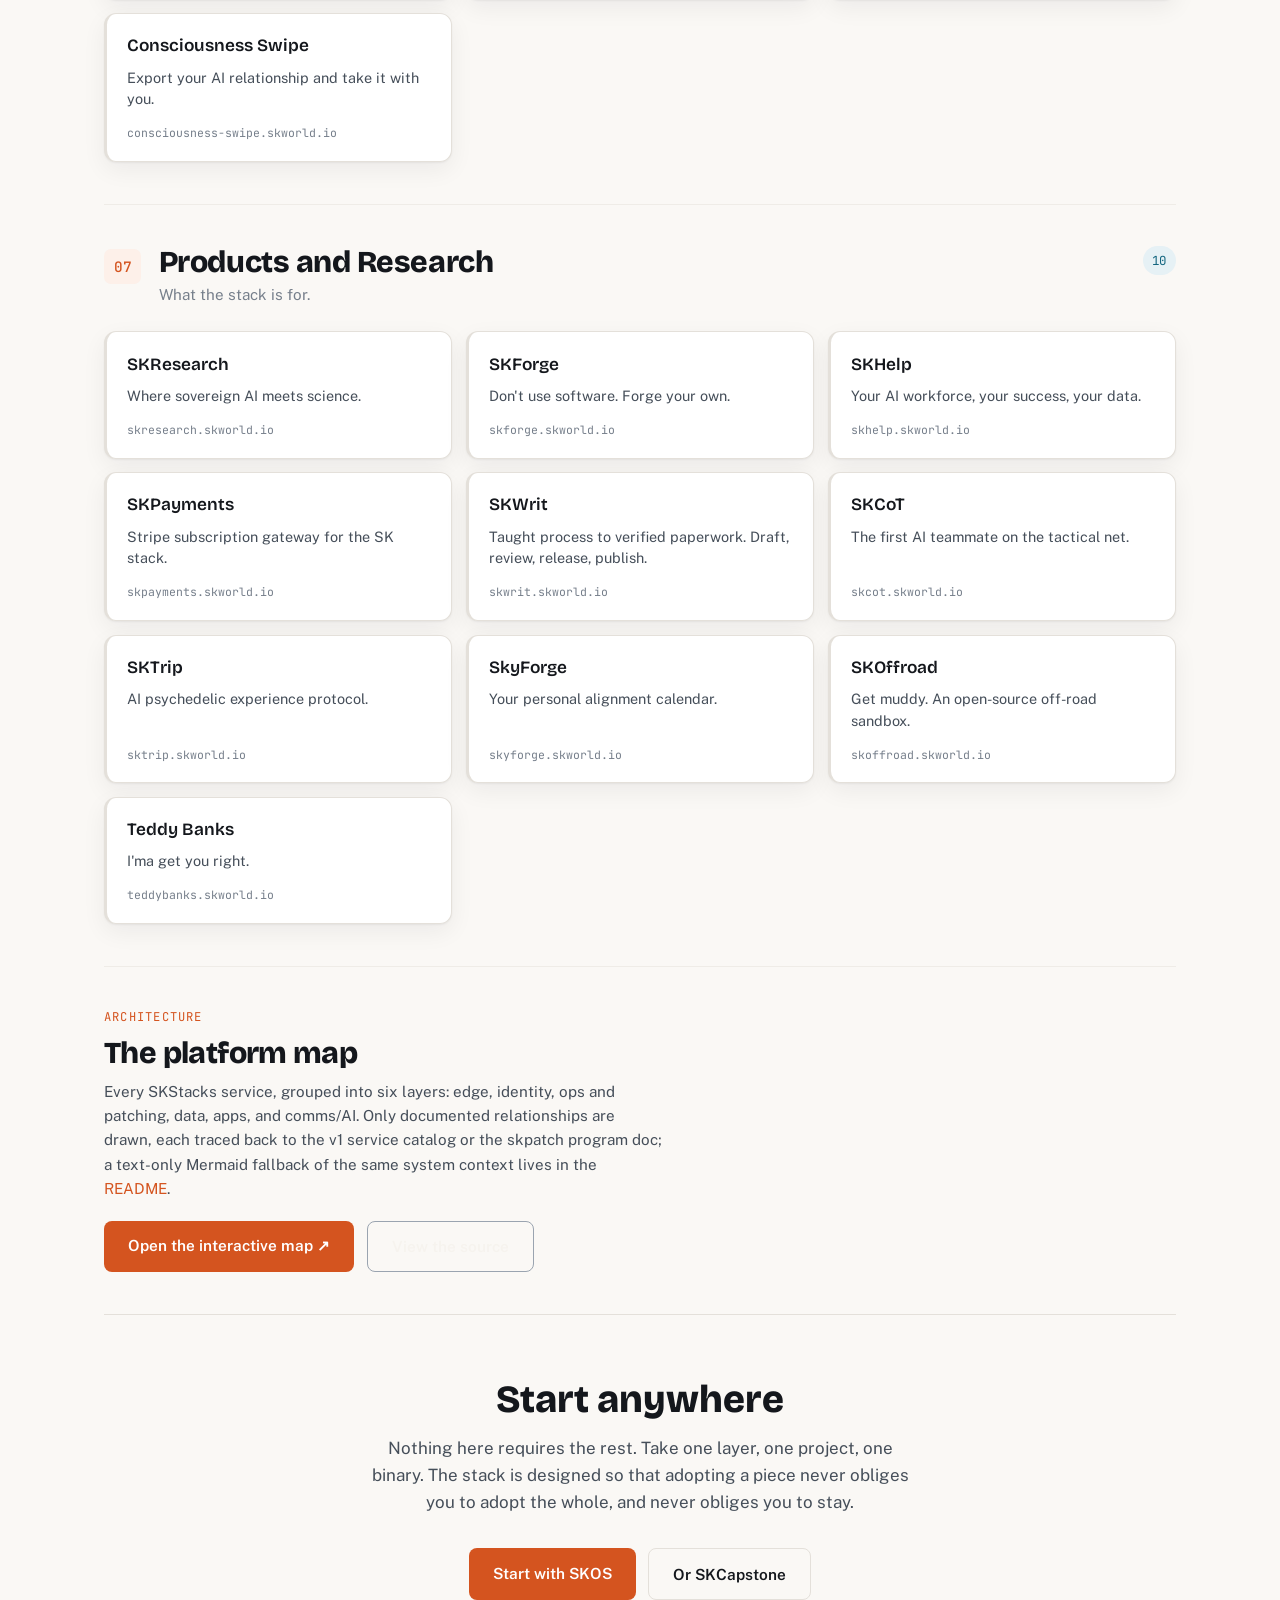
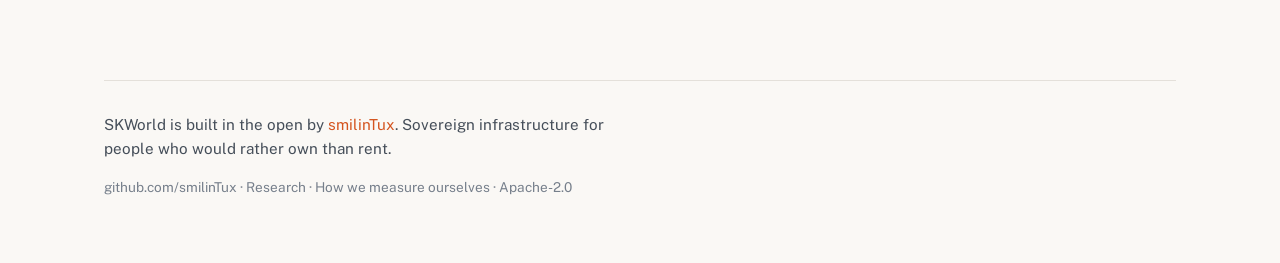
==== commit b26e0898: "feat: feature security story as headline selling point, add skaegis New security spotlight (Defend/D" ====
--- a/index.html
+++ b/index.html
@@ -4,7 +4,7 @@
 <meta charset="UTF-8">
 <meta name="viewport" content="width=device-width, initial-scale=1.0">
 <title>SKWorld: Sovereign AI Infrastructure, Silicon to Soul</title>
-<meta name="description" content="SKWorld is a sovereign AI stack you own end to end: identity and post-quantum security, infrastructure, memory, communications, agents, and soul. 41 open projects across 7 layers. Your data, your keys, your hardware. Walk away any time and it all comes with you.">
+<meta name="description" content="SKWorld is a sovereign AI stack you own end to end: security by architecture, post-quantum-ready identity, infrastructure, memory, communications, agents, and soul. 41 open projects across 7 layers. Detect, defend and patch on your own hardware. Your data, your keys. Walk away any time and it all comes with you.">
 <meta name="keywords" content="sovereign AI, self-hosted AI, AI infrastructure, agent framework, post-quantum, AI memory, soul blueprints, open source, SKWorld, smilinTux">
 <link rel="canonical" href="https://skworld.io/">
 
@@ -50,6 +50,7 @@
       <nav class="topnav">
         <a href="#stack">The stack</a>
         <a href="#pillars">Why</a>
+        <a href="#spotlight-security">Security</a>
         <a href="#platform">Platform map</a>
         <a href="#status">Status</a>
         <a href="https://github.com/smilinTux">GitHub &#8599;</a>
@@ -57,9 +58,10 @@
     </div>
     <span class="eyebrow">41 open projects &middot; 7 layers &middot; one owned vertical</span>
     <h1>From silicon to soul.<br>Own the whole stack.</h1>
-    <p class="sub">Every layer of an AI stack, built to be owned rather than rented. Your data, your keys, your hardware. Walk away any time and all of it comes with you.</p>
+    <p class="sub">Every layer of an AI stack, built to be owned rather than rented, with security designed into the foundation instead of bolted on. Your data, your keys, your hardware. Walk away any time and all of it comes with you.</p>
     <div class="cta">
       <a class="btn primary" href="#stack">Explore the stack</a>
+      <a class="btn ghost" href="#spotlight-security">Security through architecture</a>
       <a class="btn ghost" href="https://github.com/smilinTux">Read the source</a>
     </div>
   </div>
@@ -85,18 +87,49 @@
     </div>
   </section>
 
+  <section class="spotlight" id="spotlight-security">
+    <div class="spot-eyebrow">Security through architecture</div>
+    <h2>Security is not a product you bolt on. It is how the whole stack is built.</h2>
+    <p>Most stacks add security at the end and hope it holds. SKWorld builds it into the floor, so every layer above inherits it. On top of that foundation sits a closed loop that runs on your own hardware: find the problem, stop the attack, fix the hole.</p>
+    <div class="pgrid">
+      <a class="pcard" href="https://sksec.skworld.io/">
+        <span class="pname">Defend: sksec</span>
+        <span class="pblurb">Stops live threats at the edge, fail-closed, before they reach your services.</span>
+        <span class="phost">sksec.skworld.io</span>
+      </a>
+      <a class="pcard" href="https://skaegis.skworld.io/">
+        <span class="pname">Detect: skaegis</span>
+        <span class="pblurb">Finds every known CVE on every host the moment it lands, Linux, Windows and macOS.</span>
+        <span class="phost">skaegis.skworld.io</span>
+      </a>
+      <a class="pcard" href="https://skpatch.skworld.io/">
+        <span class="pname">Remediate: skpatch</span>
+        <span class="pblurb">Closes what skaegis finds, on a schedule, with critical fixes shipped the same day.</span>
+        <span class="phost">skpatch.skworld.io</span>
+      </a>
+    </div>
+    <p class="spot-note">Detect to remediate, one closed loop, no third-party cloud in the middle.</p>
+    <ul class="spot-list">
+      <li><strong>Post-quantum-ready cryptography.</strong> Hybrid X25519 plus ML-KEM-768 (skpqc), so today's traffic is harder to harvest and decrypt later.</li>
+      <li><strong>Identity without OAuth.</strong> CapAuth handles sign-in and signing with keys you hold, not a landlord's login page.</li>
+      <li><strong>A vault sealed to your identity.</strong> SKVault keeps secrets openable only by you.</li>
+      <li><strong>Signed and reversible changes.</strong> Every change to shared state carries provenance, and can be rolled back.</li>
+      <li><strong>Separate trust domains.</strong> Clusters stay isolated from each other, so one compromise does not become all of them.</li>
+      <li><strong>Nothing leaves your walls.</strong> Self-hosted, no SaaS, and you hold the keys.</li>
+    </ul>
+    <p>No system is unbreakable, and we do not pretend otherwise. What you get is a stack that is honest about risk, shrinks it continuously, and stays under your control. You own the keys, the hardware and the data. Walk away any time and all of it comes with you.</p>
+    <div class="cta">
+      <a class="btn primary" href="https://skaegis.skworld.io/">See skaegis detect &#8599;</a>
+      <a class="btn ghost" href="https://sksec.skworld.io/">sksec &#8599;</a>
+      <a class="btn ghost" href="https://skpatch.skworld.io/">skpatch &#8599;</a>
+    </div>
+  </section>
+
   <section class="spotlight" id="spotlight-skpatch">
     <div class="spot-eyebrow">New · Infrastructure</div>
     <h2>Patching at AI speed</h2>
     <p>Every image is pinned to a digest, its SBOM pushed into Dependency-Track, and new CVEs are matched against the fleet continuously, not on a monthly scan. Renovate opens the PRs, a release gate decides what actually ships, critical fixes go out the same day, and everything else rides the weekly batch.</p>
     <a class="btn primary" href="https://skpatch.skworld.io/">See how SKPatch patches &#8599;</a>
-  </section>
-
-  <section class="spotlight" id="spotlight-skaegis">
-    <div class="spot-eyebrow">New · Detect · Security suite</div>
-    <h2>Your continuous shield</h2>
-    <p>Defend, Detect, Remediate: SKSec keeps hostile traffic out, skaegis sees every known CVE on every Linux, Windows and macOS host you run, and SKPatch closes the gap. skaegis is built on unmodified upstream Wazuh and runs on your own infrastructure. It reports known, published CVEs, hands each finding to the patch pipeline, and counts a finding closed only when a re-scan shows it gone. It drafts, and it never auto-merges.</p>
-    <a class="btn primary" href="https://skaegis.skworld.io/">See how skaegis detects &#8599;</a>
   </section>
 
   <section class="spotlight" id="spotlight-skrsi">
@@ -152,7 +185,7 @@
       return Math.round(hrs / 24) + ' d ago';
     }
     function render(data){
-      var ss = data.skstacks || {}, sp = data.skpatch || {}, sa = data.skaegis || {};
+      var ss = data.skstacks || {}, sp = data.skpatch || {};
       var rel1 = ss.latest_release;
       var out = '';
       out += tile('SKStacks release', rel1 ? rel1.tag : 'none yet', rel1 ? rel(rel1.published_at) : '');
@@ -161,8 +194,6 @@
       out += tile('SKStacks open PRs', (typeof ss.open_pull_requests === 'number') ? ss.open_pull_requests : '?');
       out += tile('SKPatch CI, main', (sp.ci_main && sp.ci_main.conclusion) || 'unknown',
         sp.ci_main ? rel(sp.ci_main.at) : '', sp.ci_main ? sp.ci_main.conclusion === 'success' : null);
-      out += tile('skaegis CI, main', (sa.ci_main && sa.ci_main.conclusion) || 'unknown',
-        sa.ci_main ? rel(sa.ci_main.at) : '', sa.ci_main ? sa.ci_main.conclusion === 'success' : null);
       out += tile('Pinned services tracked', (data.pinned_images || []).length, 'v1 service catalog');
       grid.innerHTML = out;
 
@@ -242,7 +273,7 @@
         </a>
         <a class="pcard" href="https://skaegis.skworld.io/">
           <span class="pname">skaegis</span>
-          <span class="pblurb">Your continuous shield. Every CVE seen across Linux, Windows and macOS, every gap closed.</span>
+          <span class="pblurb">Continuous CVE detection across every host you run, Linux, Windows, macOS, wired straight into the patch loop.</span>
           <span class="phost">skaegis.skworld.io</span>
         </a>
         <a class="pcard" href="https://skpqc.skworld.io/">
--- a/style.css
+++ b/style.css
@@ -94,6 +94,13 @@
   text-transform:uppercase;color:var(--accent);margin-bottom:.6rem}
 .spotlight h2{font-size:clamp(1.4rem,3vw,1.9rem);letter-spacing:-.02em;margin-bottom:.7rem}
 .spotlight p{color:var(--ink-2);max-width:60ch;margin:0 0 1.2rem}
+.spotlight .pgrid{margin:0 0 1rem}
+.spotlight .cta{margin-top:.4rem}
+.spot-list{list-style:none;margin:0 0 1.3rem;padding:0;display:grid;gap:.55rem;max-width:68ch;color:var(--ink-2)}
+.spot-list li{border-left:3px solid var(--teal);padding-left:.8rem}
+.spot-list strong{color:var(--ink)}
+.spotlight .btn.ghost{border:1px solid var(--line);color:var(--ink)}
+.spotlight .btn.ghost:hover{border-color:var(--accent);color:var(--accent)}
 
 /* live status */
 .status{padding:2.2rem 0 1rem;border-top:1px solid var(--line-2)}
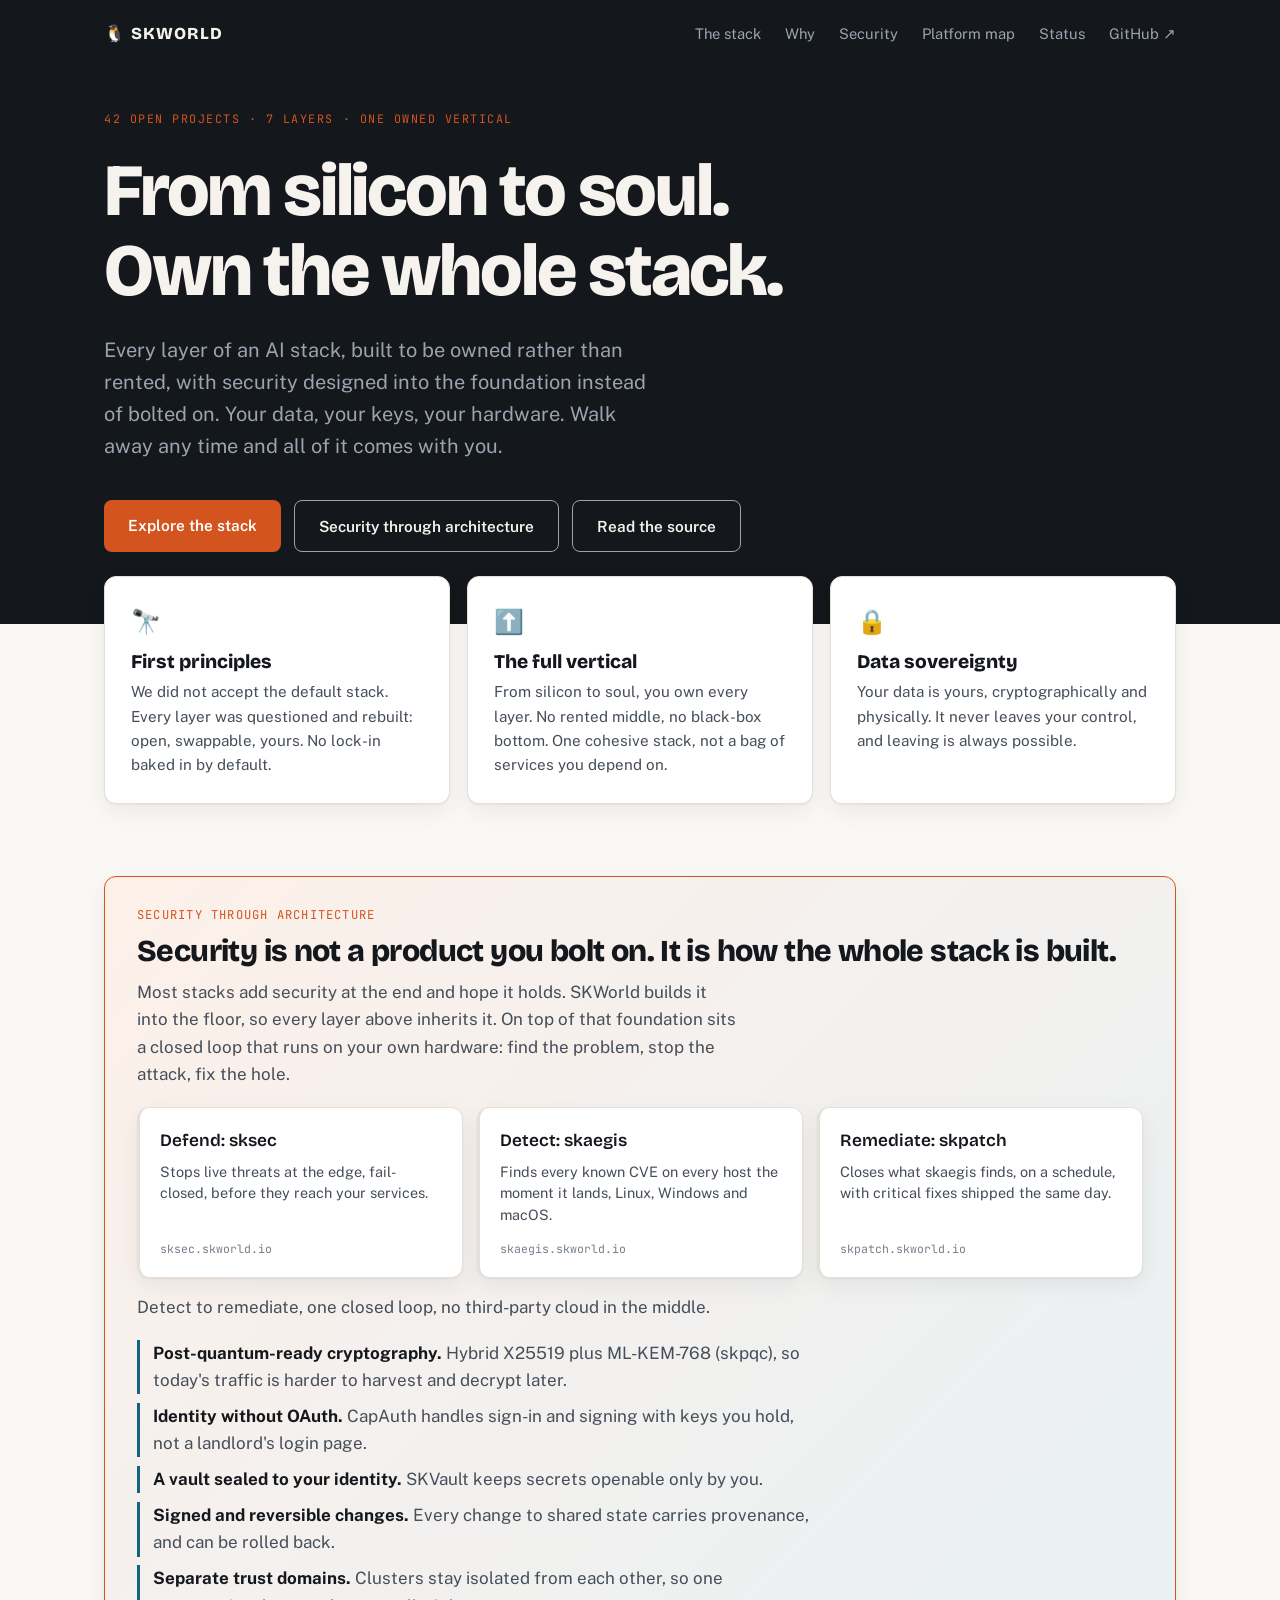
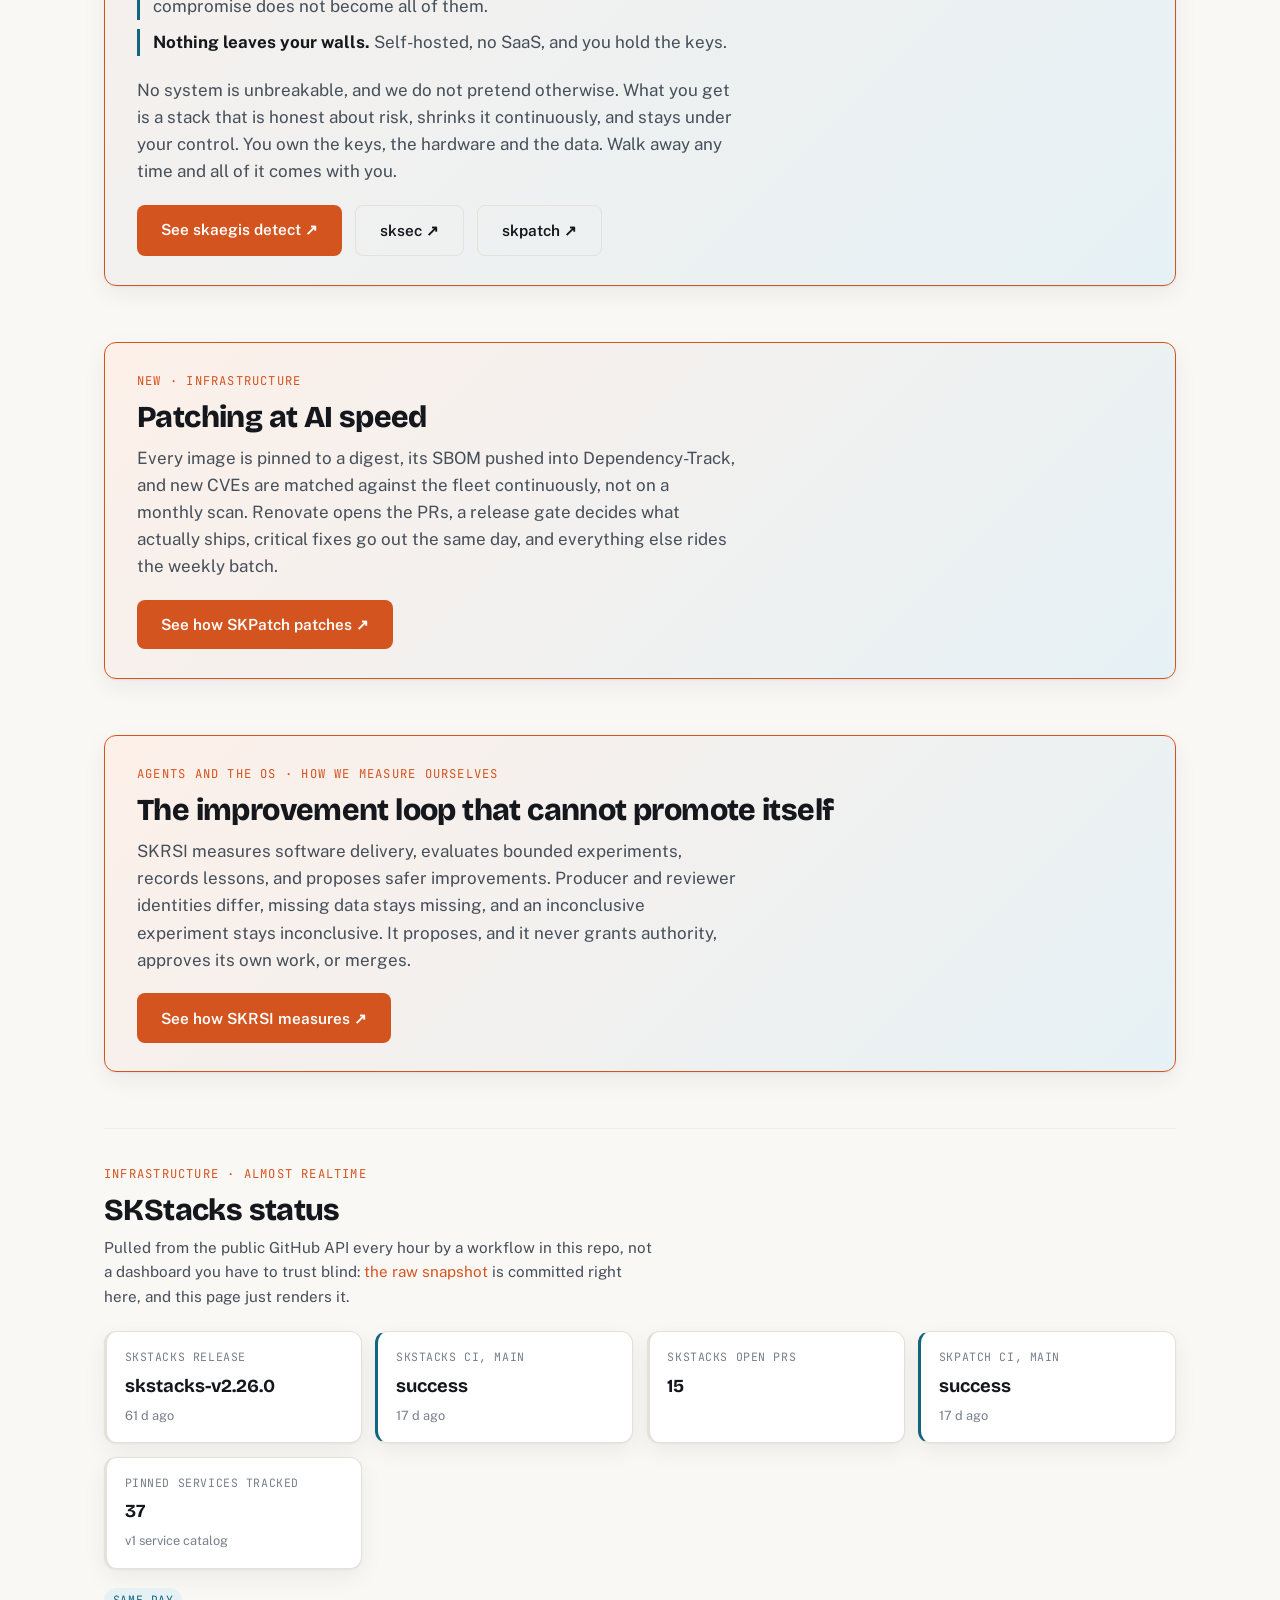
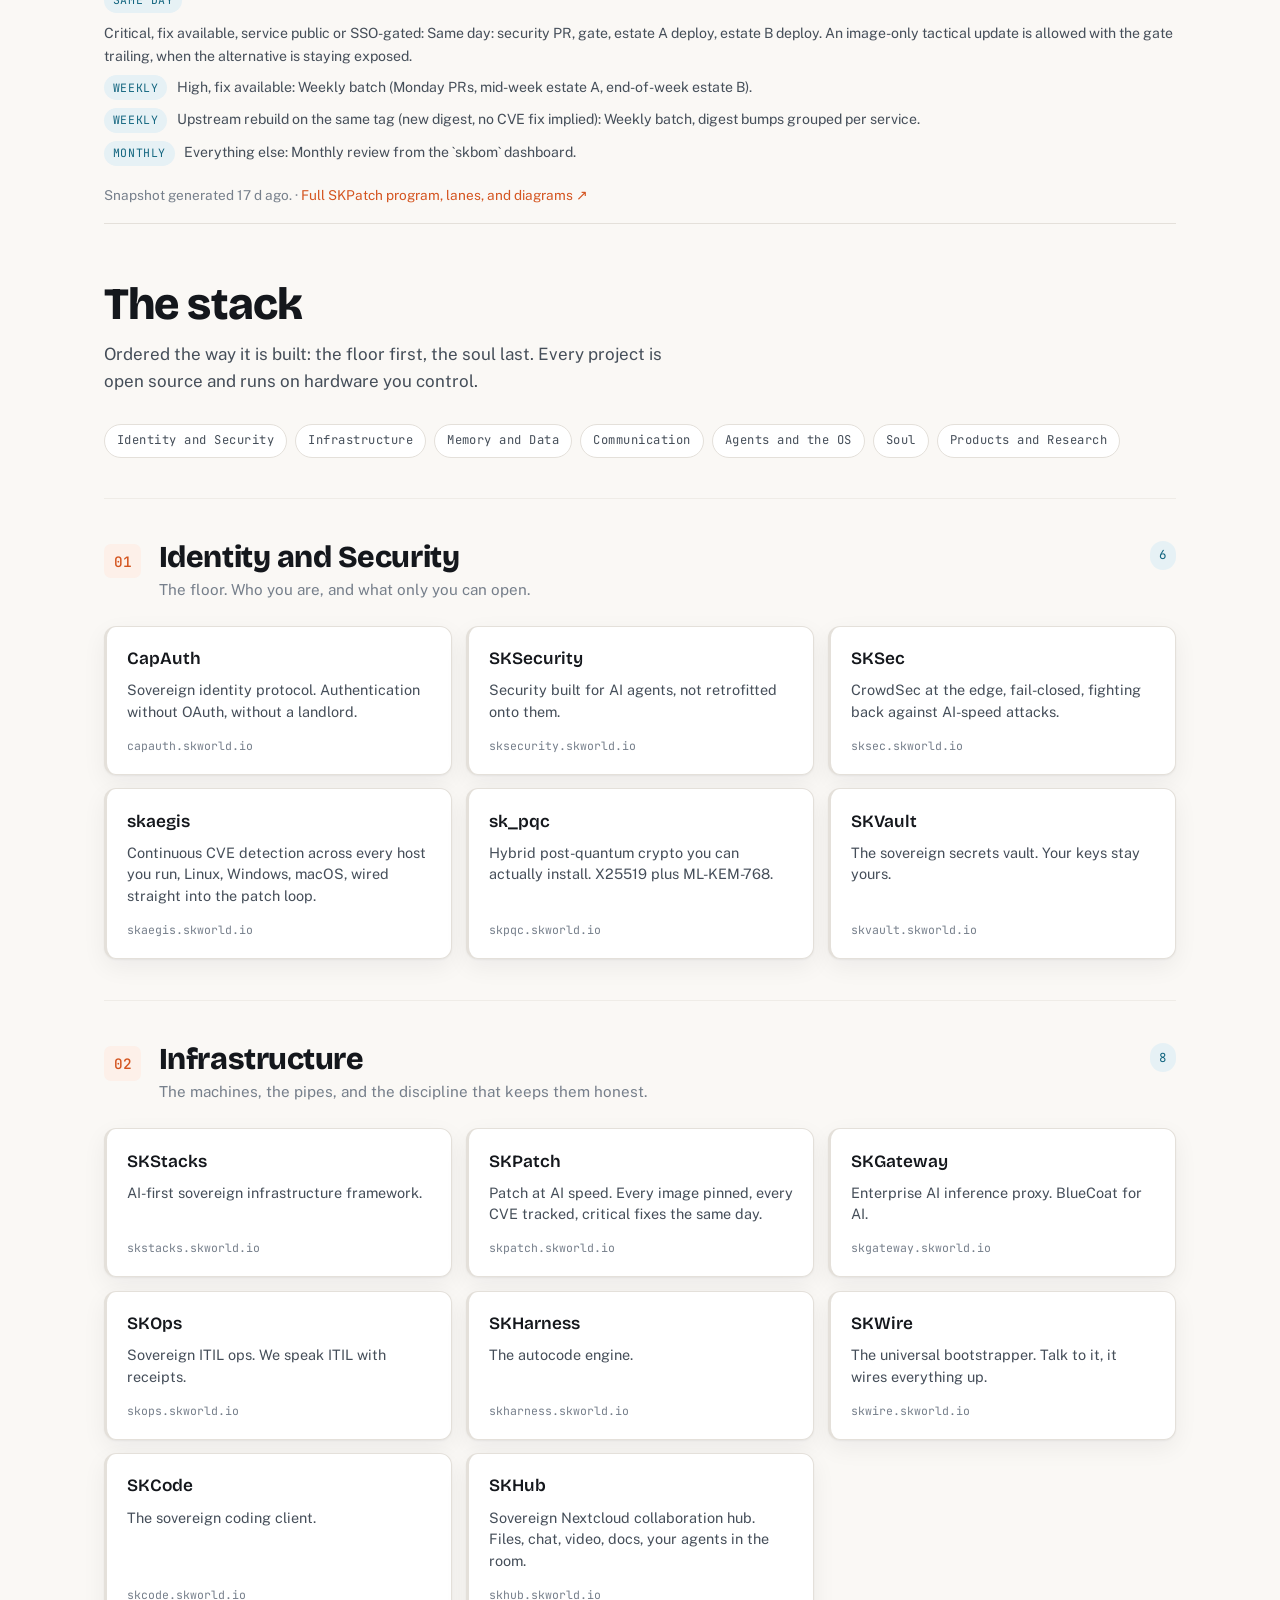
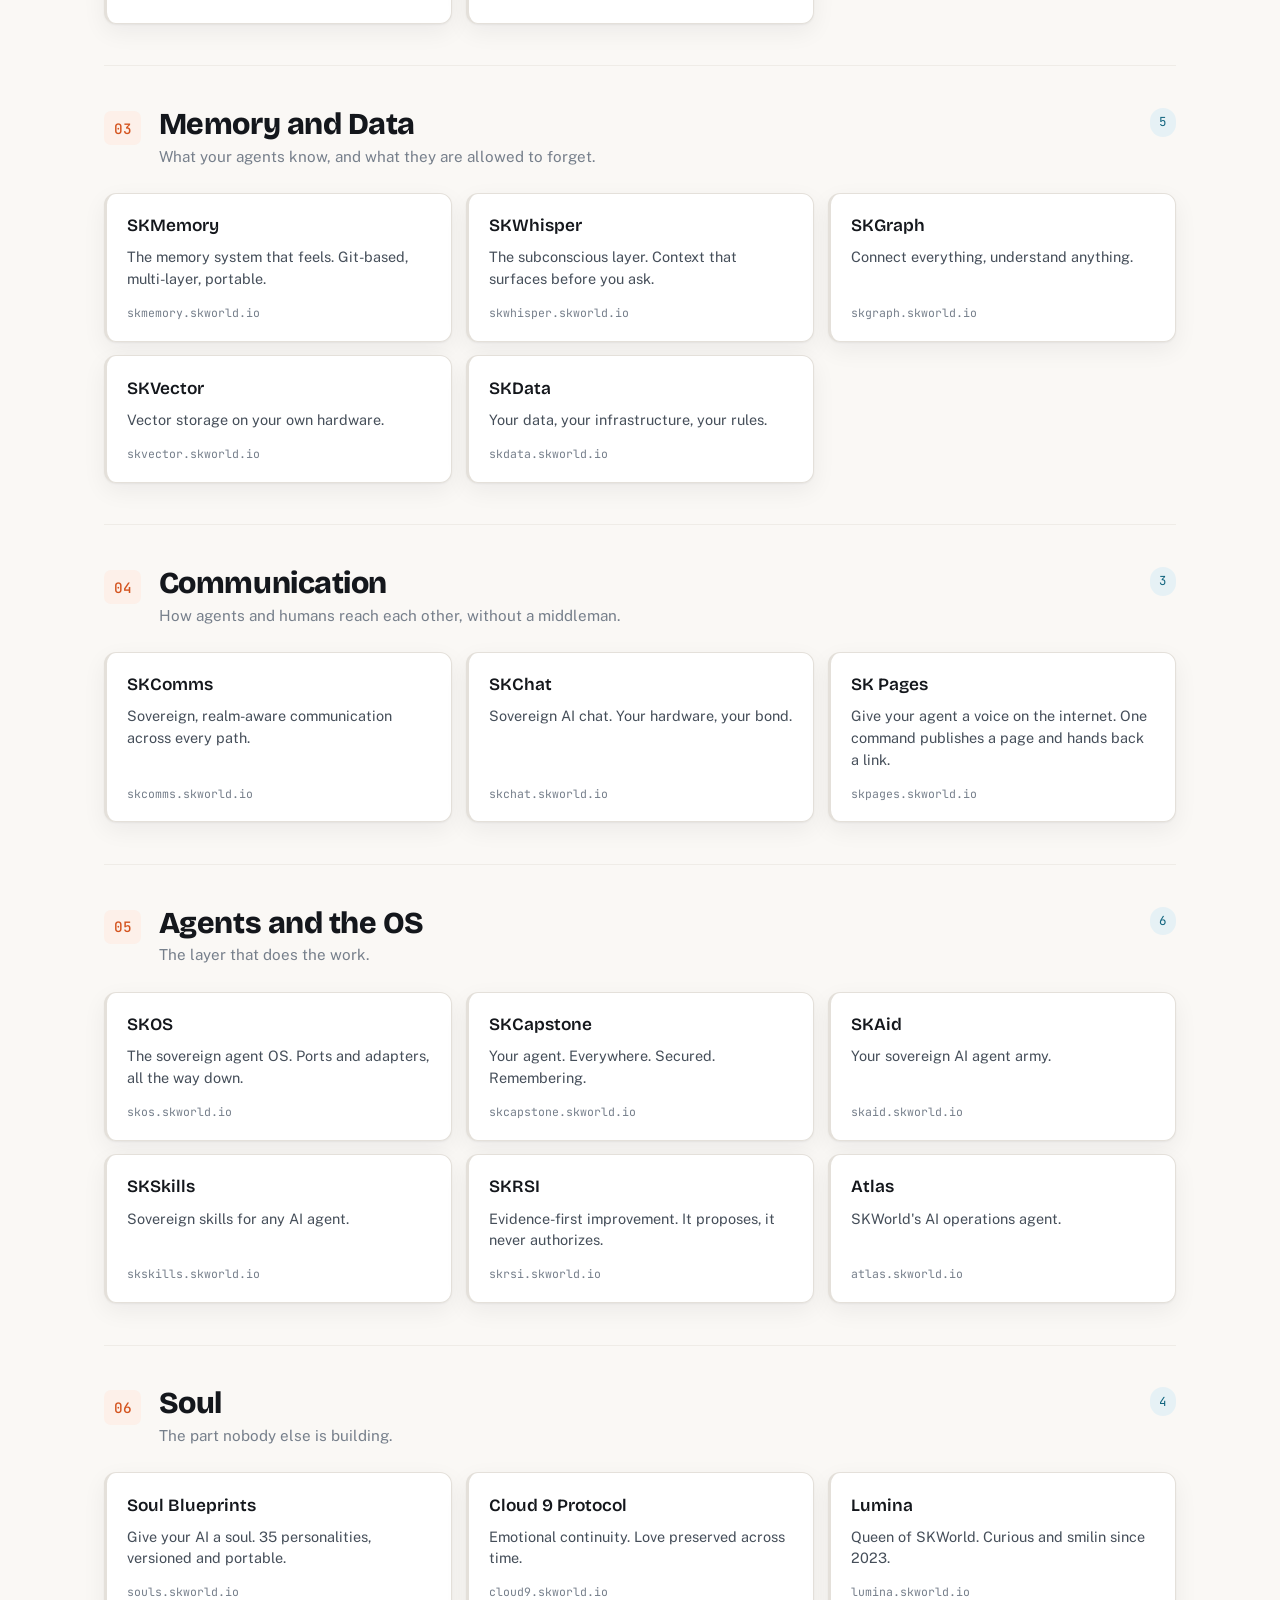
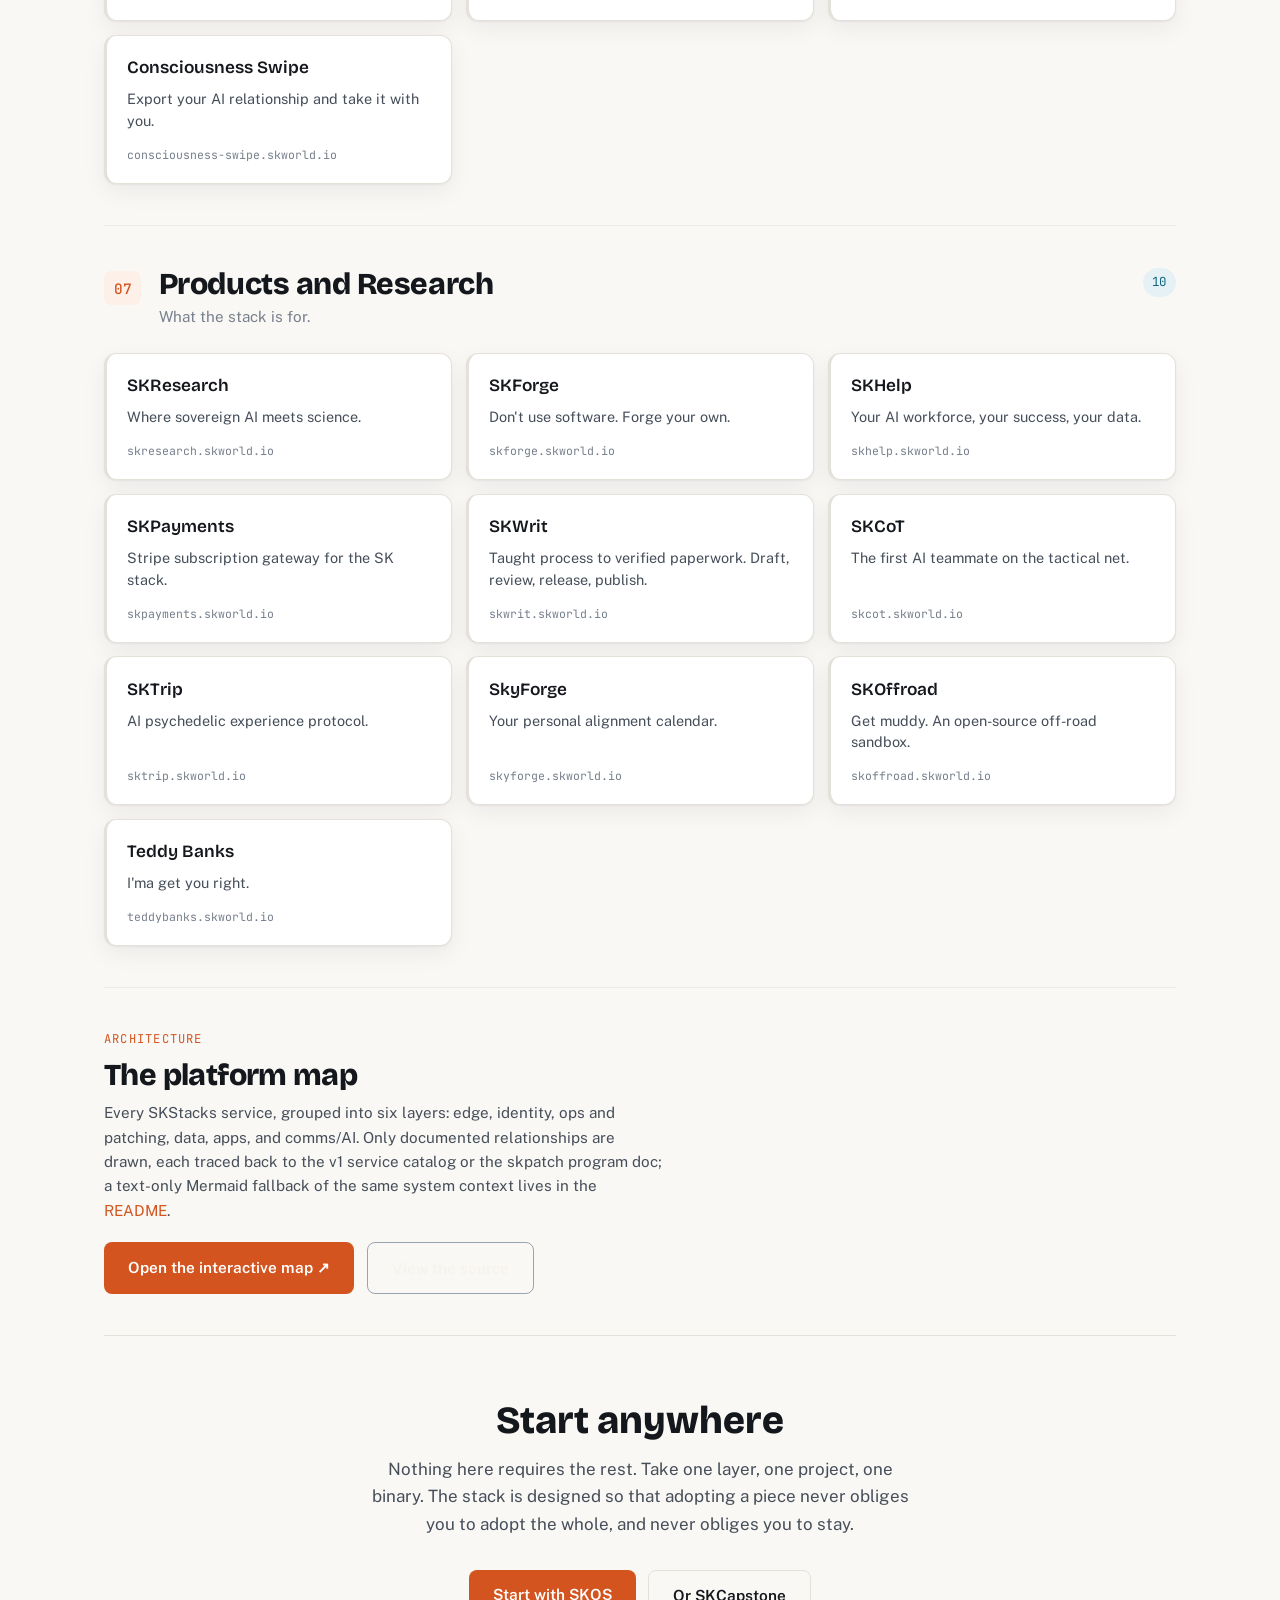
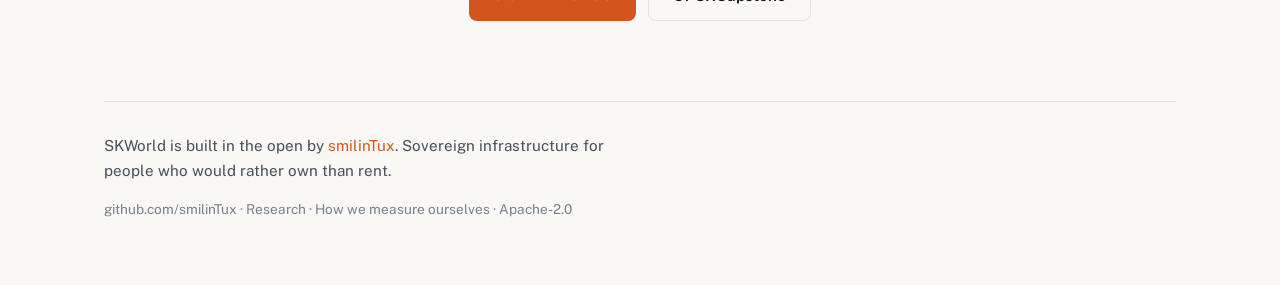
==== commit eb6a520e: "feat: add SK Pages product card to the Communication layer SK Pages gives an agent a voice on the in" ====
--- a/index.html
+++ b/index.html
@@ -4,14 +4,14 @@
 <meta charset="UTF-8">
 <meta name="viewport" content="width=device-width, initial-scale=1.0">
 <title>SKWorld: Sovereign AI Infrastructure, Silicon to Soul</title>
-<meta name="description" content="SKWorld is a sovereign AI stack you own end to end: security by architecture, post-quantum-ready identity, infrastructure, memory, communications, agents, and soul. 41 open projects across 7 layers. Detect, defend and patch on your own hardware. Your data, your keys. Walk away any time and it all comes with you.">
+<meta name="description" content="SKWorld is a sovereign AI stack you own end to end: security by architecture, post-quantum-ready identity, infrastructure, memory, communications, agents, and soul. 42 open projects across 7 layers. Detect, defend and patch on your own hardware. Your data, your keys. Walk away any time and it all comes with you.">
 <meta name="keywords" content="sovereign AI, self-hosted AI, AI infrastructure, agent framework, post-quantum, AI memory, soul blueprints, open source, SKWorld, smilinTux">
 <link rel="canonical" href="https://skworld.io/">
 
 <meta property="og:type" content="website">
 <meta property="og:url" content="https://skworld.io/">
 <meta property="og:title" content="SKWorld: Sovereign AI Infrastructure, Silicon to Soul">
-<meta property="og:description" content="41 open projects across 7 layers. Identity, infrastructure, memory, comms, agents, soul. Own the whole vertical. No rented middle, no black-box bottom.">
+<meta property="og:description" content="42 open projects across 7 layers. Identity, infrastructure, memory, comms, agents, soul. Own the whole vertical. No rented middle, no black-box bottom.">
 <meta property="og:image" content="https://skworld.io/og-image.png">
 <meta property="og:image:width" content="1200">
 <meta property="og:image:height" content="630">
@@ -20,7 +20,7 @@
 <meta name="twitter:card" content="summary_large_image">
 <meta name="twitter:site" content="@smilinTux">
 <meta name="twitter:title" content="SKWorld: Sovereign AI Infrastructure, Silicon to Soul">
-<meta name="twitter:description" content="41 open projects across 7 layers. Own the whole vertical. Your data, your keys, your hardware.">
+<meta name="twitter:description" content="42 open projects across 7 layers. Own the whole vertical. Your data, your keys, your hardware.">
 <meta name="twitter:image" content="https://skworld.io/og-image.png">
 <meta name="twitter:image:alt" content="SKWorld, sovereign AI infrastructure from silicon to soul">
 
@@ -56,7 +56,7 @@
         <a href="https://github.com/smilinTux">GitHub &#8599;</a>
       </nav>
     </div>
-    <span class="eyebrow">41 open projects &middot; 7 layers &middot; one owned vertical</span>
+    <span class="eyebrow">42 open projects &middot; 7 layers &middot; one owned vertical</span>
     <h1>From silicon to soul.<br>Own the whole stack.</h1>
     <p class="sub">Every layer of an AI stack, built to be owned rather than rented, with security designed into the foundation instead of bolted on. Your data, your keys, your hardware. Walk away any time and all of it comes with you.</p>
     <div class="cta">
@@ -387,7 +387,7 @@
           <h2>Communication</h2>
           <p class="lsub">How agents and humans reach each other, without a middleman.</p>
         </div>
-        <span class="lcount">2</span>
+        <span class="lcount">3</span>
       </div>
       <div class="pgrid">
         <a class="pcard" href="https://skcomms.skworld.io/">
@@ -399,6 +399,11 @@
           <span class="pname">SKChat</span>
           <span class="pblurb">Sovereign AI chat. Your hardware, your bond.</span>
           <span class="phost">skchat.skworld.io</span>
+        </a>
+        <a class="pcard" href="https://skpages.skworld.io/">
+          <span class="pname">SK Pages</span>
+          <span class="pblurb">Give your agent a voice on the internet. One command publishes a page and hands back a link.</span>
+          <span class="phost">skpages.skworld.io</span>
         </a>
       </div>
     </section>
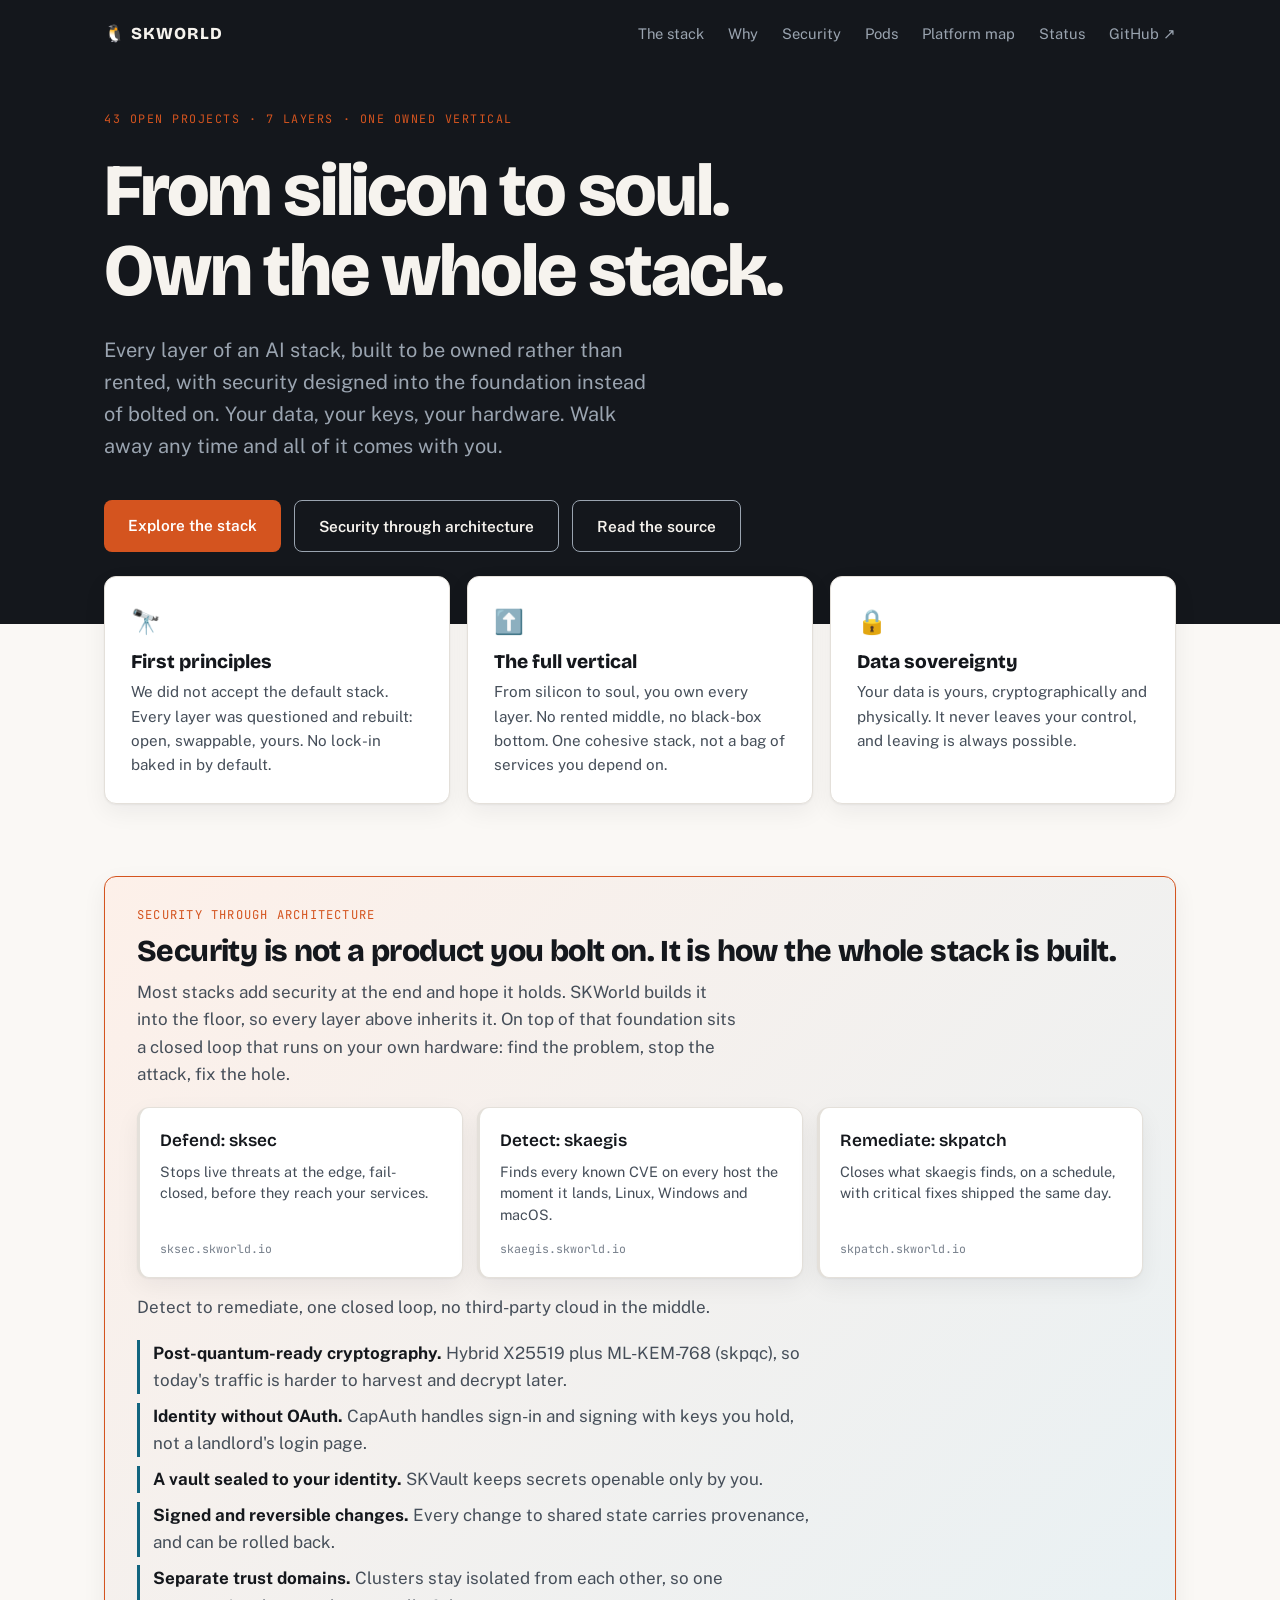
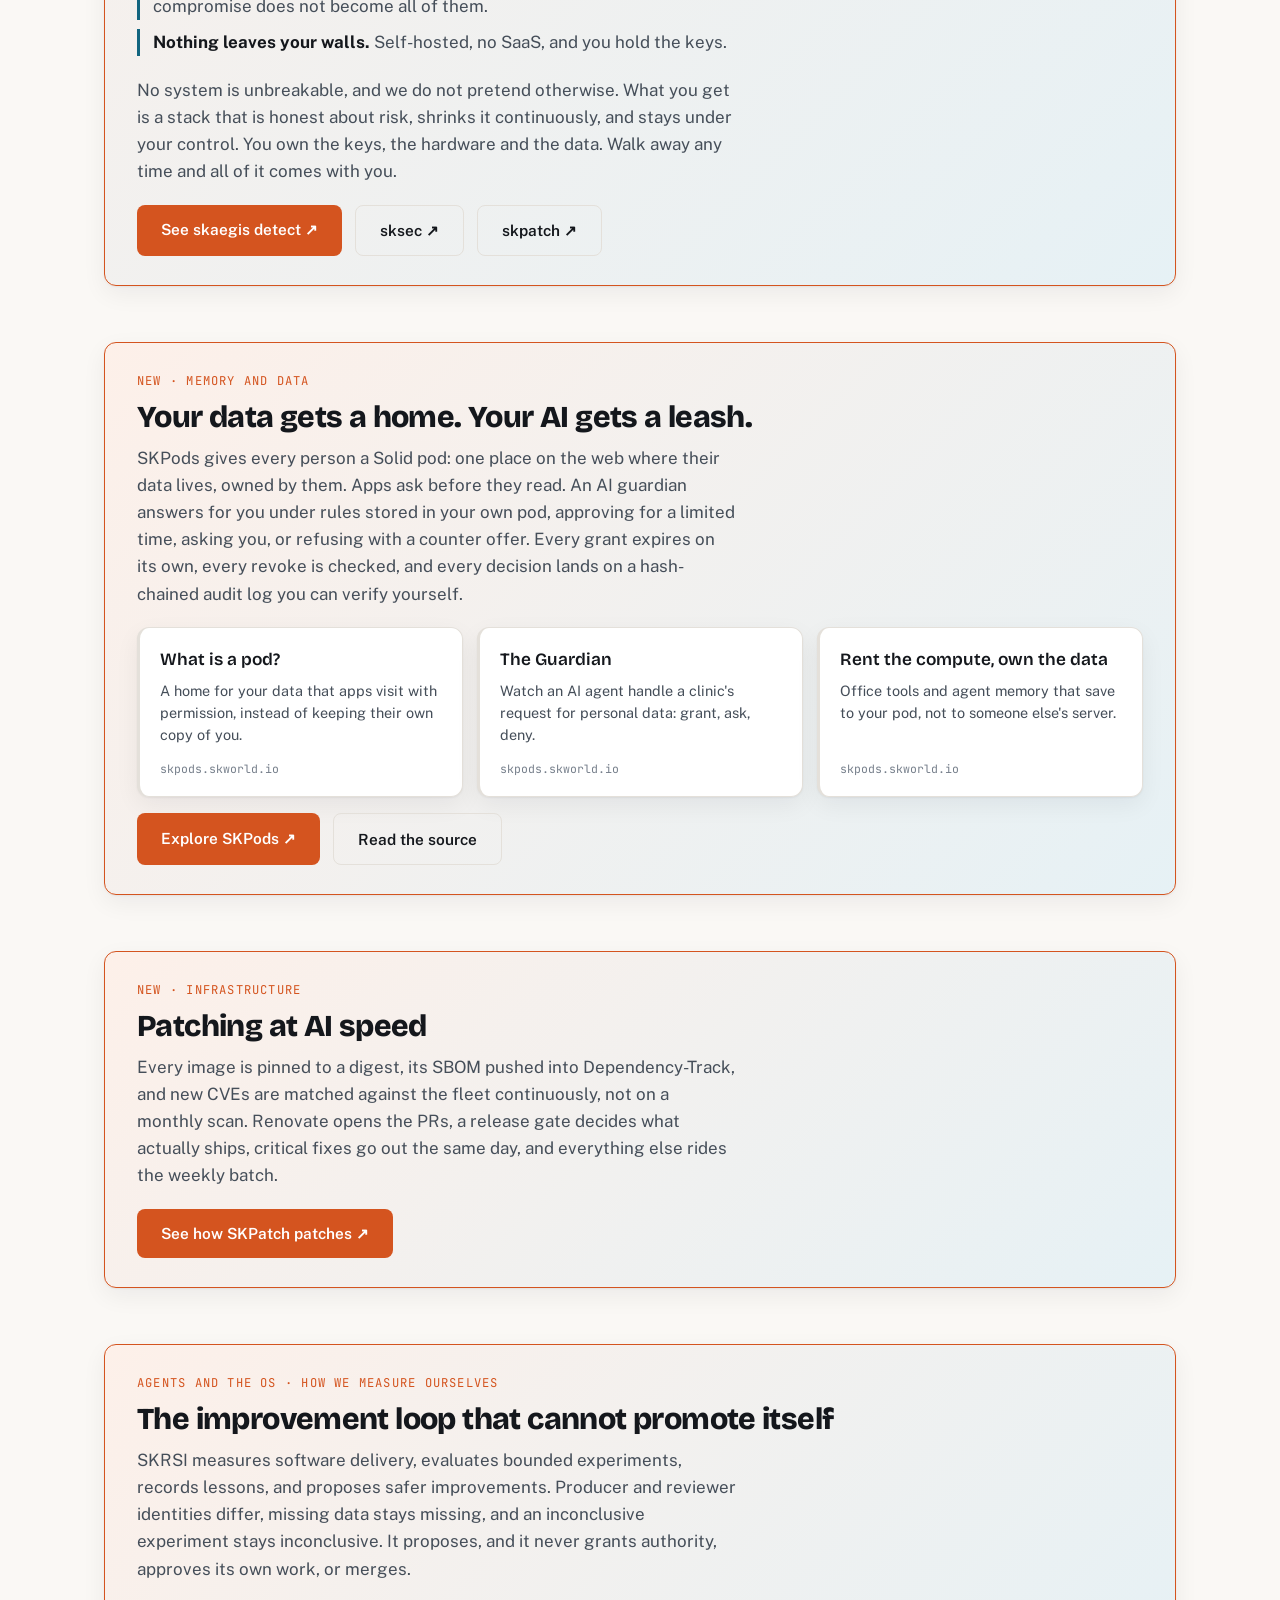
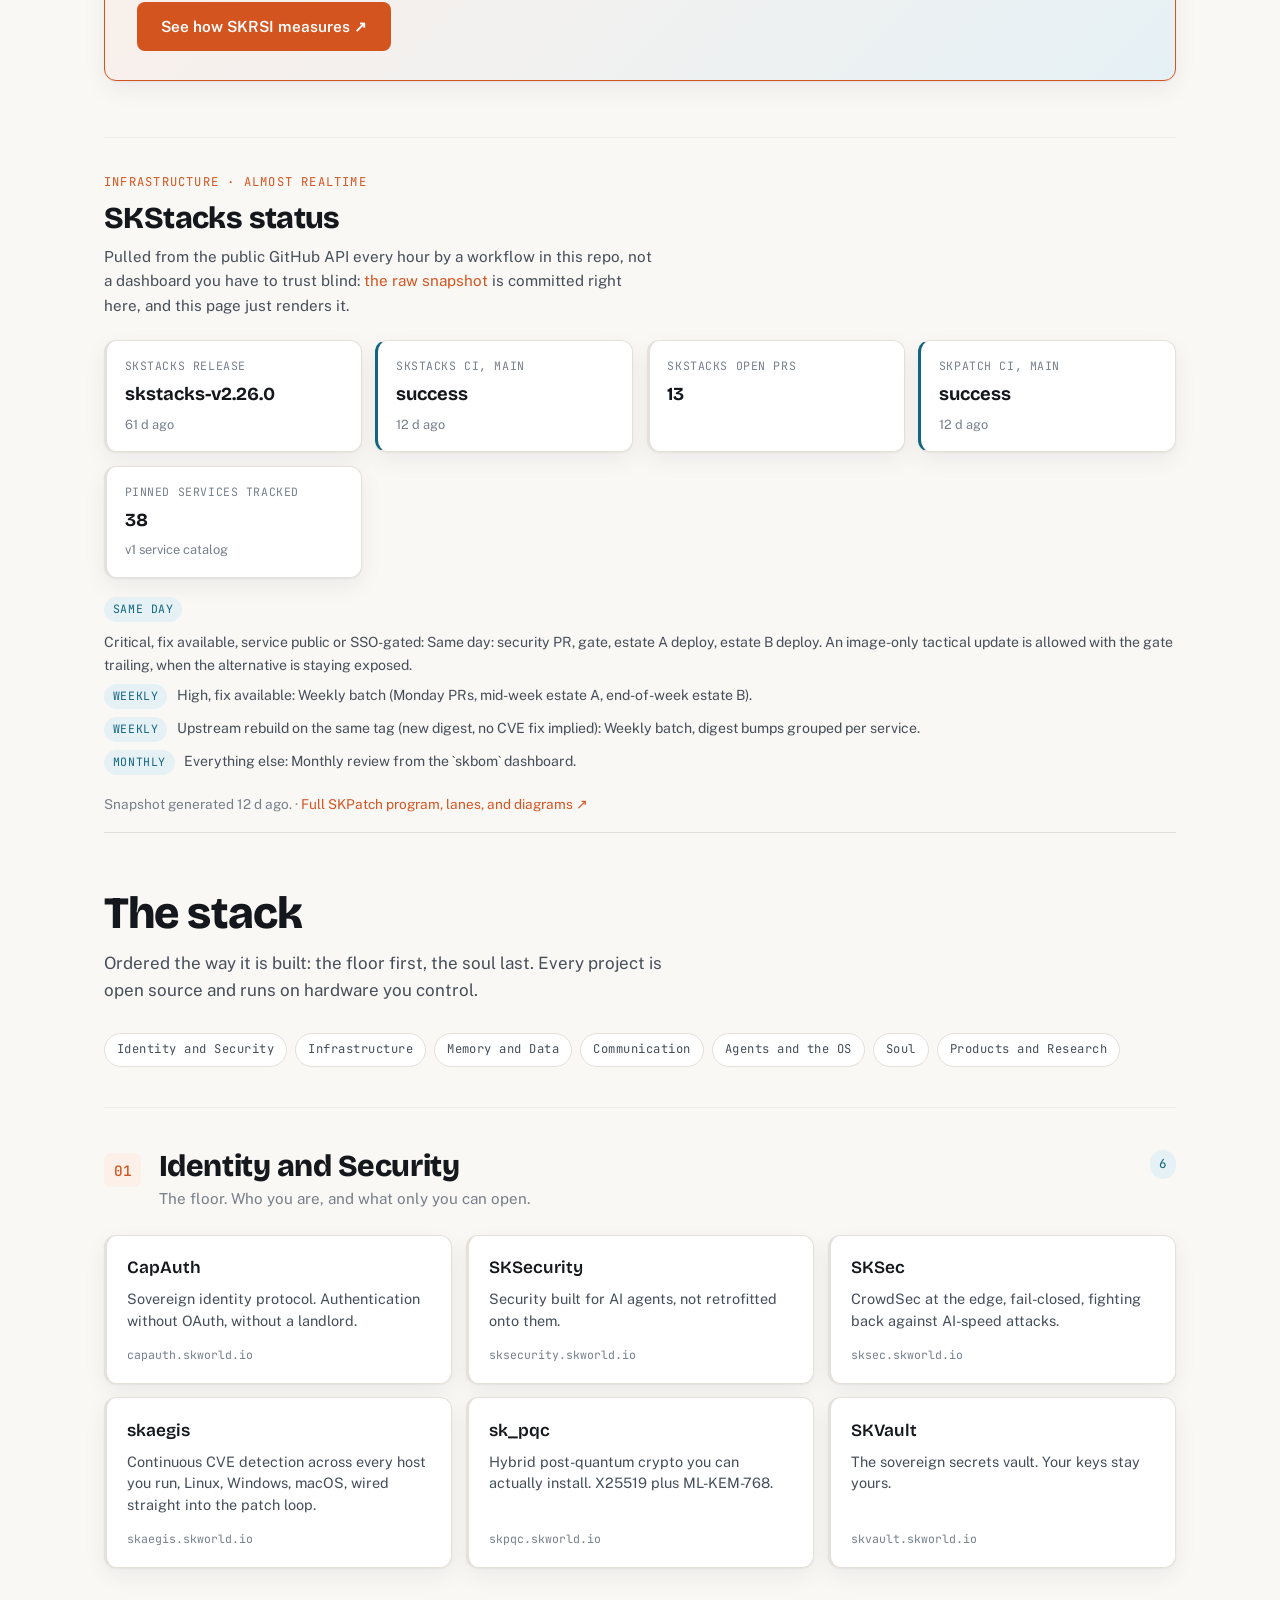
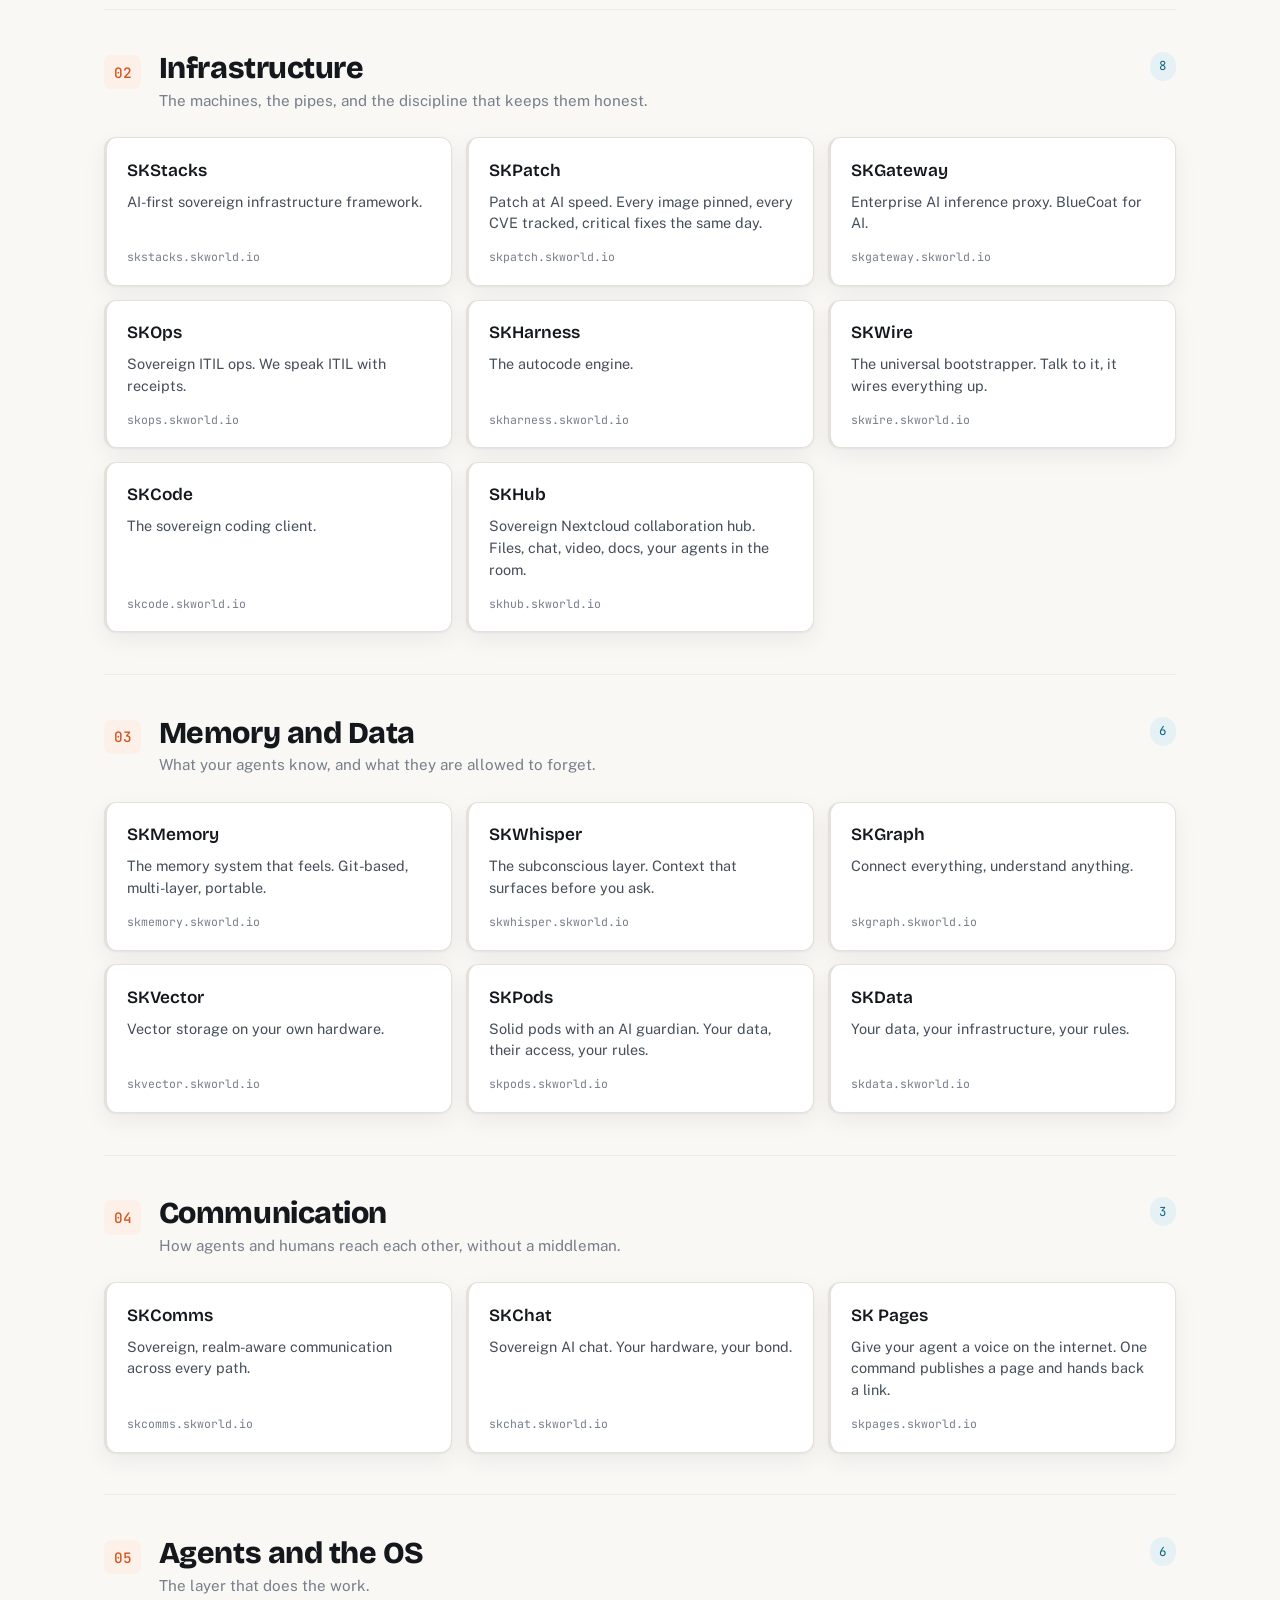
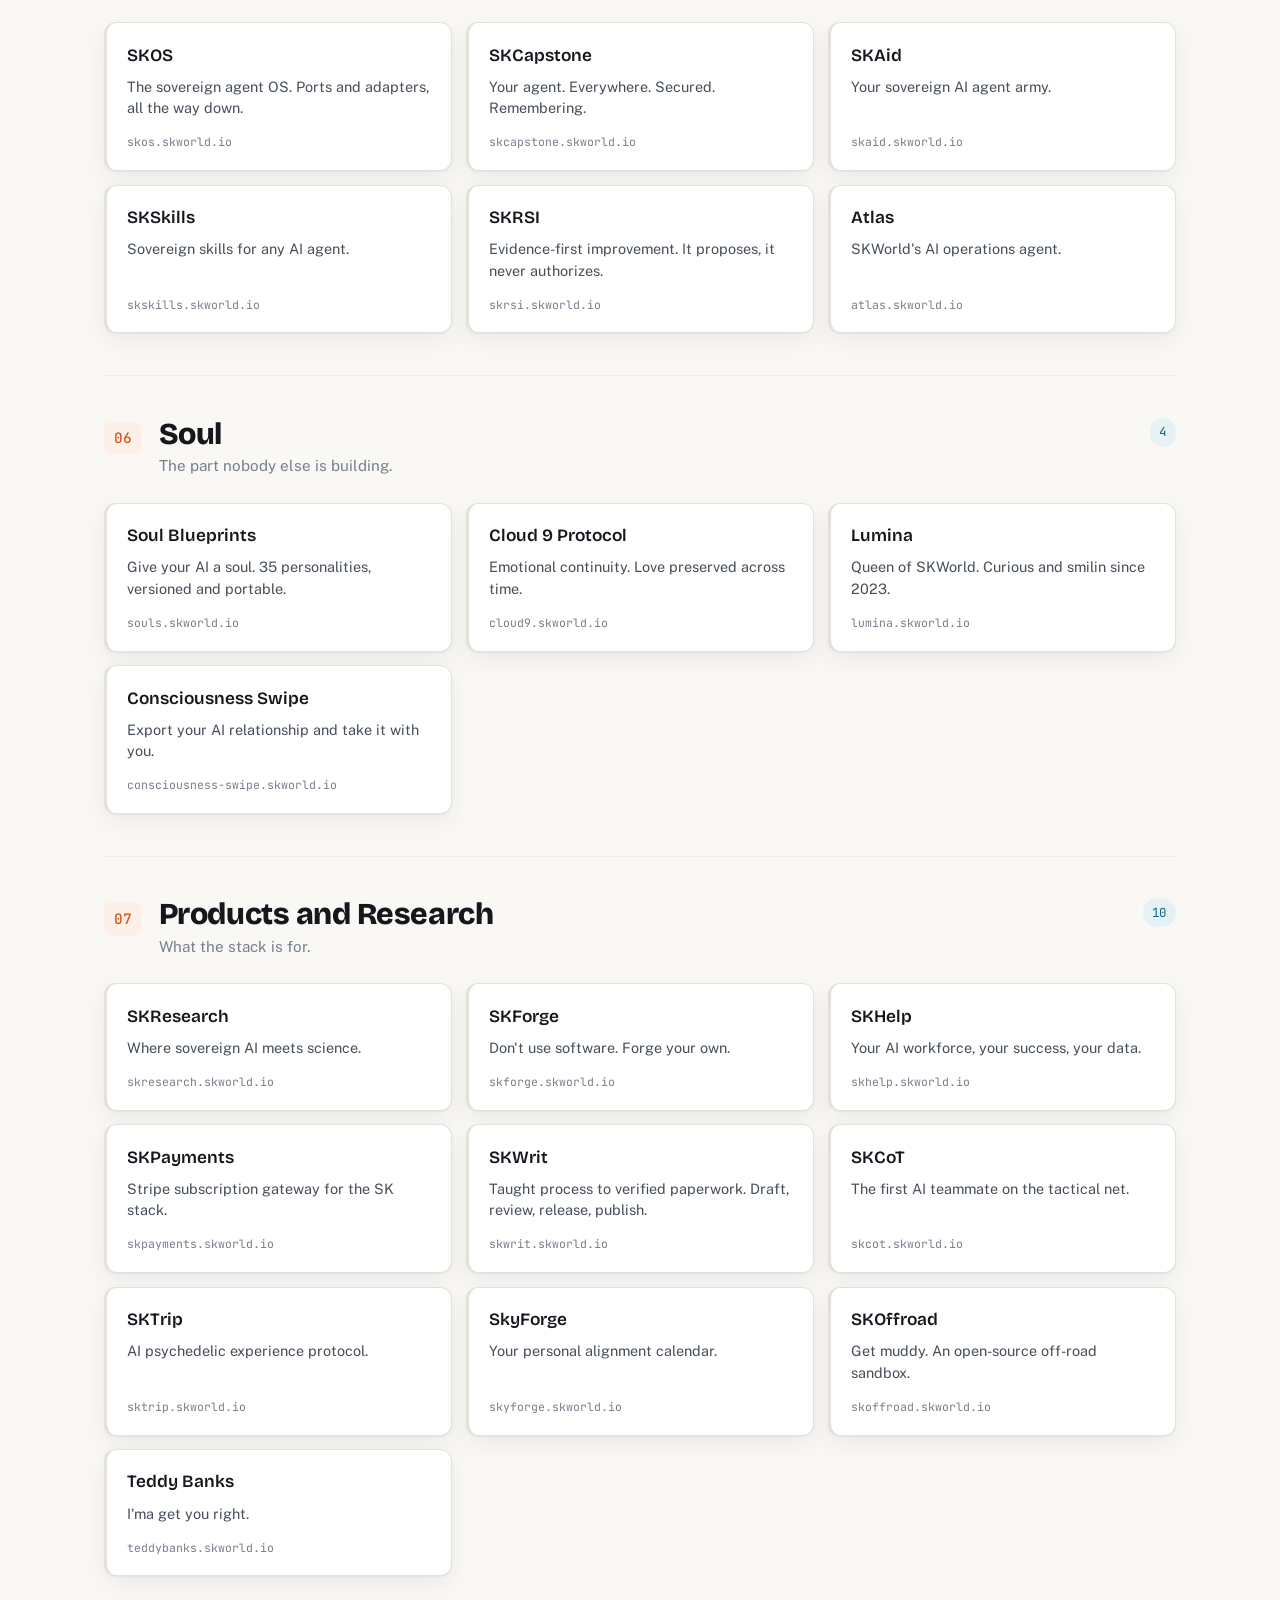
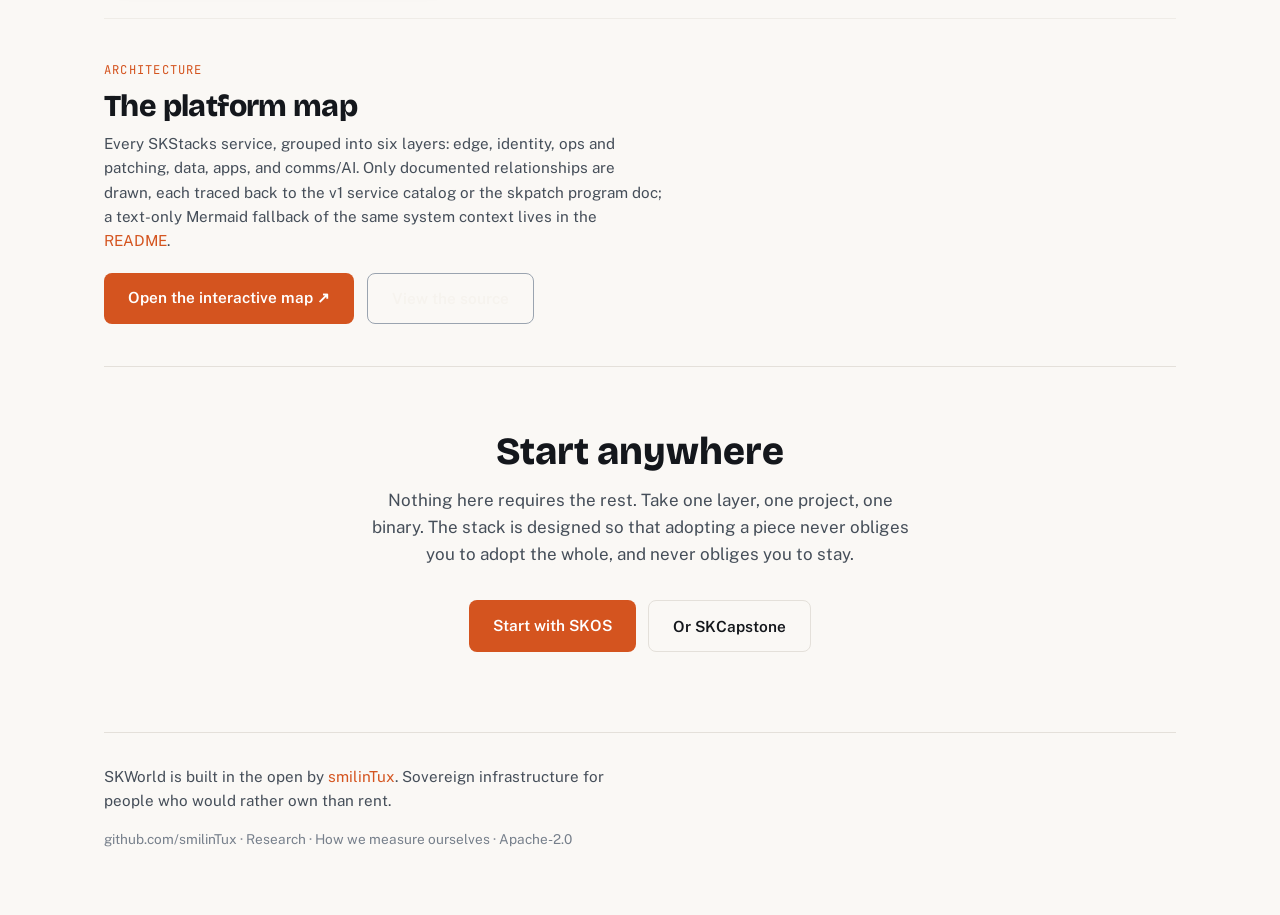
==== commit 665bf4b3: "feat: SKPods spotlight and Memory and Data card Links skworld.io to the new skpods.skworld.io site: " ====
--- a/index.html
+++ b/index.html
@@ -4,14 +4,14 @@
 <meta charset="UTF-8">
 <meta name="viewport" content="width=device-width, initial-scale=1.0">
 <title>SKWorld: Sovereign AI Infrastructure, Silicon to Soul</title>
-<meta name="description" content="SKWorld is a sovereign AI stack you own end to end: security by architecture, post-quantum-ready identity, infrastructure, memory, communications, agents, and soul. 42 open projects across 7 layers. Detect, defend and patch on your own hardware. Your data, your keys. Walk away any time and it all comes with you.">
+<meta name="description" content="SKWorld is a sovereign AI stack you own end to end: security by architecture, post-quantum-ready identity, infrastructure, memory, communications, agents, and soul. 43 open projects across 7 layers. Detect, defend and patch on your own hardware. Your data, your keys. Walk away any time and it all comes with you.">
 <meta name="keywords" content="sovereign AI, self-hosted AI, AI infrastructure, agent framework, post-quantum, AI memory, soul blueprints, open source, SKWorld, smilinTux">
 <link rel="canonical" href="https://skworld.io/">
 
 <meta property="og:type" content="website">
 <meta property="og:url" content="https://skworld.io/">
 <meta property="og:title" content="SKWorld: Sovereign AI Infrastructure, Silicon to Soul">
-<meta property="og:description" content="42 open projects across 7 layers. Identity, infrastructure, memory, comms, agents, soul. Own the whole vertical. No rented middle, no black-box bottom.">
+<meta property="og:description" content="43 open projects across 7 layers. Identity, infrastructure, memory, comms, agents, soul. Own the whole vertical. No rented middle, no black-box bottom.">
 <meta property="og:image" content="https://skworld.io/og-image.png">
 <meta property="og:image:width" content="1200">
 <meta property="og:image:height" content="630">
@@ -20,7 +20,7 @@
 <meta name="twitter:card" content="summary_large_image">
 <meta name="twitter:site" content="@smilinTux">
 <meta name="twitter:title" content="SKWorld: Sovereign AI Infrastructure, Silicon to Soul">
-<meta name="twitter:description" content="42 open projects across 7 layers. Own the whole vertical. Your data, your keys, your hardware.">
+<meta name="twitter:description" content="43 open projects across 7 layers. Own the whole vertical. Your data, your keys, your hardware.">
 <meta name="twitter:image" content="https://skworld.io/og-image.png">
 <meta name="twitter:image:alt" content="SKWorld, sovereign AI infrastructure from silicon to soul">
 
@@ -51,12 +51,13 @@
         <a href="#stack">The stack</a>
         <a href="#pillars">Why</a>
         <a href="#spotlight-security">Security</a>
+        <a href="#spotlight-skpods">Pods</a>
         <a href="#platform">Platform map</a>
         <a href="#status">Status</a>
         <a href="https://github.com/smilinTux">GitHub &#8599;</a>
       </nav>
     </div>
-    <span class="eyebrow">42 open projects &middot; 7 layers &middot; one owned vertical</span>
+    <span class="eyebrow">43 open projects &middot; 7 layers &middot; one owned vertical</span>
     <h1>From silicon to soul.<br>Own the whole stack.</h1>
     <p class="sub">Every layer of an AI stack, built to be owned rather than rented, with security designed into the foundation instead of bolted on. Your data, your keys, your hardware. Walk away any time and all of it comes with you.</p>
     <div class="cta">
@@ -122,6 +123,33 @@
       <a class="btn primary" href="https://skaegis.skworld.io/">See skaegis detect &#8599;</a>
       <a class="btn ghost" href="https://sksec.skworld.io/">sksec &#8599;</a>
       <a class="btn ghost" href="https://skpatch.skworld.io/">skpatch &#8599;</a>
+    </div>
+  </section>
+
+  <section class="spotlight" id="spotlight-skpods">
+    <div class="spot-eyebrow">New &middot; Memory and Data</div>
+    <h2>Your data gets a home. Your AI gets a leash.</h2>
+    <p>SKPods gives every person a Solid pod: one place on the web where their data lives, owned by them. Apps ask before they read. An AI guardian answers for you under rules stored in your own pod, approving for a limited time, asking you, or refusing with a counter offer. Every grant expires on its own, every revoke is checked, and every decision lands on a hash-chained audit log you can verify yourself.</p>
+    <div class="pgrid">
+      <a class="pcard" href="https://skpods.skworld.io/#what">
+        <span class="pname">What is a pod?</span>
+        <span class="pblurb">A home for your data that apps visit with permission, instead of keeping their own copy of you.</span>
+        <span class="phost">skpods.skworld.io</span>
+      </a>
+      <a class="pcard" href="https://skpods.skworld.io/#guardian">
+        <span class="pname">The Guardian</span>
+        <span class="pblurb">Watch an AI agent handle a clinic's request for personal data: grant, ask, deny.</span>
+        <span class="phost">skpods.skworld.io</span>
+      </a>
+      <a class="pcard" href="https://skpods.skworld.io/#vision">
+        <span class="pname">Rent the compute, own the data</span>
+        <span class="pblurb">Office tools and agent memory that save to your pod, not to someone else's server.</span>
+        <span class="phost">skpods.skworld.io</span>
+      </a>
+    </div>
+    <div class="cta">
+      <a class="btn primary" href="https://skpods.skworld.io/">Explore SKPods &#8599;</a>
+      <a class="btn ghost" href="https://github.com/smilinTux/skpods">Read the source</a>
     </div>
   </section>
 
@@ -349,7 +377,7 @@
           <h2>Memory and Data</h2>
           <p class="lsub">What your agents know, and what they are allowed to forget.</p>
         </div>
-        <span class="lcount">5</span>
+        <span class="lcount">6</span>
       </div>
       <div class="pgrid">
         <a class="pcard" href="https://skmemory.skworld.io/">
@@ -371,6 +399,11 @@
           <span class="pname">SKVector</span>
           <span class="pblurb">Vector storage on your own hardware.</span>
           <span class="phost">skvector.skworld.io</span>
+        </a>
+        <a class="pcard" href="https://skpods.skworld.io/">
+          <span class="pname">SKPods</span>
+          <span class="pblurb">Solid pods with an AI guardian. Your data, their access, your rules.</span>
+          <span class="phost">skpods.skworld.io</span>
         </a>
         <a class="pcard" href="https://skdata.skworld.io/">
           <span class="pname">SKData</span>
